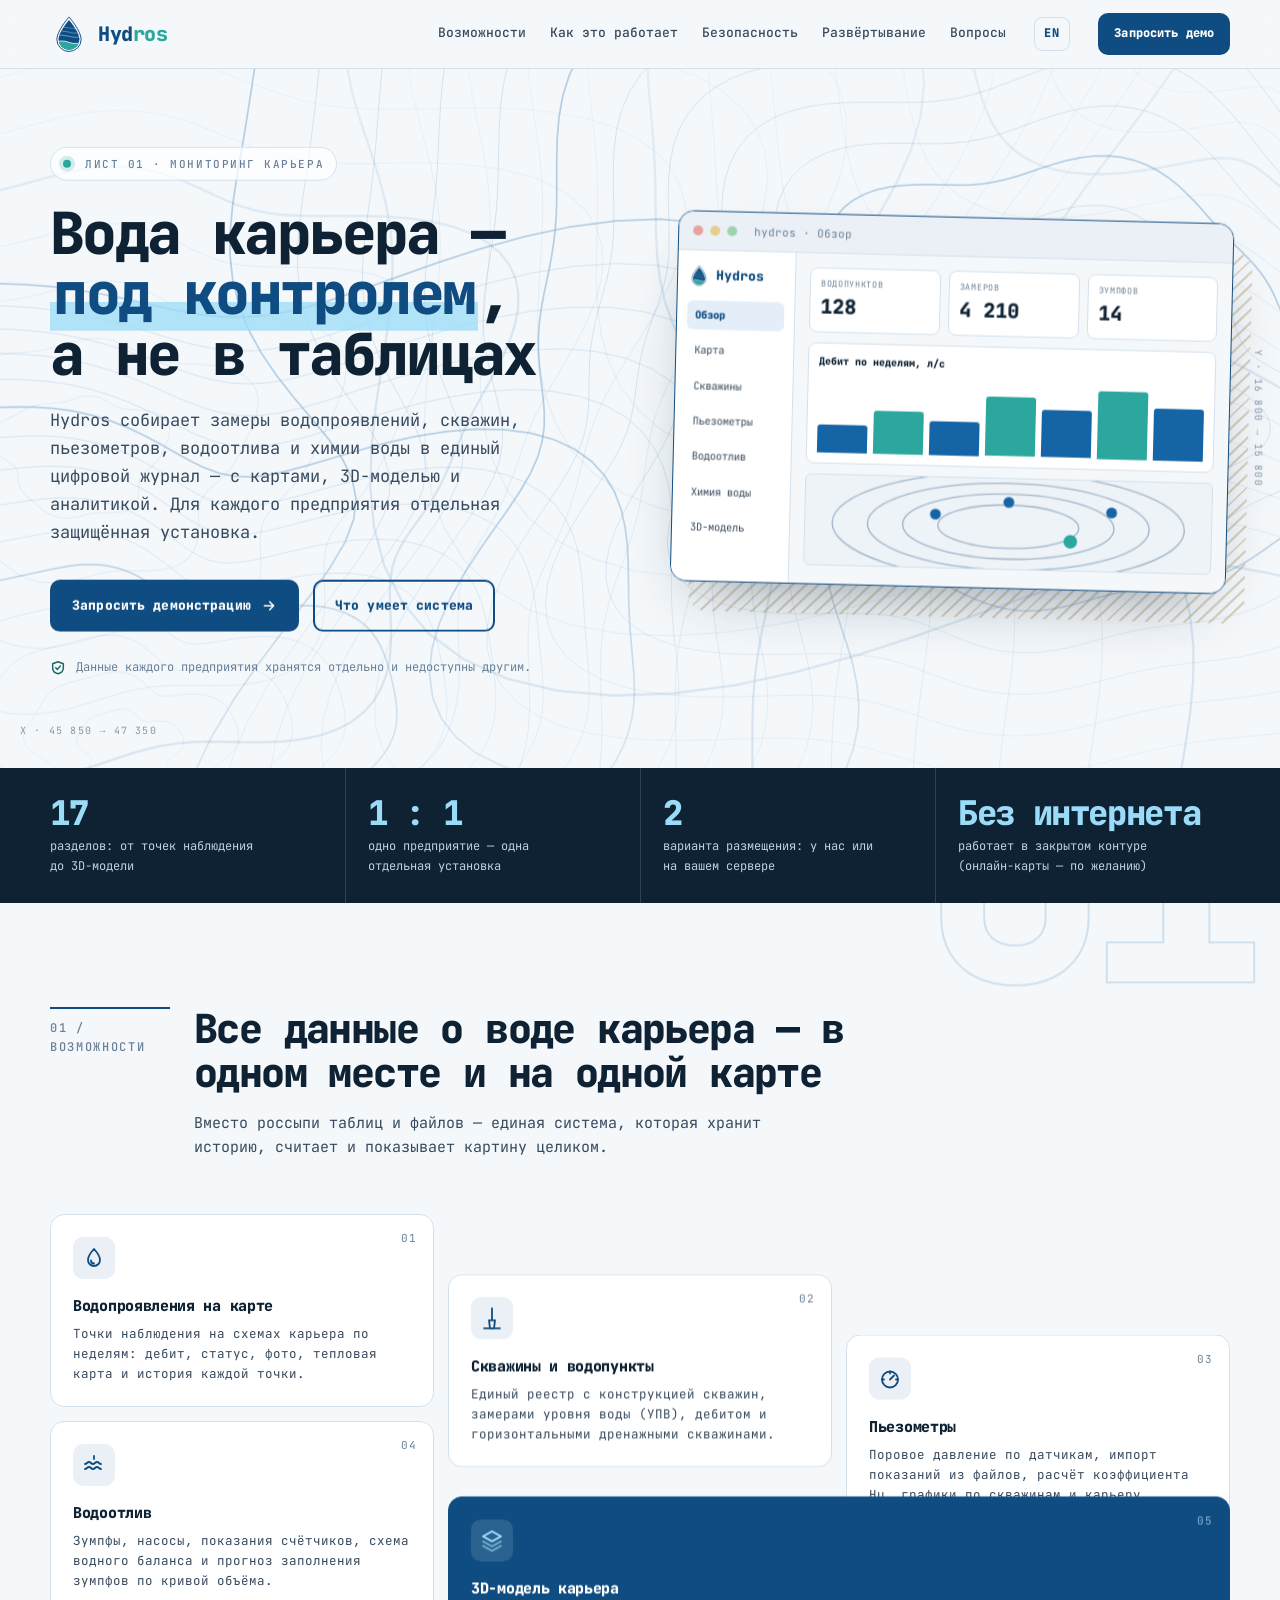
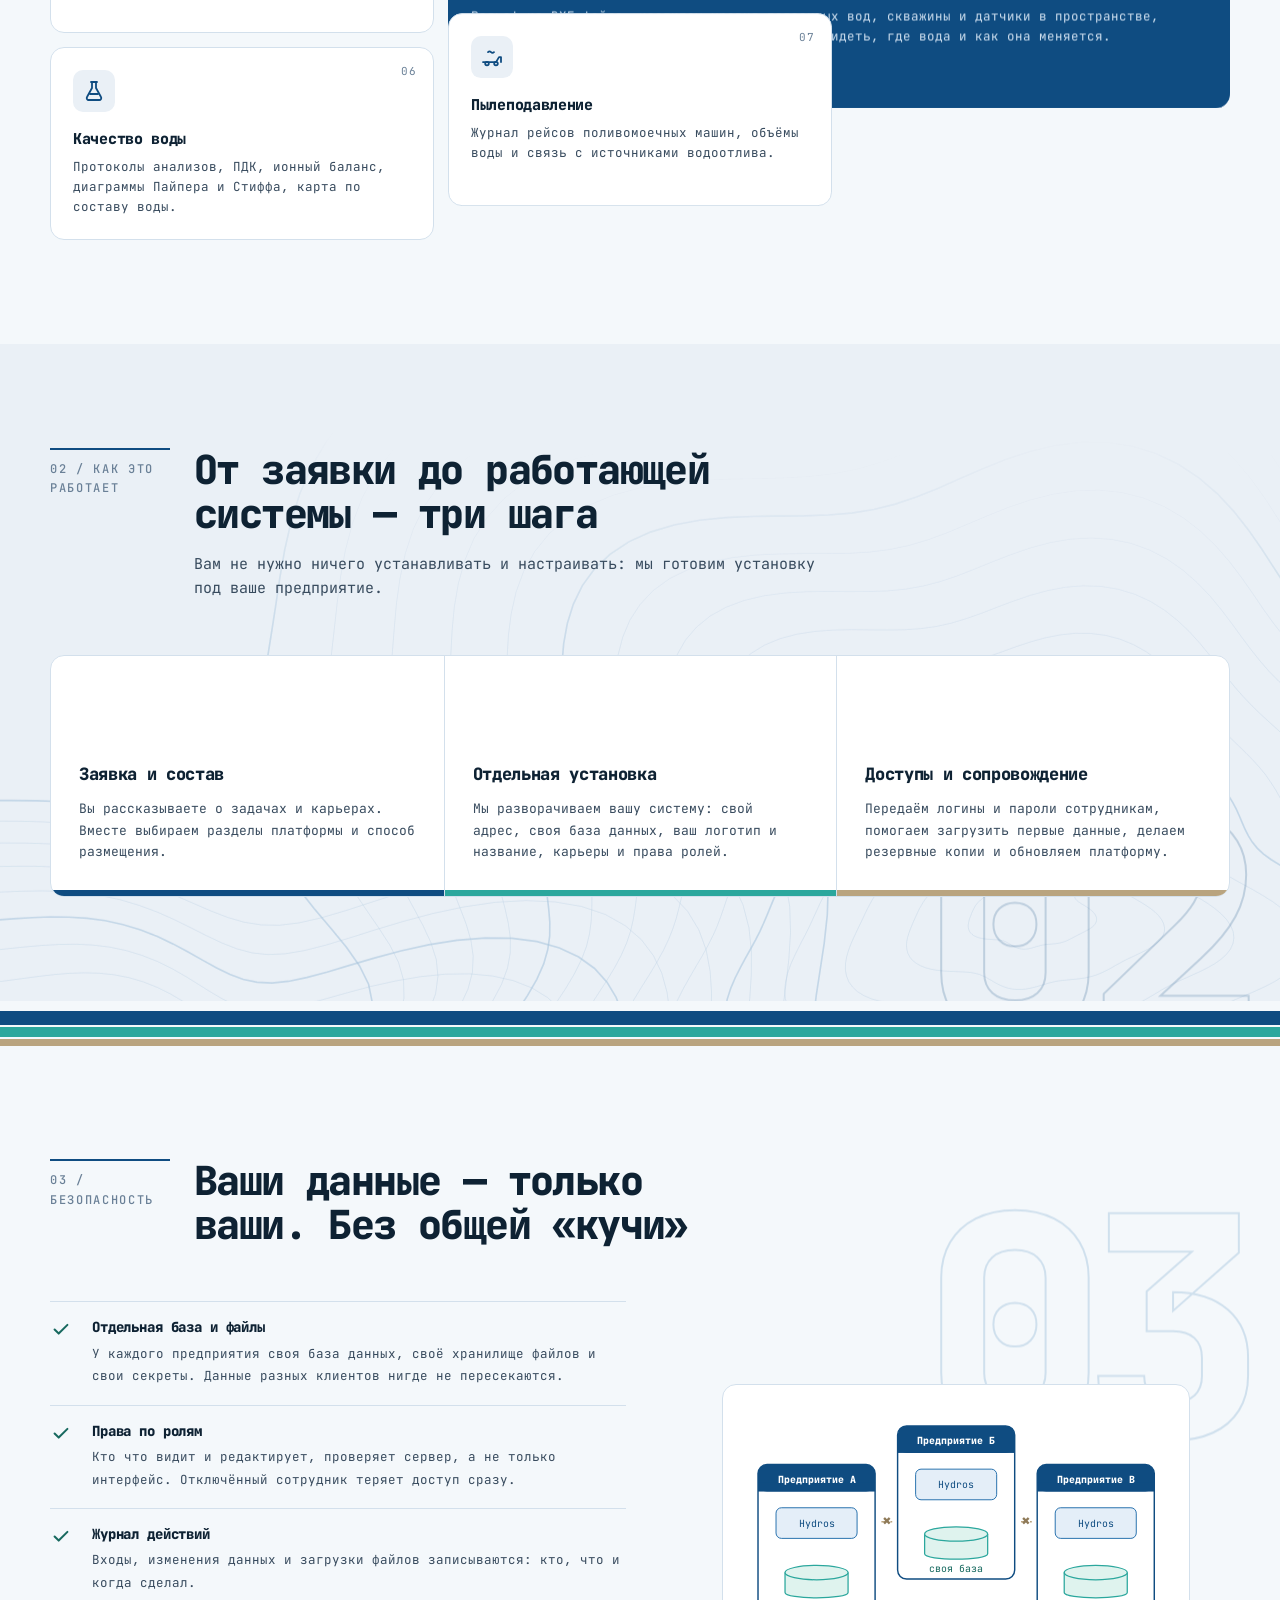
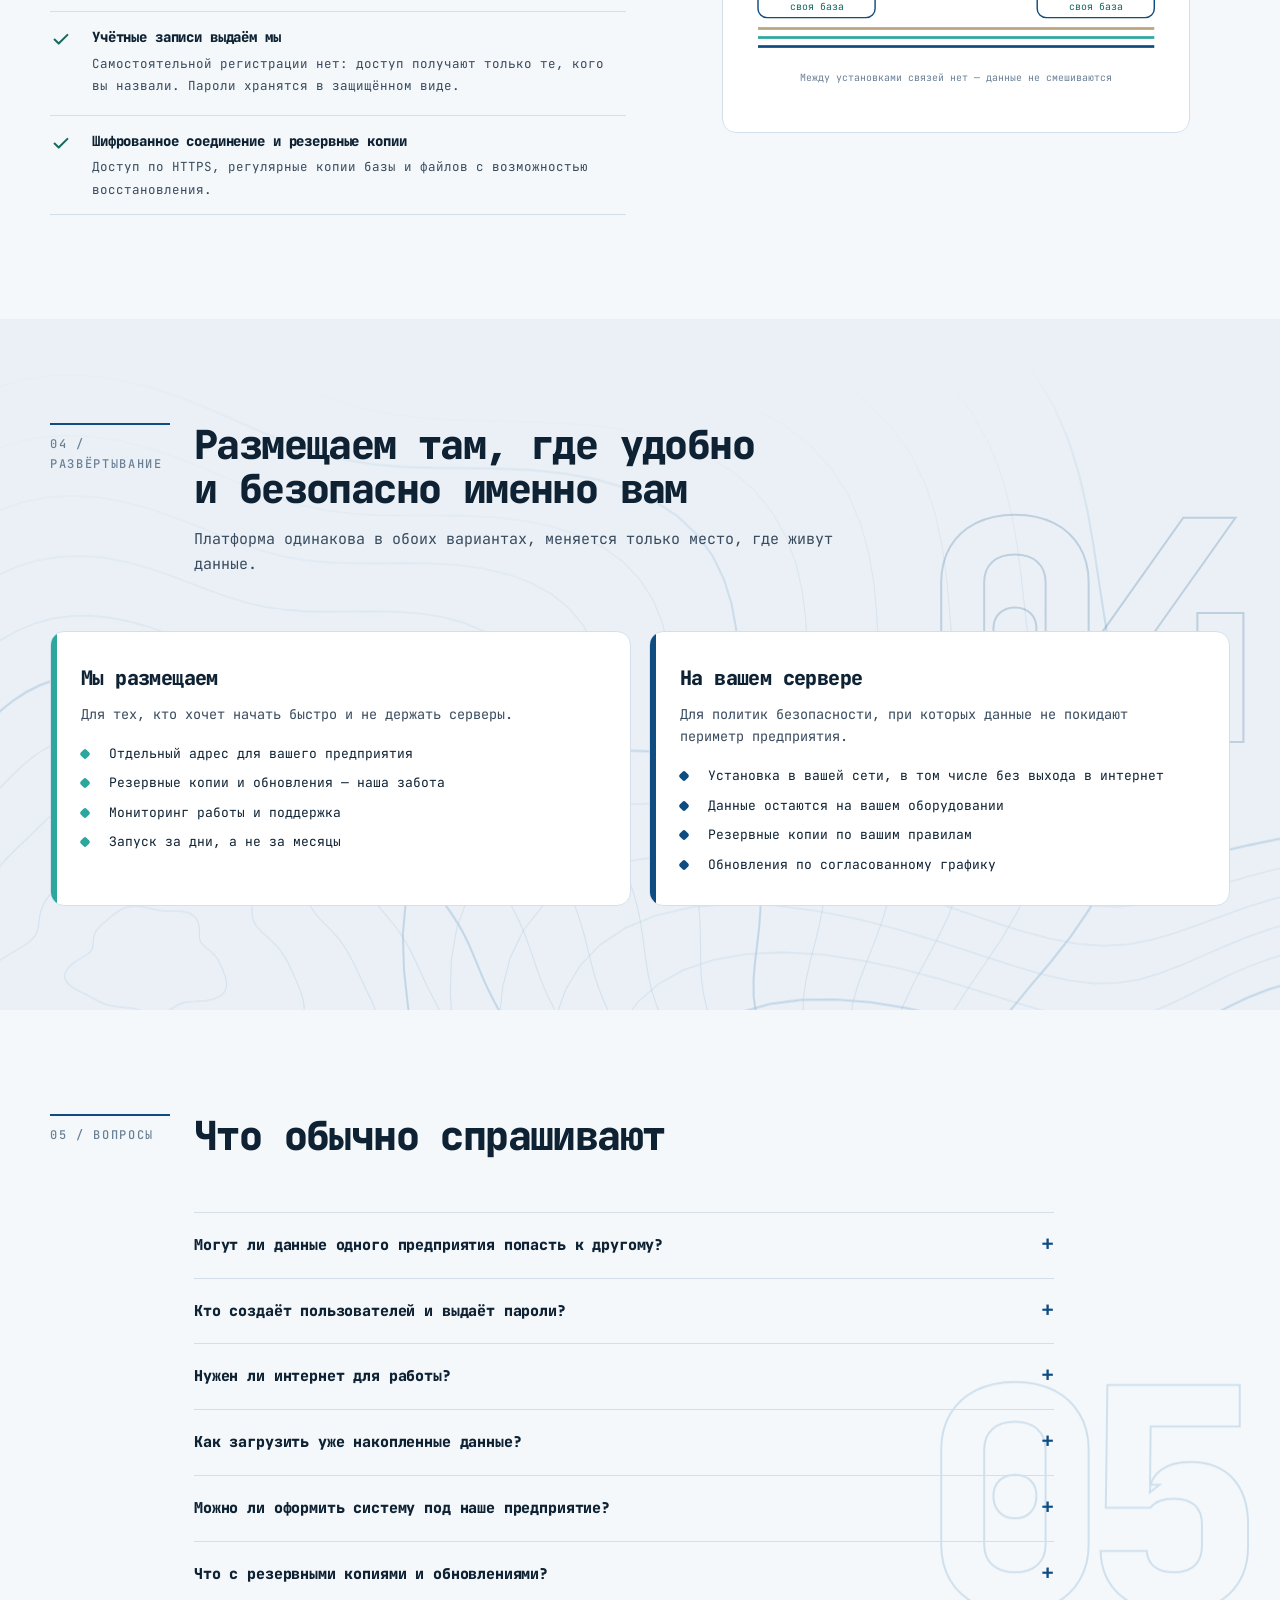
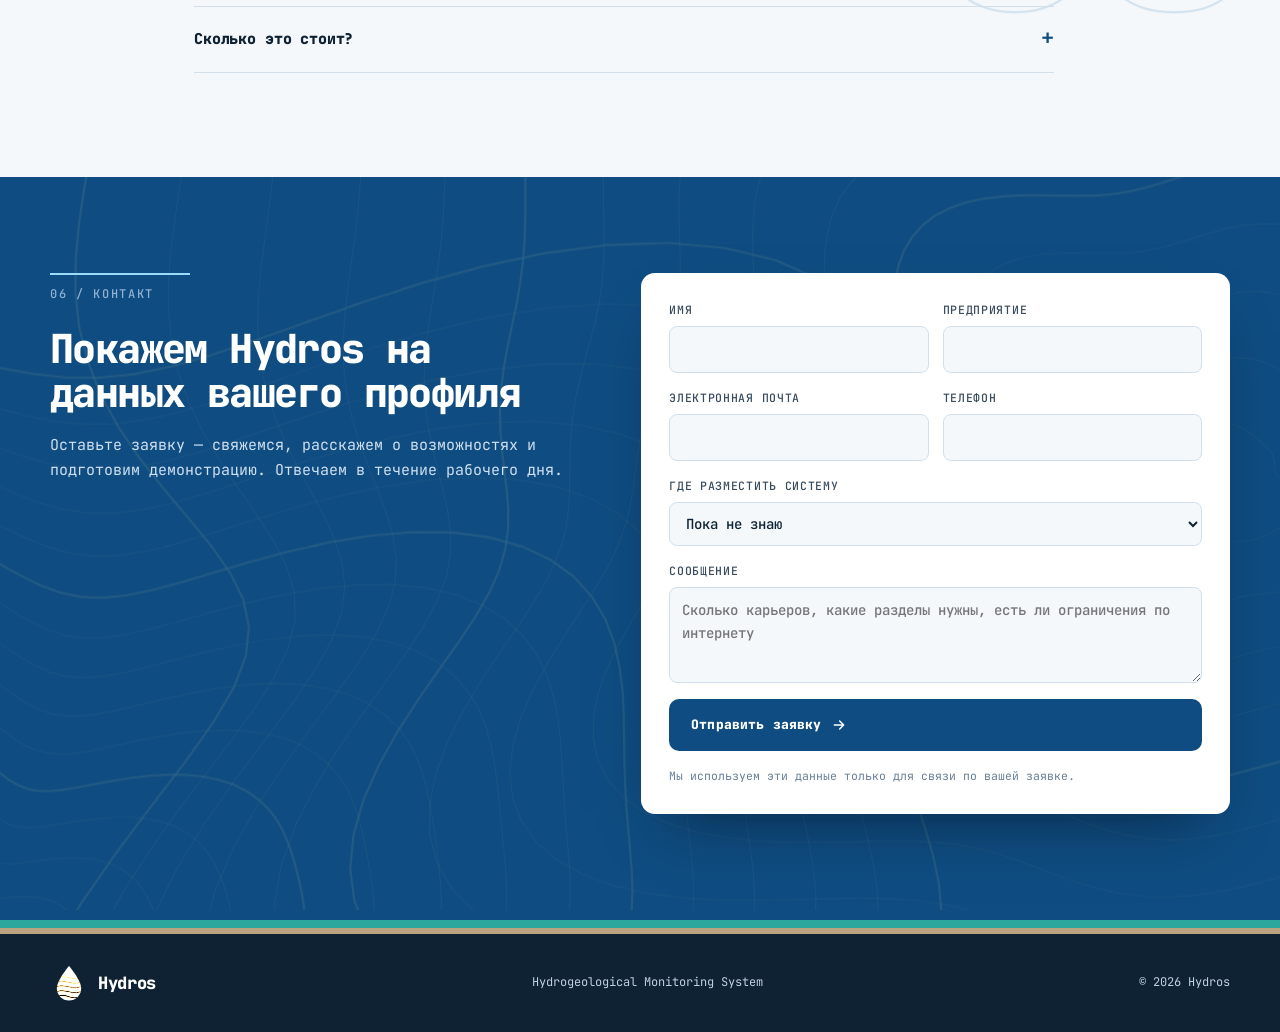
==== index.html @ 4183e9c8 "Hydros site preview Co-Authored-By: Claude Sonnet 5.5 <noreply@anthropic.com>" ====
<!doctype html>
<html lang="ru">
<head>
<meta charset="UTF-8">
<meta name="robots" content="noindex, nofollow">
<meta name="viewport" content="width=device-width, initial-scale=1">
<title>Hydros — гидрогеологический мониторинг карьеров</title>
<meta name="description" content="Hydros — платформа гидрогеологического мониторинга карьеров: водопроявления, скважины, пьезометры, водоотлив, химия воды, 3D-модель. Для каждого предприятия — отдельная защищённая установка.">
<meta property="og:title" content="Hydros — гидрогеологический мониторинг карьеров">
<meta property="og:description" content="Замеры, скважины, пьезометры, водоотлив и химия воды в одной системе. Отдельная установка для каждого предприятия.">
<meta property="og:type" content="website">
<meta name="theme-color" content="#F4F8FB">
<link rel="icon" type="image/svg+xml" href="assets/emblem.svg">
<link rel="alternate" hreflang="ru" href="./">
<link rel="alternate" hreflang="en" href="en/">
<script>document.documentElement.classList.add('js')</script>
<link rel="stylesheet" href="styles.css">
</head>
<body>
<a class="skip" href="#main">Перейти к содержимому</a>

<header class="top">
  <div class="wrap">
    <a class="brand" href="#top" aria-label="Hydros — на главную"><img src="assets/emblem.svg" alt=""><span><b>Hyd</b><i>ros</i></span></a>
    <nav class="nav" aria-label="Разделы сайта">
      <a href="#features">Возможности</a>
      <a href="#how">Как это работает</a>
      <a href="#security">Безопасность</a>
      <a href="#deploy">Развёртывание</a>
      <a href="#faq">Вопросы</a>
    </nav>
    <a class="lang" href="en/" hreflang="en" lang="en" title="English version" aria-label="English version">EN</a>
    <a class="btn small" href="#contact">Запросить демо</a>
  </div>
</header>

<main id="main">
<!-- ── Герой ── -->
<section class="hero" id="top">
  <div class="hero-bg far" data-speed="0.4" data-max="0.26" aria-hidden="true"></div>
  <div class="hero-bg near" data-speed="-0.24" data-max="0.26" aria-hidden="true"></div>
  <div class="ruler v" aria-hidden="true">Y · 16 800 → 15 800</div>
  <div class="ruler h" aria-hidden="true">X · 45 850 → 47 350</div>
  <div class="wrap">
    <div class="hero-copy" data-speed="0.13">
      <span class="sheet-label rise">Лист 01 · Мониторинг карьера</span>
      <h1 class="rise d1">Вода карьера — <em>под контролем</em>, а не в таблицах</h1>
      <p class="lead rise d2">Hydros собирает замеры водопроявлений, скважин, пьезометров, водоотлива и химии воды в единый цифровой журнал — с картами, 3D-моделью и аналитикой. Для каждого предприятия отдельная защищённая установка.</p>
      <div class="cta rise d3">
        <a class="btn" href="#contact">Запросить демонстрацию
          <svg viewBox="0 0 24 24" fill="none" stroke="currentColor" stroke-width="2.2" stroke-linecap="round" stroke-linejoin="round"><path d="M5 12h14M13 6l6 6-6 6"/></svg></a>
        <a class="btn ghost" href="#features">Что умеет система</a>
      </div>
      <p class="hero-note rise d4">
        <svg viewBox="0 0 24 24" fill="none" stroke="currentColor" stroke-width="2.2" stroke-linecap="round" stroke-linejoin="round"><path d="M12 3l8 3v6c0 5-3.5 8-8 9-4.5-1-8-4-8-9V6z"/><path d="M8.5 12l2.5 2.5 4.5-5"/></svg>
        Данные каждого предприятия хранятся отдельно и недоступны другим.
      </p>
    </div>

    <div class="product rise d2" aria-hidden="true">
      <div class="hatch" data-speed="0.13" data-speed-x="0.04"></div>
      <div class="win" data-speed="-0.1">
        <div class="win-bar"><i></i><i></i><i></i><span>hydros · Обзор</span></div>
        <div class="win-body">
          <div class="win-side">
            <div class="logo"><img src="assets/emblem.svg" alt="">Hydros</div>
            <div class="it on">Обзор</div><div class="it">Карта</div><div class="it">Скважины</div><div class="it">Пьезометры</div><div class="it">Водоотлив</div><div class="it">Химия воды</div><div class="it">3D-модель</div>
          </div>
          <div class="win-main">
            <div class="kpis">
              <div class="kpi"><span>Водопунктов</span><b>128</b></div>
              <div class="kpi"><span>Замеров</span><b>4 210</b></div>
              <div class="kpi"><span>Зумпфов</span><b>14</b></div>
            </div>
            <div class="panel"><h4>Дебит по неделям, л/с</h4>
              <div class="bars"><i></i><i></i><i></i><i></i><i></i><i></i><i></i></div></div>
            <div class="mini-map">
              <svg viewBox="0 0 300 92" preserveAspectRatio="xMidYMid slice">
                <g fill="none" stroke="#9FB4C7" stroke-width="1">
                  <ellipse cx="150" cy="48" rx="130" ry="40"/><ellipse cx="150" cy="48" rx="104" ry="32"/><ellipse cx="150" cy="48" rx="78" ry="24"/><ellipse cx="150" cy="48" rx="52" ry="16"/>
                </g>
                <circle cx="96" cy="40" r="4" fill="#1565A6"/><circle cx="196" cy="58" r="4" fill="#2BA79D"/><circle cx="150" cy="30" r="4" fill="#1565A6"/><circle cx="226" cy="36" r="4" fill="#1565A6"/>
                <circle class="pulse" cx="196" cy="58" r="5" fill="#2BA79D"/>
              </svg>
            </div>
          </div>
        </div>
      </div>
    </div>
  </div>
</section>

<div class="facts" aria-label="Коротко о платформе">
  <div class="wrap">
    <div class="fact"><b>17</b><span>разделов: от точек наблюдения до 3D-модели</span></div>
    <div class="fact"><b>1 : 1</b><span>одно предприятие — одна отдельная установка</span></div>
    <div class="fact"><b>2</b><span>варианта размещения: у нас или на вашем сервере</span></div>
    <div class="fact"><b>Без интернета</b><span>работает в закрытом контуре (онлайн-карты — по желанию)</span></div>
  </div>
</div>

<!-- ── 01 Возможности ── -->
<section class="sec" id="features">
  <div class="deco" data-speed="0.32" aria-hidden="true">01</div>
  <div class="wrap">
    <div class="sec-head reveal">
      <div class="sec-no">01 / Возможности</div>
      <h2>Все данные о воде карьера — в одном месте и на одной карте</h2>
      <p class="sec-sub">Вместо россыпи таблиц и файлов — единая система, которая хранит историю, считает и показывает картину целиком.</p>
    </div>
    <div class="grid">
      <article class="mod reveal">
        <span class="n">01</span><div class="ic"><svg viewBox="0 0 24 24" fill="none" stroke="currentColor" stroke-width="1.8" stroke-linecap="round" stroke-linejoin="round"><path d="M12 3s6 6.5 6 11a6 6 0 0 1-12 0c0-4.5 6-11 6-11z"/><path d="M9 14.5a3 3 0 0 0 3 3"/></svg></div>
        <h3>Водопроявления на карте</h3>
        <p>Точки наблюдения на схемах карьера по неделям: дебит, статус, фото, тепловая карта и история каждой точки.</p>
      </article>
      <article class="mod reveal" data-speed="-0.07">
        <span class="n">02</span><div class="ic"><svg viewBox="0 0 24 24" fill="none" stroke="currentColor" stroke-width="1.8" stroke-linecap="round" stroke-linejoin="round"><path d="M12 2v12M9 14h6l-1 8h-4z"/><path d="M4 22h16"/></svg></div>
        <h3>Скважины и водопункты</h3>
        <p>Единый реестр с конструкцией скважин, замерами уровня воды (УПВ), дебитом и горизонтальными дренажными скважинами.</p>
      </article>
      <article class="mod reveal" data-speed="-0.14">
        <span class="n">03</span><div class="ic"><svg viewBox="0 0 24 24" fill="none" stroke="currentColor" stroke-width="1.8" stroke-linecap="round" stroke-linejoin="round"><circle cx="12" cy="13" r="8"/><path d="M12 13l4-4M12 5v2M4 13h2M18 13h2"/></svg></div>
        <h3>Пьезометры</h3>
        <p>Поровое давление по датчикам, импорт показаний из файлов, расчёт коэффициента Hu, графики по скважинам и карьеру.</p>
      </article>
      <article class="mod reveal">
        <span class="n">04</span><div class="ic"><svg viewBox="0 0 24 24" fill="none" stroke="currentColor" stroke-width="1.8" stroke-linecap="round" stroke-linejoin="round"><path d="M3 16c2 0 2-2 4-2s2 2 4 2 2-2 4-2 2 2 4 2M3 11c2 0 2-2 4-2s2 2 4 2 2-2 4-2 2 2 4 2"/><path d="M12 3v3"/></svg></div>
        <h3>Водоотлив</h3>
        <p>Зумпфы, насосы, показания счётчиков, схема водного баланса и прогноз заполнения зумпфов по кривой объёма.</p>
      </article>
      <article class="mod wide reveal" data-speed="-0.07">
        <span class="n">05</span><div class="ic"><svg viewBox="0 0 24 24" fill="none" stroke="currentColor" stroke-width="1.8" stroke-linecap="round" stroke-linejoin="round"><path d="M12 3l9 5-9 5-9-5z"/><path d="M3 13l9 5 9-5M3 17.5l9 5 9-5" opacity=".6"/></svg></div>
        <h3>3D-модель карьера</h3>
        <p>Рельеф из DXF-файла, изогипсы уровня подземных вод, скважины и датчики в пространстве, вертикальные разрезы по любой линии — чтобы видеть, где вода и как она меняется.</p>
        <div class="tags"><span>Рельеф</span><span>Изогипсы УПВ</span><span>Разрезы</span><span>Скважины и датчики</span></div>
      </article>
      <article class="mod reveal">
        <span class="n">06</span><div class="ic"><svg viewBox="0 0 24 24" fill="none" stroke="currentColor" stroke-width="1.8" stroke-linecap="round" stroke-linejoin="round"><path d="M9 3h6M10 3v6l-5 9a2 2 0 0 0 2 3h10a2 2 0 0 0 2-3l-5-9V3"/><path d="M8 15h8"/></svg></div>
        <h3>Качество воды</h3>
        <p>Протоколы анализов, ПДК, ионный баланс, диаграммы Пайпера и Стиффа, карта по составу воды.</p>
      </article>
      <article class="mod reveal" data-speed="-0.07">
        <span class="n">07</span><div class="ic"><svg viewBox="0 0 24 24" fill="none" stroke="currentColor" stroke-width="1.8" stroke-linecap="round" stroke-linejoin="round"><path d="M3 17h13l3-5h2v5"/><circle cx="7" cy="18.5" r="1.8"/><circle cx="16" cy="18.5" r="1.8"/><path d="M8 7c1-1 2-1 3 0s2 1 3 0"/></svg></div>
        <h3>Пылеподавление</h3>
        <p>Журнал рейсов поливомоечных машин, объёмы воды и связь с источниками водоотлива.</p>
      </article>
      <article class="mod reveal" data-speed="-0.14">
        <span class="n">08</span><div class="ic"><svg viewBox="0 0 24 24" fill="none" stroke="currentColor" stroke-width="1.8" stroke-linecap="round" stroke-linejoin="round"><path d="M4 20V4M4 20h16"/><path d="M8 15l3-4 3 2 4-6"/></svg></div>
        <h3>Аналитика и отчёты</h3>
        <p>Тренды, сравнение периодов, выгрузка в Excel и CSV, шаблоны для массовой загрузки замеров.</p>
      </article>
    </div>
  </div>
</section>

<!-- ── 02 Как это работает ── -->
<section class="sec alt" id="how">
  <div class="deco" data-speed="0.4" aria-hidden="true">02</div>
  <div class="bgc" data-speed="0.34" data-max="0.26" aria-hidden="true"></div>
  <div class="wrap">
    <div class="sec-head reveal">
      <div class="sec-no">02 / Как это работает</div>
      <h2>От заявки до работающей системы — три шага</h2>
      <p class="sec-sub">Вам не нужно ничего устанавливать и настраивать: мы готовим установку под ваше предприятие.</p>
    </div>
    <div class="steps reveal">
      <div class="step"><div class="big" data-speed="-0.12">01</div><h3>Заявка и состав</h3><p>Вы рассказываете о задачах и карьерах. Вместе выбираем разделы платформы и способ размещения.</p></div>
      <div class="step"><div class="big" data-speed="-0.2">02</div><h3>Отдельная установка</h3><p>Мы разворачиваем вашу систему: свой адрес, своя база данных, ваш логотип и название, карьеры и права ролей.</p></div>
      <div class="step"><div class="big" data-speed="-0.28">03</div><h3>Доступы и сопровождение</h3><p>Передаём логины и пароли сотрудникам, помогаем загрузить первые данные, делаем резервные копии и обновляем платформу.</p></div>
    </div>
  </div>
</section>

<div class="strata-div" aria-hidden="true">
  <i data-speed-x="0.34"></i><i data-speed-x="-0.22"></i><i data-speed-x="0.15"></i>
</div>

<!-- ── 03 Безопасность ── -->
<section class="sec" id="security">
  <div class="deco" data-speed="0.32" aria-hidden="true">03</div>
  <div class="wrap">
    <div class="sec-head reveal">
      <div class="sec-no">03 / Безопасность</div>
      <h2>Ваши данные — только ваши. Без общей «кучи»</h2>
    </div>
    <div class="sec-split">
      <ul class="checks reveal">
        <li><svg viewBox="0 0 24 24" fill="none" stroke="currentColor" stroke-width="2.2" stroke-linecap="round" stroke-linejoin="round"><path d="M5 12.5l4.5 4.5L19 7.5"/></svg><div><b>Отдельная база и файлы</b><span>У каждого предприятия своя база данных, своё хранилище файлов и свои секреты. Данные разных клиентов нигде не пересекаются.</span></div></li>
        <li><svg viewBox="0 0 24 24" fill="none" stroke="currentColor" stroke-width="2.2" stroke-linecap="round" stroke-linejoin="round"><path d="M5 12.5l4.5 4.5L19 7.5"/></svg><div><b>Права по ролям</b><span>Кто что видит и редактирует, проверяет сервер, а не только интерфейс. Отключённый сотрудник теряет доступ сразу.</span></div></li>
        <li><svg viewBox="0 0 24 24" fill="none" stroke="currentColor" stroke-width="2.2" stroke-linecap="round" stroke-linejoin="round"><path d="M5 12.5l4.5 4.5L19 7.5"/></svg><div><b>Журнал действий</b><span>Входы, изменения данных и загрузки файлов записываются: кто, что и когда сделал.</span></div></li>
        <li><svg viewBox="0 0 24 24" fill="none" stroke="currentColor" stroke-width="2.2" stroke-linecap="round" stroke-linejoin="round"><path d="M5 12.5l4.5 4.5L19 7.5"/></svg><div><b>Учётные записи выдаём мы</b><span>Самостоятельной регистрации нет: доступ получают только те, кого вы назвали. Пароли хранятся в защищённом виде.</span></div></li>
        <li><svg viewBox="0 0 24 24" fill="none" stroke="currentColor" stroke-width="2.2" stroke-linecap="round" stroke-linejoin="round"><path d="M5 12.5l4.5 4.5L19 7.5"/></svg><div><b>Шифрованное соединение и резервные копии</b><span>Доступ по HTTPS, регулярные копии базы и файлов с возможностью восстановления.</span></div></li>
      </ul>
      <figure class="iso reveal">
        <svg viewBox="0 -28 460 328" role="img" aria-label="Три предприятия, у каждого собственная установка и база данных, связей между ними нет">
          <g font-family="JetBrains Mono, monospace" font-size="11" text-anchor="middle">
            <g class="ent" data-speed="0.07" data-max="0.14" transform="translate(10 10)"><rect width="130" height="170" rx="10" fill="#fff" stroke="#0F4C81" stroke-width="1.6"/><rect y="0" width="130" height="30" rx="10" fill="#0F4C81"/><rect y="20" width="130" height="10" fill="#0F4C81"/><text x="65" y="20" fill="#fff" font-weight="800">Предприятие А</text>
              <rect x="20" y="48" width="90" height="34" rx="6" fill="#E4EEF8" stroke="#1565A6"/><text x="65" y="69" fill="#0F4C81">Hydros</text>
              <path d="M30 120v22c0 8 70 8 70 0v-22" fill="#DFF3EE" stroke="#2BA79D" stroke-width="1.4"/><ellipse cx="65" cy="120" rx="35" ry="8" fill="#DFF3EE" stroke="#2BA79D" stroke-width="1.4"/><text x="65" y="162" fill="#17695F">своя база</text></g>
            <g class="ent" data-speed="-0.05" data-max="0.14" transform="translate(165 10)"><rect width="130" height="170" rx="10" fill="#fff" stroke="#0F4C81" stroke-width="1.6"/><rect y="0" width="130" height="30" rx="10" fill="#0F4C81"/><rect y="20" width="130" height="10" fill="#0F4C81"/><text x="65" y="20" fill="#fff" font-weight="800">Предприятие Б</text>
              <rect x="20" y="48" width="90" height="34" rx="6" fill="#E4EEF8" stroke="#1565A6"/><text x="65" y="69" fill="#0F4C81">Hydros</text>
              <path d="M30 120v22c0 8 70 8 70 0v-22" fill="#DFF3EE" stroke="#2BA79D" stroke-width="1.4"/><ellipse cx="65" cy="120" rx="35" ry="8" fill="#DFF3EE" stroke="#2BA79D" stroke-width="1.4"/><text x="65" y="162" fill="#17695F">своя база</text></g>
            <g class="ent" data-speed="0.1" data-max="0.14" transform="translate(320 10)"><rect width="130" height="170" rx="10" fill="#fff" stroke="#0F4C81" stroke-width="1.6"/><rect y="0" width="130" height="30" rx="10" fill="#0F4C81"/><rect y="20" width="130" height="10" fill="#0F4C81"/><text x="65" y="20" fill="#fff" font-weight="800">Предприятие В</text>
              <rect x="20" y="48" width="90" height="34" rx="6" fill="#E4EEF8" stroke="#1565A6"/><text x="65" y="69" fill="#0F4C81">Hydros</text>
              <path d="M30 120v22c0 8 70 8 70 0v-22" fill="#DFF3EE" stroke="#2BA79D" stroke-width="1.4"/><ellipse cx="65" cy="120" rx="35" ry="8" fill="#DFF3EE" stroke="#2BA79D" stroke-width="1.4"/><text x="65" y="162" fill="#17695F">своя база</text></g>
            <g stroke="#B9A47F" stroke-width="1.6" stroke-dasharray="5 5" fill="none"><path d="M147 95h12M302 95h12"/></g>
            <g fill="#8F7A58" font-size="18" font-weight="800"><text x="153" y="100">×</text><text x="308" y="100">×</text></g>
            <rect x="10" y="212" width="440" height="3" fill="#B9A47F"/><rect x="10" y="222" width="440" height="3" fill="#2BA79D"/><rect x="10" y="232" width="440" height="3" fill="#0F4C81"/>
            <text x="230" y="272" fill="#6A8097">Между установками связей нет — данные не смешиваются</text>
          </g>
        </svg>
      </figure>
    </div>
  </div>
</section>

<!-- ── 04 Развёртывание ── -->
<section class="sec alt" id="deploy">
  <div class="deco" data-speed="0.4" aria-hidden="true">04</div>
  <div class="bgc flip" data-speed="0.34" data-max="0.26" aria-hidden="true"></div>
  <div class="wrap">
    <div class="sec-head reveal">
      <div class="sec-no">04 / Развёртывание</div>
      <h2>Размещаем там, где удобно и безопасно именно вам</h2>
      <p class="sec-sub">Платформа одинакова в обоих вариантах, меняется только место, где живут данные.</p>
    </div>
    <div class="two">
      <div class="opt reveal">
        <h3>Мы размещаем</h3>
        <p>Для тех, кто хочет начать быстро и не держать серверы.</p>
        <ul>
          <li>Отдельный адрес для вашего предприятия</li>
          <li>Резервные копии и обновления — наша забота</li>
          <li>Мониторинг работы и поддержка</li>
          <li>Запуск за дни, а не за месяцы</li>
        </ul>
      </div>
      <div class="opt reveal">
        <h3>На вашем сервере</h3>
        <p>Для политик безопасности, при которых данные не покидают периметр предприятия.</p>
        <ul>
          <li>Установка в вашей сети, в том числе без выхода в интернет</li>
          <li>Данные остаются на вашем оборудовании</li>
          <li>Резервные копии по вашим правилам</li>
          <li>Обновления по согласованному графику</li>
        </ul>
      </div>
    </div>
  </div>
</section>

<!-- ── 05 Вопросы ── -->
<section class="sec" id="faq">
  <div class="deco" data-speed="0.32" aria-hidden="true">05</div>
  <div class="wrap">
    <div class="sec-head reveal">
      <div class="sec-no">05 / Вопросы</div>
      <h2>Что обычно спрашивают</h2>
    </div>
    <div class="faq reveal">
      <details><summary>Могут ли данные одного предприятия попасть к другому?</summary><p>Нет. У каждого предприятия отдельная установка со своей базой данных и своим хранилищем файлов. Общей базы нет, поэтому смешаться данным просто негде.</p></details>
      <details><summary>Кто создаёт пользователей и выдаёт пароли?</summary><p>Учётные записи создаём мы по списку сотрудников, который вы передаёте. Самостоятельной регистрации нет. Сотрудник может сменить свой пароль, а при увольнении доступ отключается сразу.</p></details>
      <details><summary>Нужен ли интернет для работы?</summary><p>Нет. Система работает в закрытой сети. Исключение — подложки карт (спутниковые снимки): их можно подключить онлайн или заменить вашим собственным сервером карт, либо работать на схемах карьера без подложки.</p></details>
      <details><summary>Как загрузить уже накопленные данные?</summary><p>Через шаблоны Excel: замеры уровня воды, показания датчиков, уровни в зумпфах, протоколы анализов. Первичную загрузку можем сделать вместе с вами.</p></details>
      <details><summary>Можно ли оформить систему под наше предприятие?</summary><p>Да: ваше название и логотип, список карьеров, система координат, набор разделов и права ролей настраиваются для вашей установки.</p></details>
      <details><summary>Что с резервными копиями и обновлениями?</summary><p>Копии базы и файлов делаются регулярно и проверяются на восстановление. Новые версии платформы обновляются без потери данных — структура базы обновляется автоматически.</p></details>
      <details><summary>Сколько это стоит?</summary><p>Стоимость зависит от состава разделов, числа пользователей и способа размещения. Оставьте заявку — подготовим расчёт под ваше предприятие.</p></details>
    </div>
  </div>
</section>

<!-- ── Контакт ── -->
<section class="contact" id="contact">
  <div class="contact-bg" data-speed="-0.24" data-max="0.3" aria-hidden="true"></div>
  <div class="wrap">
    <div class="reveal">
      <div class="sec-no" style="color:#8FB2D4;border-top-color:#9ADBF8;max-width:140px">06 / Контакт</div>
      <h2 style="margin-top:22px">Покажем Hydros на данных вашего профиля</h2>
      <p class="lead">Оставьте заявку — свяжемся, расскажем о возможностях и подготовим демонстрацию. Отвечаем в течение рабочего дня.</p>
    </div>
    <form id="lead" class="reveal" data-contact-email="hello@hydros.example" novalidate>
      <div class="row2">
        <label>Имя<input name="name" autocomplete="name" required></label>
        <label>Предприятие<input name="company" autocomplete="organization" required></label>
      </div>
      <div class="row2">
        <label>Электронная почта<input name="email" type="email" autocomplete="email" required></label>
        <label>Телефон<input name="phone" type="tel" autocomplete="tel"></label>
      </div>
      <label>Где разместить систему
        <select name="hosting"><option>Пока не знаю</option><option>В облаке Hydros</option><option>На сервере предприятия</option></select>
      </label>
      <label>Сообщение<textarea name="message" placeholder="Сколько карьеров, какие разделы нужны, есть ли ограничения по интернету"></textarea></label>
      <div class="form-ok" id="lead-ok" role="status">Открылось письмо с вашей заявкой — отправьте его. Если письмо не открылось, напишите нам на <span id="lead-mail"></span>.</div>
      <button class="btn" type="submit">Отправить заявку
        <svg viewBox="0 0 24 24" fill="none" stroke="currentColor" stroke-width="2.2" stroke-linecap="round" stroke-linejoin="round"><path d="M5 12h14M13 6l6 6-6 6"/></svg></button>
      <p class="form-note">Мы используем эти данные только для связи по вашей заявке. <a class="legal-link" href="privacy.html" hidden>Политика обработки данных</a></p>
    </form>
  </div>
</section>
</main>

<div class="strata" aria-hidden="true"><i data-speed-x="0.22"></i><i data-speed-x="-0.18"></i><i data-speed-x="0.1"></i></div>
<footer>
  <div class="wrap">
    <a class="brand" href="#top"><img src="assets/emblem-mono.svg" alt="" style="filter:invert(1) brightness(2)"><span><b>Hydros</b></span></a>
    <span>Hydrogeological Monitoring System</span>
    <span><a class="legal-link" href="privacy.html" hidden>Политика обработки данных</a> <span id="year-wrap">© <span id="year">2026</span> Hydros</span></span>
  </div>
</footer>

<script src="script.js"></script>
</body>
</html>
---- styles.css ----
/* ── Hydros · главный сайт ──────────────────────────────────────────────
   Концепция: «лист геологической карты» — светлая бумага, изолинии рельефа,
   координатные засечки, пласты породы вместо разделителей, моноширинный шрифт. */

@font-face { font-family: 'JetBrains Mono'; font-weight: 400; font-display: swap; src: url('assets/fonts/jetbrains-mono-cyrillic-400-normal.woff2') format('woff2'); unicode-range: U+0301, U+0400-045F, U+0490-0491, U+04B0-04B1, U+2116; }
@font-face { font-family: 'JetBrains Mono'; font-weight: 500; font-display: swap; src: url('assets/fonts/jetbrains-mono-cyrillic-500-normal.woff2') format('woff2'); unicode-range: U+0301, U+0400-045F, U+0490-0491, U+04B0-04B1, U+2116; }
@font-face { font-family: 'JetBrains Mono'; font-weight: 800; font-display: swap; src: url('assets/fonts/jetbrains-mono-cyrillic-800-normal.woff2') format('woff2'); unicode-range: U+0301, U+0400-045F, U+0490-0491, U+04B0-04B1, U+2116; }
@font-face { font-family: 'JetBrains Mono'; font-weight: 400; font-display: swap; src: url('assets/fonts/jetbrains-mono-latin-400-normal.woff2') format('woff2'); unicode-range: U+0000-00FF, U+0131, U+0152-0153, U+02BB-02BC, U+02C6, U+02DA, U+02DC, U+2000-206F, U+2074, U+20AC, U+2122, U+2191, U+2193, U+2212, U+2215, U+FEFF, U+FFFD; }
@font-face { font-family: 'JetBrains Mono'; font-weight: 500; font-display: swap; src: url('assets/fonts/jetbrains-mono-latin-500-normal.woff2') format('woff2'); unicode-range: U+0000-00FF, U+0131, U+0152-0153, U+02BB-02BC, U+02C6, U+02DA, U+02DC, U+2000-206F, U+2074, U+20AC, U+2122, U+2191, U+2193, U+2212, U+2215, U+FEFF, U+FFFD; }
@font-face { font-family: 'JetBrains Mono'; font-weight: 800; font-display: swap; src: url('assets/fonts/jetbrains-mono-latin-800-normal.woff2') format('woff2'); unicode-range: U+0000-00FF, U+0131, U+0152-0153, U+02BB-02BC, U+02C6, U+02DA, U+02DC, U+2000-206F, U+2074, U+20AC, U+2122, U+2191, U+2193, U+2212, U+2215, U+FEFF, U+FFFD; }

:root {
  --ink: #0E2233;
  --ink-2: #384B5E;
  --ink-3: #6A8097;
  --navy: #0F4C81;
  --blue: #1565A6;
  --sky: #9ADBF8;
  --teal: #2BA79D;
  --teal-ink: #17695F;
  --sand: #B9A47F;
  --sand-deep: #8F7A58;
  --paper: #F4F8FB;
  --paper-2: #EAF0F6;
  --card: #FFFFFF;
  --line: #D3E0EC;
  --font: 'JetBrains Mono', ui-monospace, 'Cascadia Mono', Consolas, monospace;
  --maxw: 1180px;
  --radius: 14px;
}

* { box-sizing: border-box; }
html { scroll-behavior: smooth; scroll-padding-top: 84px; }
body {
  margin: 0; font-family: var(--font); font-size: 15px; line-height: 1.65; color: var(--ink); background: var(--paper);
  -webkit-font-smoothing: antialiased; text-rendering: optimizeLegibility;
}
img, svg { display: block; max-width: 100%; }
a { color: inherit; }
h1, h2, h3, p { margin: 0; }
::selection { background: var(--sky); color: var(--ink); }
:focus-visible { outline: 3px solid var(--teal); outline-offset: 3px; border-radius: 4px; }

.skip { position: absolute; left: -999px; top: 8px; background: var(--navy); color: #fff; padding: 10px 14px; border-radius: 8px; z-index: 100; }
.skip:focus { left: 8px; }
.wrap { width: min(var(--maxw), calc(100% - 40px)); margin-inline: auto; }

/* ── Шапка ── */
.top {
  position: sticky; top: 0; z-index: 50; background: rgba(244, 248, 251, 0.86); backdrop-filter: blur(10px);
  border-bottom: 1px solid var(--line);
}
.top .wrap { display: flex; align-items: center; gap: 28px; height: 68px; }
.brand { display: flex; align-items: center; gap: 10px; text-decoration: none; font-weight: 800; font-size: 20px; letter-spacing: -0.02em; }
.brand img { height: 38px; width: auto; }
.brand b { color: var(--navy); }
.brand i { font-style: normal; color: var(--teal); }
.nav { display: flex; gap: 24px; margin-left: auto; font-size: 13px; font-weight: 500; }
.nav a { text-decoration: none; color: var(--ink-2); padding: 6px 0; border-bottom: 2px solid transparent; }
.nav a:hover { color: var(--navy); border-bottom-color: var(--teal); }
.btn {
  display: inline-flex; align-items: center; gap: 10px; font: inherit; font-weight: 800; font-size: 13px; letter-spacing: 0.01em;
  padding: 13px 20px; border-radius: 10px; border: 2px solid var(--navy); background: var(--navy); color: #fff; text-decoration: none; cursor: pointer;
  transition: transform .15s ease, box-shadow .15s ease, background .15s ease;
}
.btn:hover { background: var(--blue); border-color: var(--blue); transform: translateY(-2px); box-shadow: 0 8px 0 -2px rgba(15, 76, 129, .18); }
.btn.ghost { background: transparent; color: var(--navy); }
.btn.ghost:hover { background: var(--paper-2); color: var(--navy); border-color: var(--navy); }
.btn.small { padding: 9px 14px; font-size: 12px; }
.btn svg { width: 16px; height: 16px; }

/* ── Герой ── */
.hero { position: relative; overflow: hidden; padding: 72px 0 96px; }
.hero-bg { position: absolute; left: 0; right: 0; top: -28%; bottom: -28%; background: url('assets/contours.svg') center / cover no-repeat; pointer-events: none; will-change: translate;
  mask-image: linear-gradient(180deg, #000 55%, transparent 100%); }
.hero-bg.far { opacity: .5; }
.hero-bg.near { opacity: .22; transform: scale(1.35) rotate(180deg); }
.hero .wrap { position: relative; display: grid; grid-template-columns: 1.02fr 1fr; gap: 56px; align-items: center; }
.sheet-label {
  display: inline-flex; gap: 14px; align-items: center; font-size: 11px; font-weight: 500; letter-spacing: .14em; text-transform: uppercase;
  color: var(--ink-3); border: 1px solid var(--line); background: rgba(255,255,255,.7); padding: 7px 12px; border-radius: 999px;
}
.sheet-label::before { content: ''; width: 8px; height: 8px; border-radius: 50%; background: var(--teal); box-shadow: 0 0 0 4px rgba(43,167,157,.2); }
h1 { font-size: clamp(34px, 4.6vw, 58px); line-height: 1.04; letter-spacing: -0.045em; font-weight: 800; margin: 22px 0 22px; color: var(--ink); text-wrap: balance; }
h1 em { font-style: normal; color: var(--navy); background: linear-gradient(transparent 62%, rgba(154,219,248,.75) 62%); padding: 0 .06em; }
.lead { font-size: 17px; color: var(--ink-2); max-width: 520px; }
.cta { display: flex; flex-wrap: wrap; gap: 14px; margin-top: 34px; }
.hero-note { margin-top: 26px; font-size: 12px; color: var(--ink-3); display: flex; gap: 10px; align-items: center; }
.hero-note svg { width: 16px; height: 16px; color: var(--teal-ink); flex: none; }

/* окно продукта */
.product { position: relative; transform: rotate(1.4deg); }
.hatch { position: absolute; inset: 22px -18px -22px 18px; border-radius: 18px; background: repeating-linear-gradient(135deg, var(--sand) 0 2px, transparent 2px 9px); opacity: .5; z-index: 0; will-change: translate; }
.win, .hero-copy, .ent, .strata i, .strata-div i { will-change: translate; }
.win { position: relative; z-index: 1; background: var(--card); border: 1.5px solid var(--navy); border-radius: 16px; overflow: hidden; box-shadow: 0 30px 60px -28px rgba(14,34,51,.45); }
.win-bar { display: flex; align-items: center; gap: 7px; padding: 10px 14px; background: var(--paper-2); border-bottom: 1px solid var(--line); }
.win-bar i { width: 10px; height: 10px; border-radius: 50%; background: var(--line); }
.win-bar i:nth-child(1) { background: #E7A39B; } .win-bar i:nth-child(2) { background: #E8CD8F; } .win-bar i:nth-child(3) { background: #9FD3AE; }
.win-bar span { margin-left: 10px; font-size: 11px; color: var(--ink-3); }
.win-body { display: grid; grid-template-columns: 118px 1fr; min-height: 330px; }
.win-side { background: #fff; border-right: 1px solid var(--line); padding: 14px 10px; display: flex; flex-direction: column; gap: 6px; font-size: 10.5px; color: var(--ink-2); }
.win-side .logo { display: flex; align-items: center; gap: 6px; font-weight: 800; font-size: 13px; margin-bottom: 8px; color: var(--navy); }
.win-side .logo img { height: 22px; }
.win-side div.it { padding: 6px 8px; border-radius: 6px; }
.win-side div.on { background: #E4EEF8; color: var(--navy); font-weight: 800; }
.win-main { padding: 14px; background: var(--paper); display: flex; flex-direction: column; gap: 10px; }
.kpis { display: grid; grid-template-columns: repeat(3, 1fr); gap: 8px; }
.kpi { background: #fff; border: 1px solid var(--line); border-radius: 8px; padding: 8px 10px; }
.kpi span { display: block; font-size: 8.5px; text-transform: uppercase; letter-spacing: .08em; color: var(--ink-3); }
.kpi b { font-size: 20px; font-weight: 800; }
.panel { background: #fff; border: 1px solid var(--line); border-radius: 8px; padding: 10px; }
.panel h4 { margin: 0 0 8px; font-size: 10px; font-weight: 800; }
.bars { display: flex; align-items: flex-end; gap: 6px; height: 74px; }
.bars i { flex: 1; background: var(--blue); border-radius: 3px 3px 0 0; transform-origin: bottom; animation: grow 1.1s cubic-bezier(.2,.8,.2,1) both; }
.bars i:nth-child(even) { background: var(--teal); }
.bars i:nth-child(1) { height: 38%; animation-delay: .5s; } .bars i:nth-child(2) { height: 58%; animation-delay: .6s; } .bars i:nth-child(3) { height: 46%; animation-delay: .7s; }
.bars i:nth-child(4) { height: 80%; animation-delay: .8s; } .bars i:nth-child(5) { height: 64%; animation-delay: .9s; } .bars i:nth-child(6) { height: 92%; animation-delay: 1s; } .bars i:nth-child(7) { height: 70%; animation-delay: 1.1s; }
@keyframes grow { from { transform: scaleY(0); } }
.mini-map { height: 92px; border-radius: 6px; background: #EEF3F8; position: relative; overflow: hidden; border: 1px solid var(--line); }
.mini-map svg { position: absolute; inset: 0; width: 100%; height: 100%; }
.pulse { animation: pulse 2.6s ease-out infinite; transform-box: fill-box; transform-origin: center; }
@keyframes pulse { 0% { transform: scale(.6); opacity: .9; } 100% { transform: scale(2.6); opacity: 0; } }

.ruler { position: absolute; font-size: 10px; letter-spacing: .12em; color: var(--ink-3); opacity: .8; pointer-events: none; }
.ruler.v { right: 14px; top: 50%; transform: rotate(90deg) translateX(50%); transform-origin: right top; }
.ruler.h { left: 20px; bottom: 28px; }

/* ── Цифры ── */
.facts { background: var(--ink); color: #fff; }
.facts .wrap { display: grid; grid-template-columns: repeat(4, 1fr); }
.fact { padding: 26px 22px; border-left: 1px solid rgba(255,255,255,.14); }
.fact:first-child { border-left: 0; padding-left: 0; }
.fact b { display: block; font-size: 34px; font-weight: 800; letter-spacing: -0.04em; color: var(--sky); line-height: 1.1; }
.fact span { font-size: 12px; color: #BFD0E0; display: block; margin-top: 6px; max-width: 220px; }

/* ── Секции ── */
section { position: relative; }
.sec { padding: 104px 0; }
.sec.alt { background: var(--paper-2); }
.sec-head { display: grid; grid-template-columns: 120px 1fr; gap: 24px; margin-bottom: 54px; align-items: start; }
.sec-no { font-size: 12px; font-weight: 500; letter-spacing: .14em; color: var(--ink-3); border-top: 2px solid var(--navy); padding-top: 10px; text-transform: uppercase; }
h2 { font-size: clamp(26px, 3.2vw, 40px); line-height: 1.1; letter-spacing: -0.04em; font-weight: 800; text-wrap: balance; max-width: 760px; }
.sec-sub { grid-column: 2; color: var(--ink-2); max-width: 640px; margin-top: -8px; }

/* модули */
.grid { display: grid; grid-template-columns: repeat(3, 1fr); gap: 14px; }
.mod { background: var(--card); border: 1px solid var(--line); border-radius: var(--radius); padding: 22px; position: relative; overflow: hidden; transition: transform .2s ease, border-color .2s ease, box-shadow .2s ease; }
.mod:hover { transform: translateY(-4px); border-color: var(--navy); box-shadow: 0 18px 30px -22px rgba(15,76,129,.5); }
.mod .ic { width: 42px; height: 42px; border-radius: 10px; background: var(--paper-2); display: grid; place-items: center; color: var(--navy); margin-bottom: 18px; }
.mod .ic svg { width: 24px; height: 24px; }
.mod h3 { font-size: 15px; font-weight: 800; letter-spacing: -0.02em; margin-bottom: 8px; line-height: 1.25; }
.mod p { font-size: 12.5px; color: var(--ink-2); line-height: 1.6; }
.mod .n { position: absolute; right: 16px; top: 14px; font-size: 11px; color: var(--ink-3); letter-spacing: .1em; }
.mod.wide { grid-column: span 2; background: var(--navy); border-color: var(--navy); color: #fff; }
.mod.wide .ic { background: rgba(255,255,255,.12); color: var(--sky); }
.mod.wide p { color: #CFE0F0; }
.mod.wide .n { color: #8FB2D4; }
.tags { display: flex; flex-wrap: wrap; gap: 6px; margin-top: 14px; }
.tags span { font-size: 10.5px; padding: 3px 8px; border-radius: 999px; border: 1px solid rgba(255,255,255,.25); color: #CFE0F0; }

/* как это работает */
.steps { display: grid; grid-template-columns: repeat(3, 1fr); gap: 0; border: 1px solid var(--line); border-radius: var(--radius); overflow: hidden; background: var(--card); }
.step { padding: 30px 28px 34px; border-left: 1px solid var(--line); position: relative; }
.step:first-child { border-left: 0; }
.step .big { font-size: 56px; font-weight: 800; letter-spacing: -0.06em; line-height: 1; color: transparent; -webkit-text-stroke: 1.5px var(--navy); }
.step h3 { font-size: 17px; font-weight: 800; margin: 18px 0 10px; letter-spacing: -0.02em; }
.step p { font-size: 13px; color: var(--ink-2); }
.step::after { content: ''; position: absolute; left: 0; right: 0; bottom: 0; height: 6px; background: var(--c, var(--navy)); }
.step:nth-child(1) { --c: var(--navy); } .step:nth-child(2) { --c: var(--teal); } .step:nth-child(3) { --c: var(--sand); }

/* безопасность */
.sec-split { display: grid; grid-template-columns: 1.05fr 1fr; gap: 56px; align-items: center; }
.checks { list-style: none; padding: 0; margin: 0; display: grid; gap: 4px; }
.checks li { display: grid; grid-template-columns: 30px 1fr; gap: 12px; padding: 14px 0; border-top: 1px solid var(--line); font-size: 13.5px; }
.checks li:last-child { border-bottom: 1px solid var(--line); }
.checks b { display: block; font-size: 14px; margin-bottom: 2px; letter-spacing: -0.01em; }
.checks span { color: var(--ink-2); font-size: 12.5px; }
.checks svg { width: 22px; height: 22px; color: var(--teal-ink); margin-top: 2px; }
.iso { background: var(--card); border: 1px solid var(--line); border-radius: var(--radius); padding: 26px; }
.iso svg { width: 100%; height: auto; }
.iso figcaption { margin-top: 12px; font-size: 11.5px; color: var(--ink-3); text-align: center; }

/* развёртывание */
.two { display: grid; grid-template-columns: 1fr 1fr; gap: 18px; }
.opt { background: var(--card); border: 1px solid var(--line); border-radius: var(--radius); padding: 30px; position: relative; overflow: hidden; }
.opt::before { content: ''; position: absolute; left: 0; top: 0; bottom: 0; width: 6px; background: var(--c); }
.opt:nth-child(1) { --c: var(--teal); } .opt:nth-child(2) { --c: var(--navy); }
.opt h3 { font-size: 20px; font-weight: 800; letter-spacing: -0.03em; margin-bottom: 8px; }
.opt > p { color: var(--ink-2); font-size: 13.5px; margin-bottom: 18px; }
.opt ul { margin: 0; padding: 0; list-style: none; display: grid; gap: 8px; font-size: 13px; }
.opt li { display: grid; grid-template-columns: 18px 1fr; gap: 10px; }
.opt li::before { content: ''; width: 8px; height: 8px; margin-top: 7px; background: var(--c); border-radius: 2px; transform: rotate(45deg); }

/* вопросы */
.faq { max-width: 860px; margin-left: 144px; display: grid; gap: 0; }
details { border-top: 1px solid var(--line); padding: 0; }
details:last-child { border-bottom: 1px solid var(--line); }
summary { cursor: pointer; list-style: none; padding: 20px 0; font-weight: 800; font-size: 15px; letter-spacing: -0.01em; display: flex; justify-content: space-between; gap: 20px; }
summary::-webkit-details-marker { display: none; }
summary::after { content: '+'; font-weight: 500; font-size: 22px; line-height: 1; color: var(--navy); transition: transform .2s ease; }
details[open] summary::after { transform: rotate(45deg); }
details p { padding: 0 40px 22px 0; color: var(--ink-2); font-size: 13.5px; max-width: 720px; }

/* контакт */
.contact { background: var(--navy); color: #fff; overflow: hidden; }
.contact::before { content: ''; position: absolute; inset: 0; background: url('assets/contours.svg') center / cover; opacity: .14; filter: invert(1) brightness(2); pointer-events: none; }
.contact .wrap { position: relative; display: grid; grid-template-columns: 1fr 1.1fr; gap: 56px; padding: 96px 0; align-items: start; }
.contact h2 { color: #fff; }
.contact .lead { color: #CFE0F0; margin-top: 18px; font-size: 15px; }
form { background: var(--card); color: var(--ink); border-radius: var(--radius); padding: 28px; display: grid; gap: 16px; box-shadow: 0 30px 60px -30px rgba(0,0,0,.5); }
.row2 { display: grid; grid-template-columns: 1fr 1fr; gap: 14px; }
label { display: grid; gap: 6px; font-size: 11.5px; font-weight: 500; letter-spacing: .06em; text-transform: uppercase; color: var(--ink-2); }
input, textarea, select { font: inherit; font-size: 14px; letter-spacing: 0; text-transform: none; color: var(--ink); background: var(--paper); border: 1.5px solid var(--line); border-radius: 8px; padding: 11px 12px; width: 100%; }
textarea { min-height: 96px; resize: vertical; }
input:focus, textarea:focus, select:focus { outline: none; border-color: var(--navy); background: #fff; box-shadow: 0 0 0 4px rgba(21,101,166,.14); }
.form-note { font-size: 11.5px; color: var(--ink-3); }
.form-ok { display: none; padding: 12px 14px; border-radius: 8px; background: #DFF3EE; color: var(--teal-ink); font-size: 13px; }
.form-ok.show { display: block; }

/* подвал и пласты */
.strata { display: grid; grid-template-rows: 10px 8px 6px; }
.strata i:nth-child(1) { background: var(--navy); } .strata i:nth-child(2) { background: var(--teal); } .strata i:nth-child(3) { background: var(--sand); }
footer { background: var(--ink); color: #BFD0E0; font-size: 12px; }
footer .wrap { display: flex; flex-wrap: wrap; gap: 20px; justify-content: space-between; align-items: center; padding: 30px 0; }
footer .brand { color: #fff; font-size: 17px; } footer .brand b { color: #fff; }
footer a { text-decoration: none; color: #BFD0E0; } footer a:hover { color: #fff; }

/* появление */
.js .reveal { opacity: 0; transform: translateY(22px); transition: opacity .7s ease, transform .7s cubic-bezier(.2,.8,.2,1); }
.js .reveal.in { opacity: 1; transform: none; }
.rise { animation: rise .9s cubic-bezier(.2,.8,.2,1) both; }
.rise.d1 { animation-delay: .08s; } .rise.d2 { animation-delay: .18s; } .rise.d3 { animation-delay: .3s; } .rise.d4 { animation-delay: .42s; }
@keyframes rise { from { opacity: 0; transform: translateY(26px); } }

@media (max-width: 1040px) {
  .hero .wrap, .sec-split, .contact .wrap { grid-template-columns: 1fr; }
  .product { max-width: 560px; transform: none; }
  .grid { grid-template-columns: repeat(2, 1fr); }
  .grid .mod:last-child { grid-column: span 2; }
  .facts .wrap { grid-template-columns: repeat(2, 1fr); }
  .fact:nth-child(3) { border-left: 0; padding-left: 0; }
  .sec-head { grid-template-columns: 1fr; gap: 14px; }
  .sec-sub { grid-column: 1; }
  .faq { margin-left: 0; }
}
@media (max-width: 720px) {
  .nav { display: none; }
  .top .wrap { gap: 12px; }
  .top .btn { margin-left: auto; }
  .hero { padding: 40px 0 64px; }
  .grid, .steps, .two, .row2 { grid-template-columns: 1fr; }
  .mod.wide { grid-column: auto; }
  .step { border-left: 0; border-top: 1px solid var(--line); } .step:first-child { border-top: 0; }
  .win-body { grid-template-columns: 1fr; } .win-side { display: none; }
  .sec { padding: 72px 0; }
  .ruler { display: none; }
}
@media (prefers-reduced-motion: reduce) {
  *, *::before, *::after { animation: none !important; transition: none !important; scroll-behavior: auto !important; }
  .js .reveal { opacity: 1; transform: none; }
}

/* ── Параллакс-слои ── */
html, body { overflow-x: clip; }
.bgc { position: absolute; left: 0; right: 0; top: -28%; bottom: -28%; background: url('assets/contours.svg') center / cover no-repeat; opacity: .32; pointer-events: none; will-change: translate;
  mask-image: linear-gradient(180deg, transparent, #000 25%, #000 75%, transparent); }
.bgc.flip { transform: scaleX(-1) scale(1.2); }
.sec.alt { overflow: hidden; }
.sec.alt > .wrap { position: relative; }
.contact-bg { position: absolute; left: 0; right: 0; top: -32%; bottom: -32%; background: url('assets/contours.svg') center / cover no-repeat; opacity: .14; filter: invert(1) brightness(2); pointer-events: none; transform: scale(1.25); will-change: translate; }
.contact::before { display: none; }
.strata-div { position: relative; height: 54px; overflow: hidden; background: var(--paper); }
.strata-div i { position: absolute; left: -18%; width: 136%; display: block; }
.strata-div i:nth-child(1) { top: 10px; height: 14px; background: var(--navy); }
.strata-div i:nth-child(2) { top: 26px; height: 10px; background: var(--teal); }
.strata-div i:nth-child(3) { top: 38px; height: 7px; background: var(--sand); }
.strata { overflow: hidden; }
.strata i { position: relative; width: 136%; left: -18%; }
.ent { transform-box: fill-box; }
@media (max-width: 720px) { .hero-bg.near { display: none; } }

/* Крупные контурные цифры разделов — дальний слой параллакса */
.sec { overflow: clip; }
.sec > .wrap { position: relative; z-index: 1; }
.deco { position: absolute; right: 3%; top: 30px; z-index: 0; font-size: clamp(160px, 24vw, 340px); font-weight: 800; line-height: .9; letter-spacing: -0.08em;
  color: transparent; -webkit-text-stroke: 2px rgba(21, 101, 166, .16); pointer-events: none; user-select: none; will-change: translate; }
.sec.alt .deco { -webkit-text-stroke-color: rgba(15, 76, 129, .2); }
.mod[data-speed], .step .big { will-change: translate; }
@media (max-width: 720px) { .deco { font-size: 150px; top: 10px; opacity: .8; } }

/* Переключатель языка и ссылка на политику */
.lang { font-size: 12px; font-weight: 800; letter-spacing: .08em; text-decoration: none; color: var(--navy); border: 1.5px solid var(--line); border-radius: 8px; padding: 6px 9px; }
.lang:hover { border-color: var(--navy); background: var(--paper-2); }
.legal-link { color: inherit; text-decoration: underline; text-underline-offset: 3px; margin-right: 14px; }
.legal-link[hidden] { display: none; }
footer .legal-link { color: #BFD0E0; }
@media (max-width: 720px) { .top .lang { margin-left: auto; } .top .lang + .btn { margin-left: 0; } }
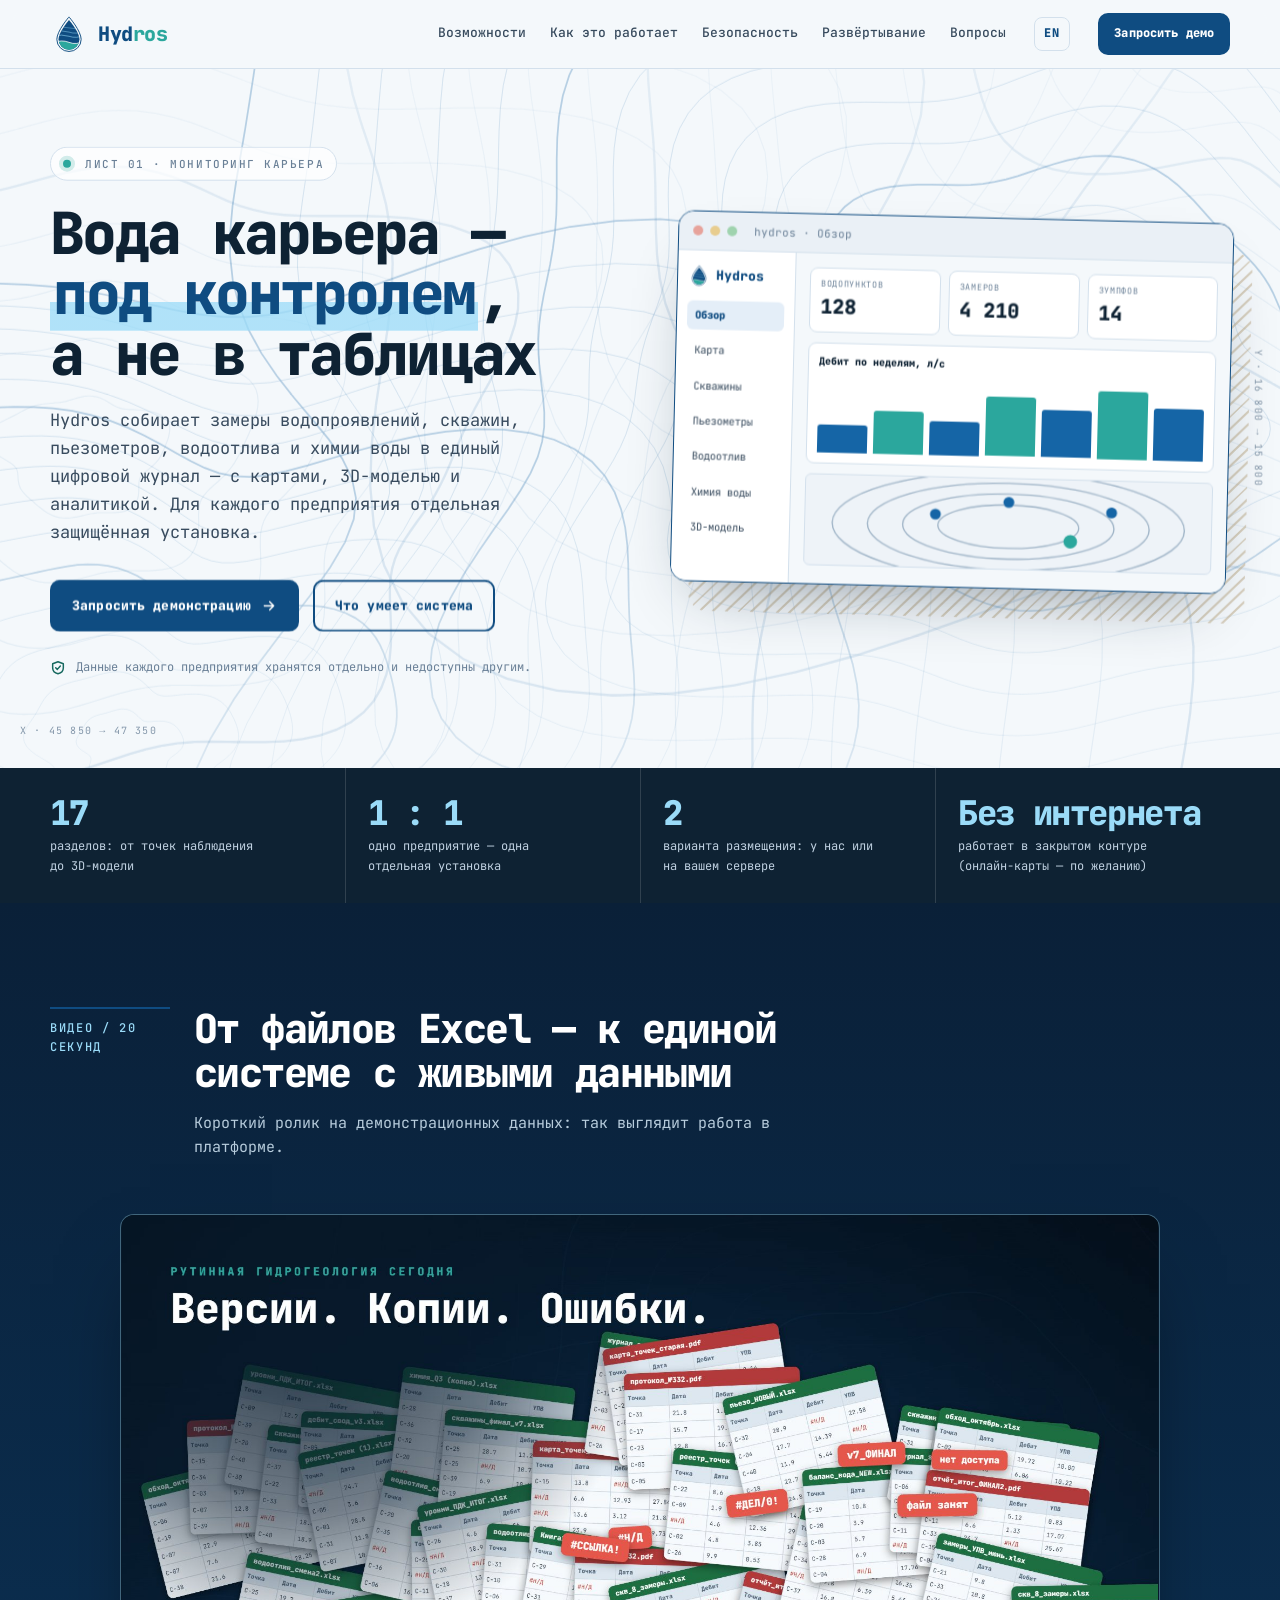
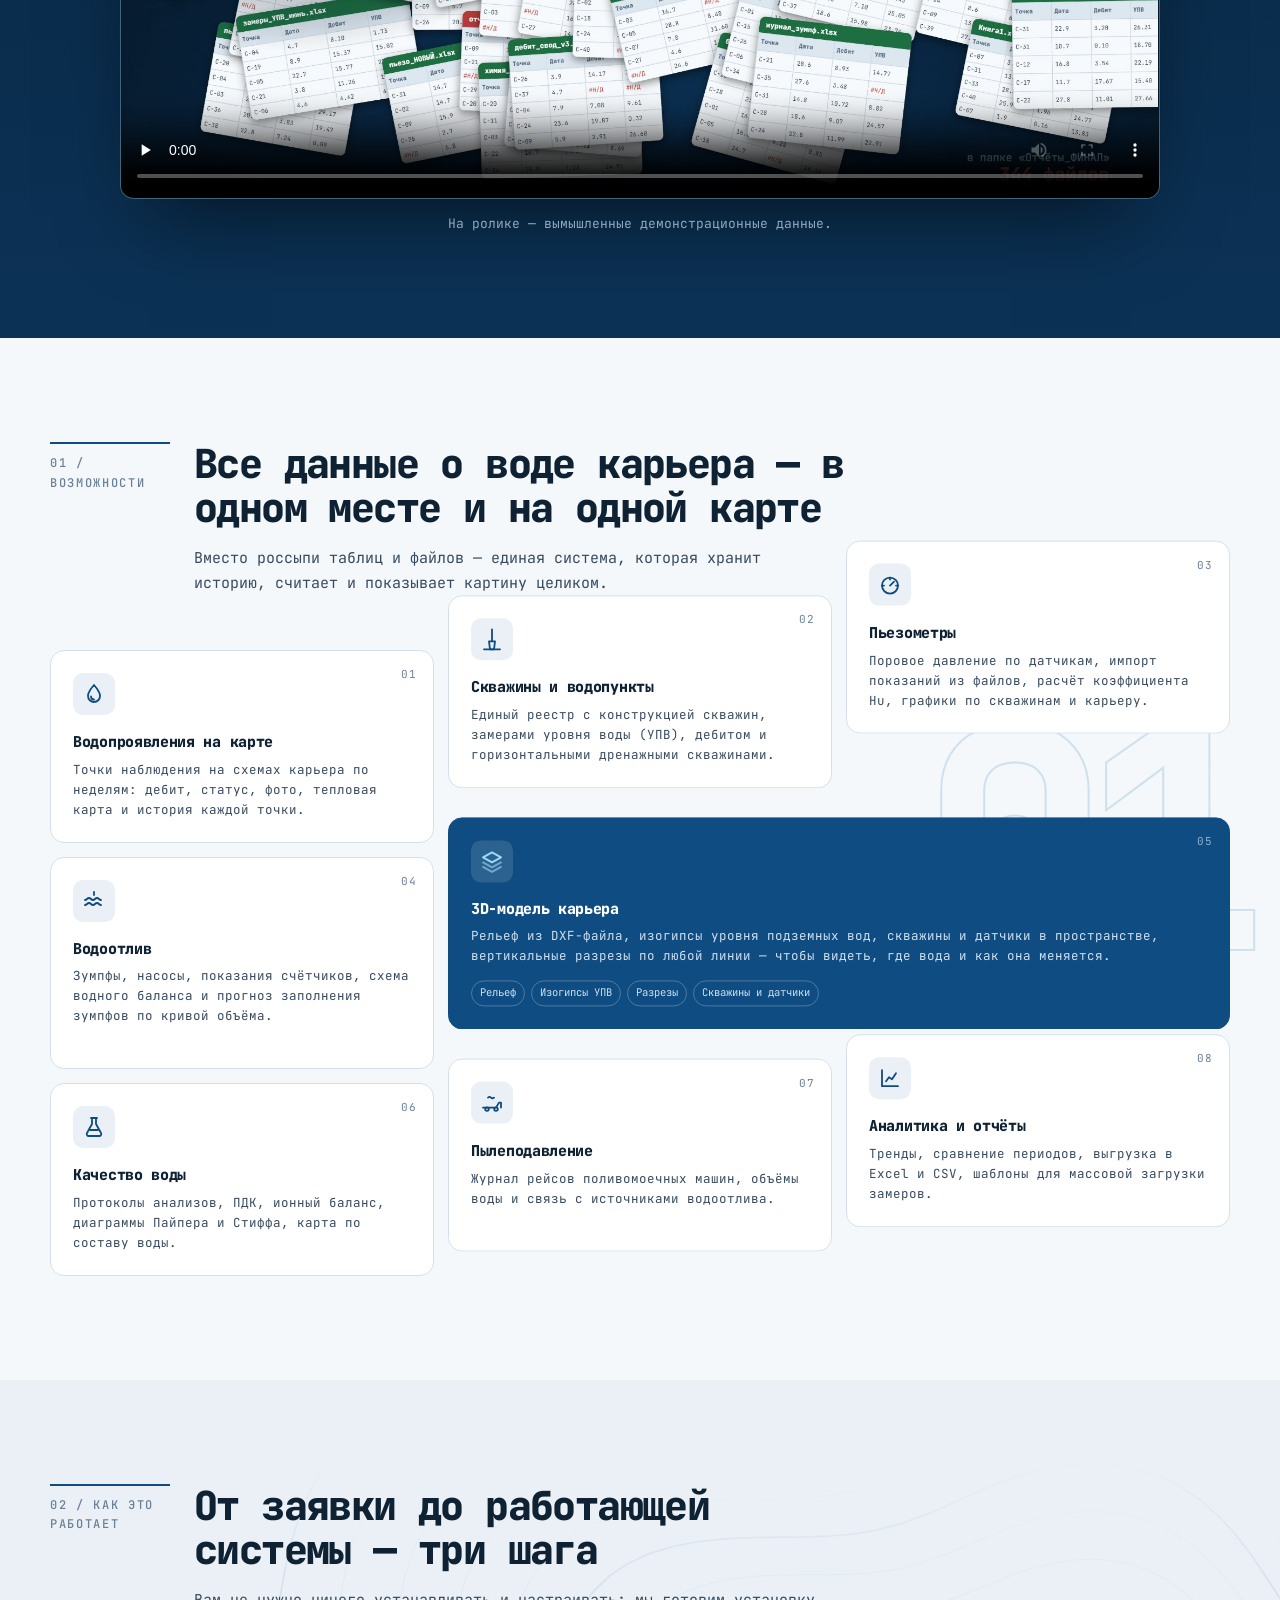
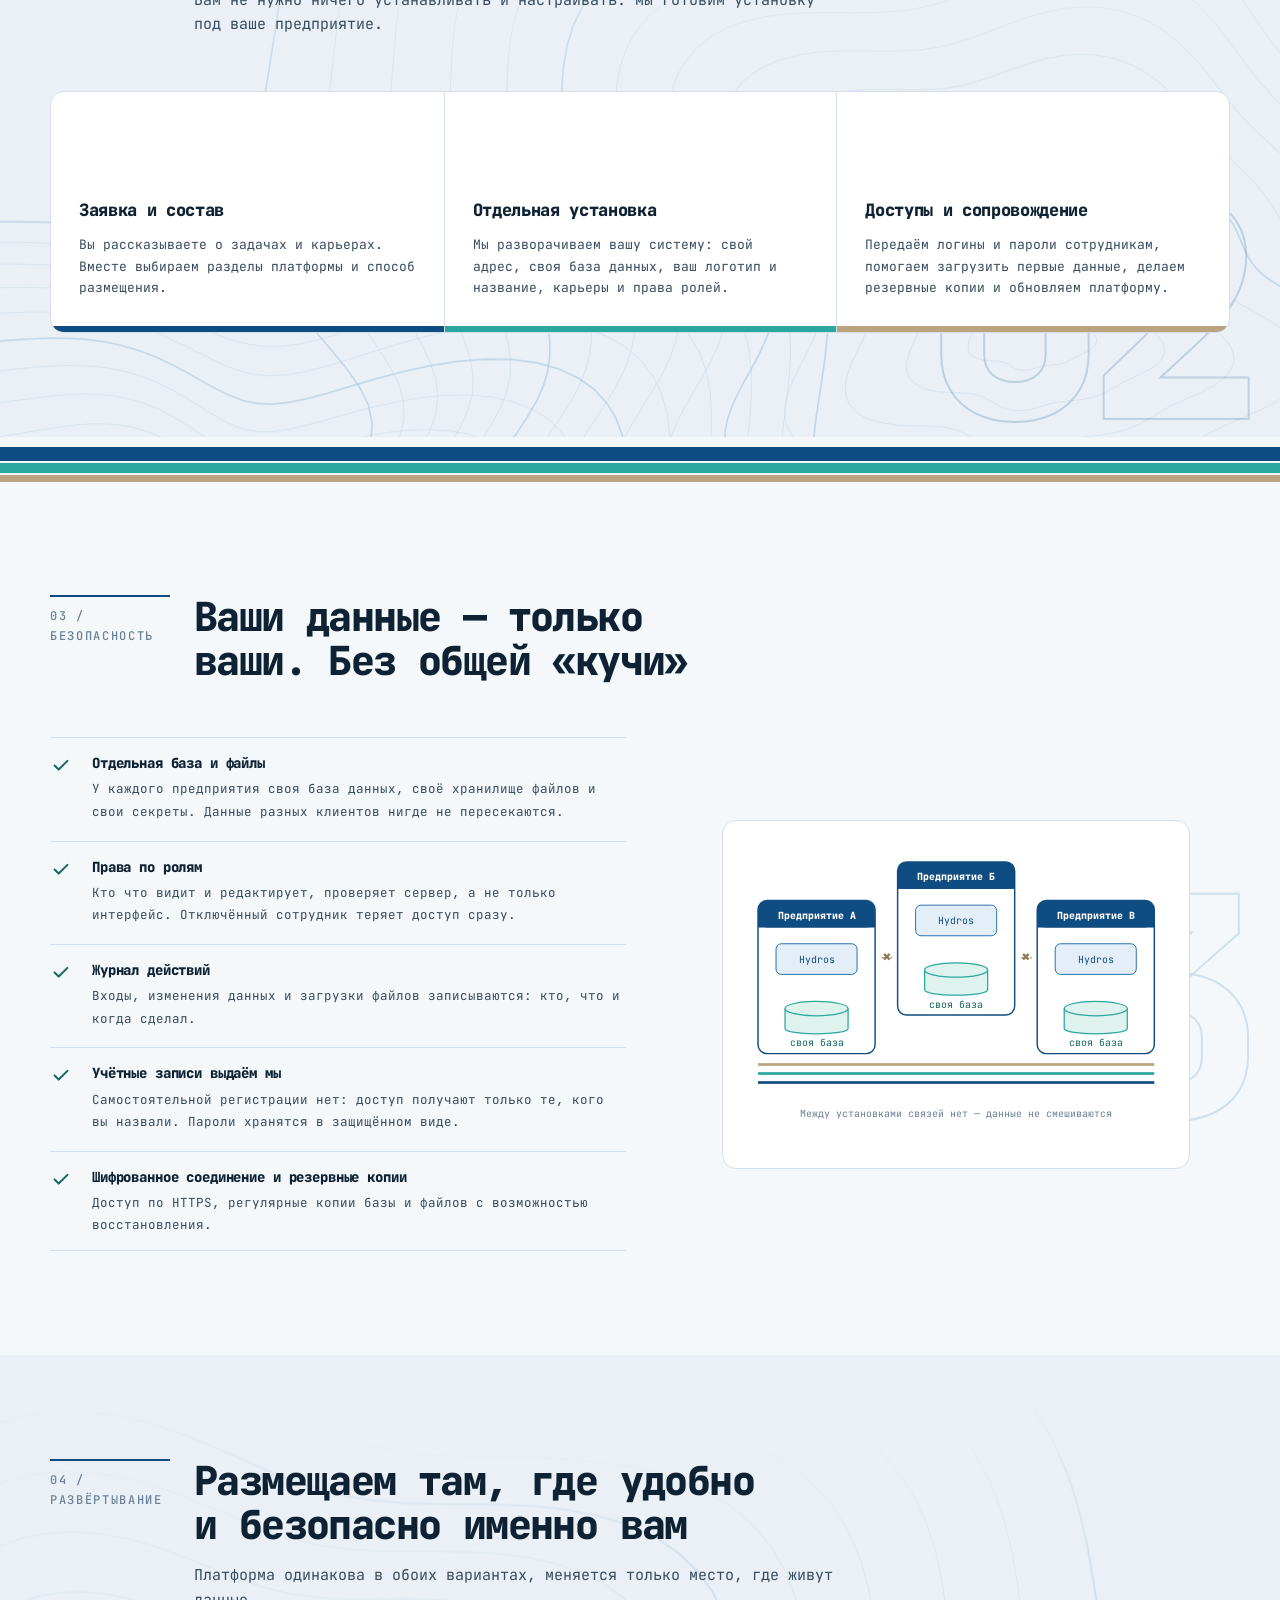
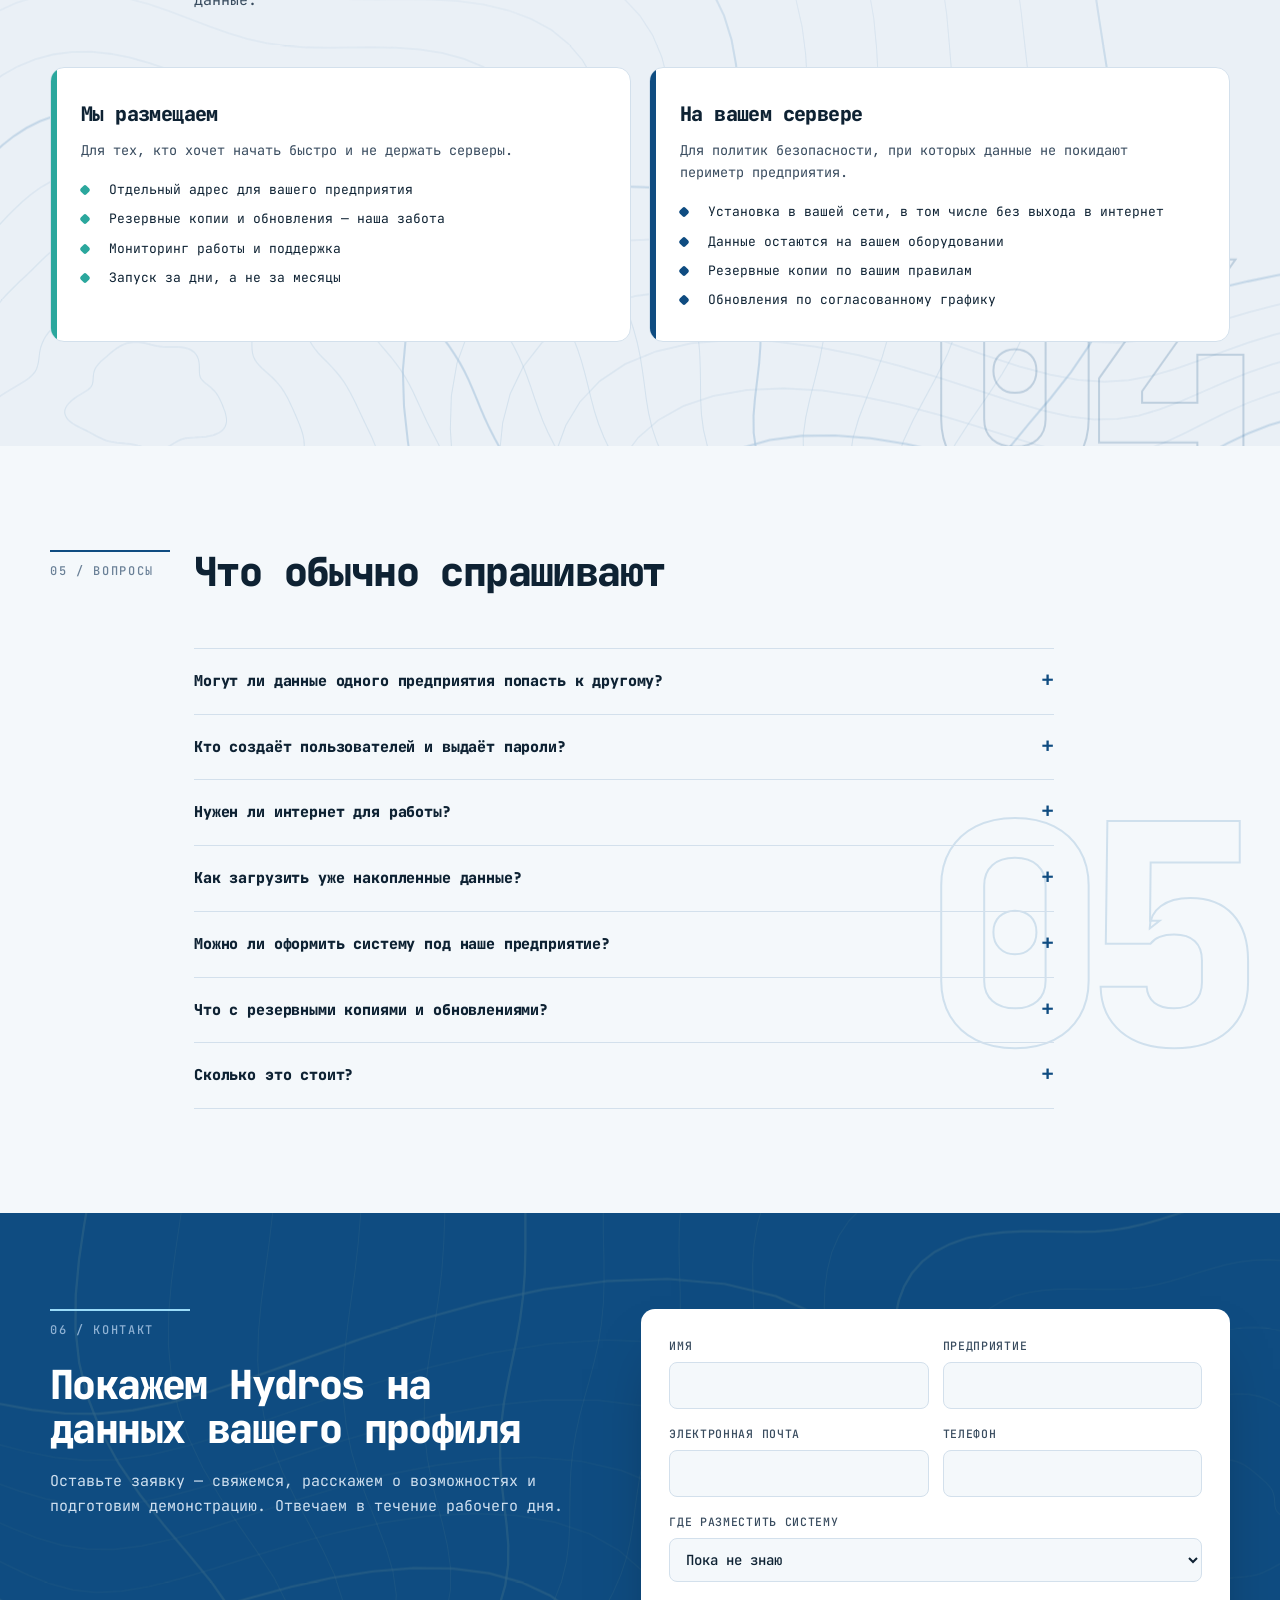
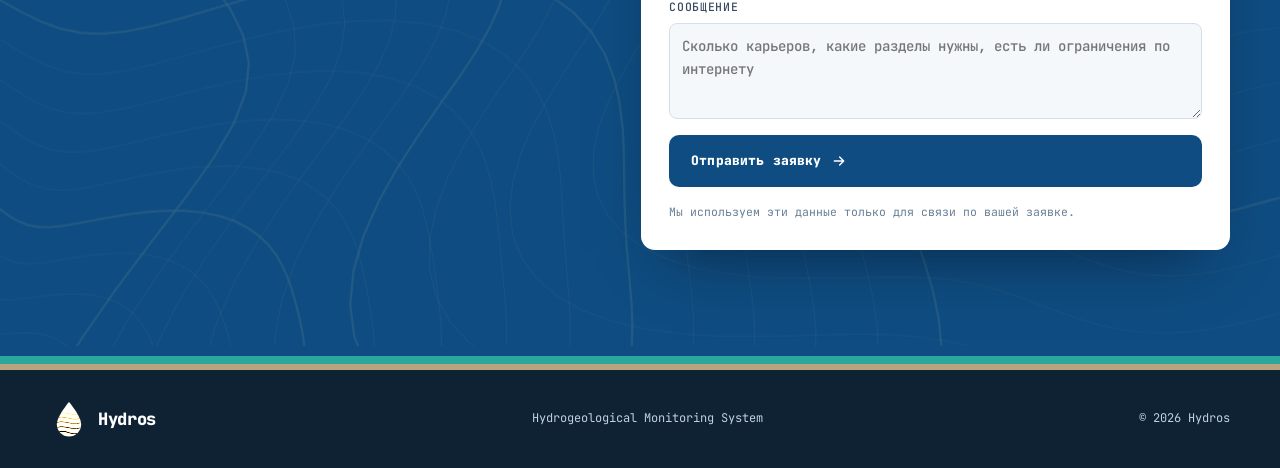
==== commit 46930ae8: "Hydros site preview Co-Authored-By: Claude Sonnet 5.5 <noreply@anthropic.com>" ====
--- a/index.html
+++ b/index.html
@@ -99,6 +99,24 @@
   </div>
 </div>
 
+<!-- ── Ролик ── -->
+<section class="sec reel" id="video">
+  <div class="wrap">
+    <div class="sec-head reveal">
+      <div class="sec-no">Видео / 20 секунд</div>
+      <h2>От файлов Excel — к единой системе с живыми данными</h2>
+      <p class="sec-sub">Короткий ролик на демонстрационных данных: так выглядит работа в платформе.</p>
+    </div>
+    <figure class="player reveal">
+      <video controls preload="none" playsinline poster="assets/hydros-promo-poster.jpg" aria-label="Ролик о возможностях Hydros">
+        <source src="assets/hydros-promo.mp4" type="video/mp4">
+        Ваш браузер не поддерживает видео. <a href="assets/hydros-promo.mp4">Скачать ролик</a>
+      </video>
+      <figcaption>На ролике — вымышленные демонстрационные данные.</figcaption>
+    </figure>
+  </div>
+</section>
+
 <!-- ── 01 Возможности ── -->
 <section class="sec" id="features">
   <div class="deco" data-speed="0.32" aria-hidden="true">01</div>
--- a/styles.css
+++ b/styles.css
@@ -295,3 +295,13 @@
 .legal-link[hidden] { display: none; }
 footer .legal-link { color: #BFD0E0; }
 @media (max-width: 720px) { .top .lang { margin-left: auto; } .top .lang + .btn { margin-left: 0; } }
+
+/* ── Ролик ── */
+.sec.reel { background: linear-gradient(180deg, #0A2038 0%, #0B3256 100%); color: #fff; }
+.reel .sec-no { color: var(--sky); }
+.reel h2 { color: #fff; }
+.reel .sec-sub { color: #B7CCDC; }
+.player { margin: 0 auto; max-width: 1040px; }
+.player video { display: block; width: 100%; aspect-ratio: 16 / 9; background: #06182A; border-radius: var(--radius); border: 1.5px solid rgba(154, 219, 248, .4); box-shadow: 0 40px 80px -30px rgba(0, 0, 0, .6); }
+.player figcaption { margin-top: 14px; font-size: 13px; color: #8FA9BF; text-align: center; }
+.player a { color: var(--sky); }
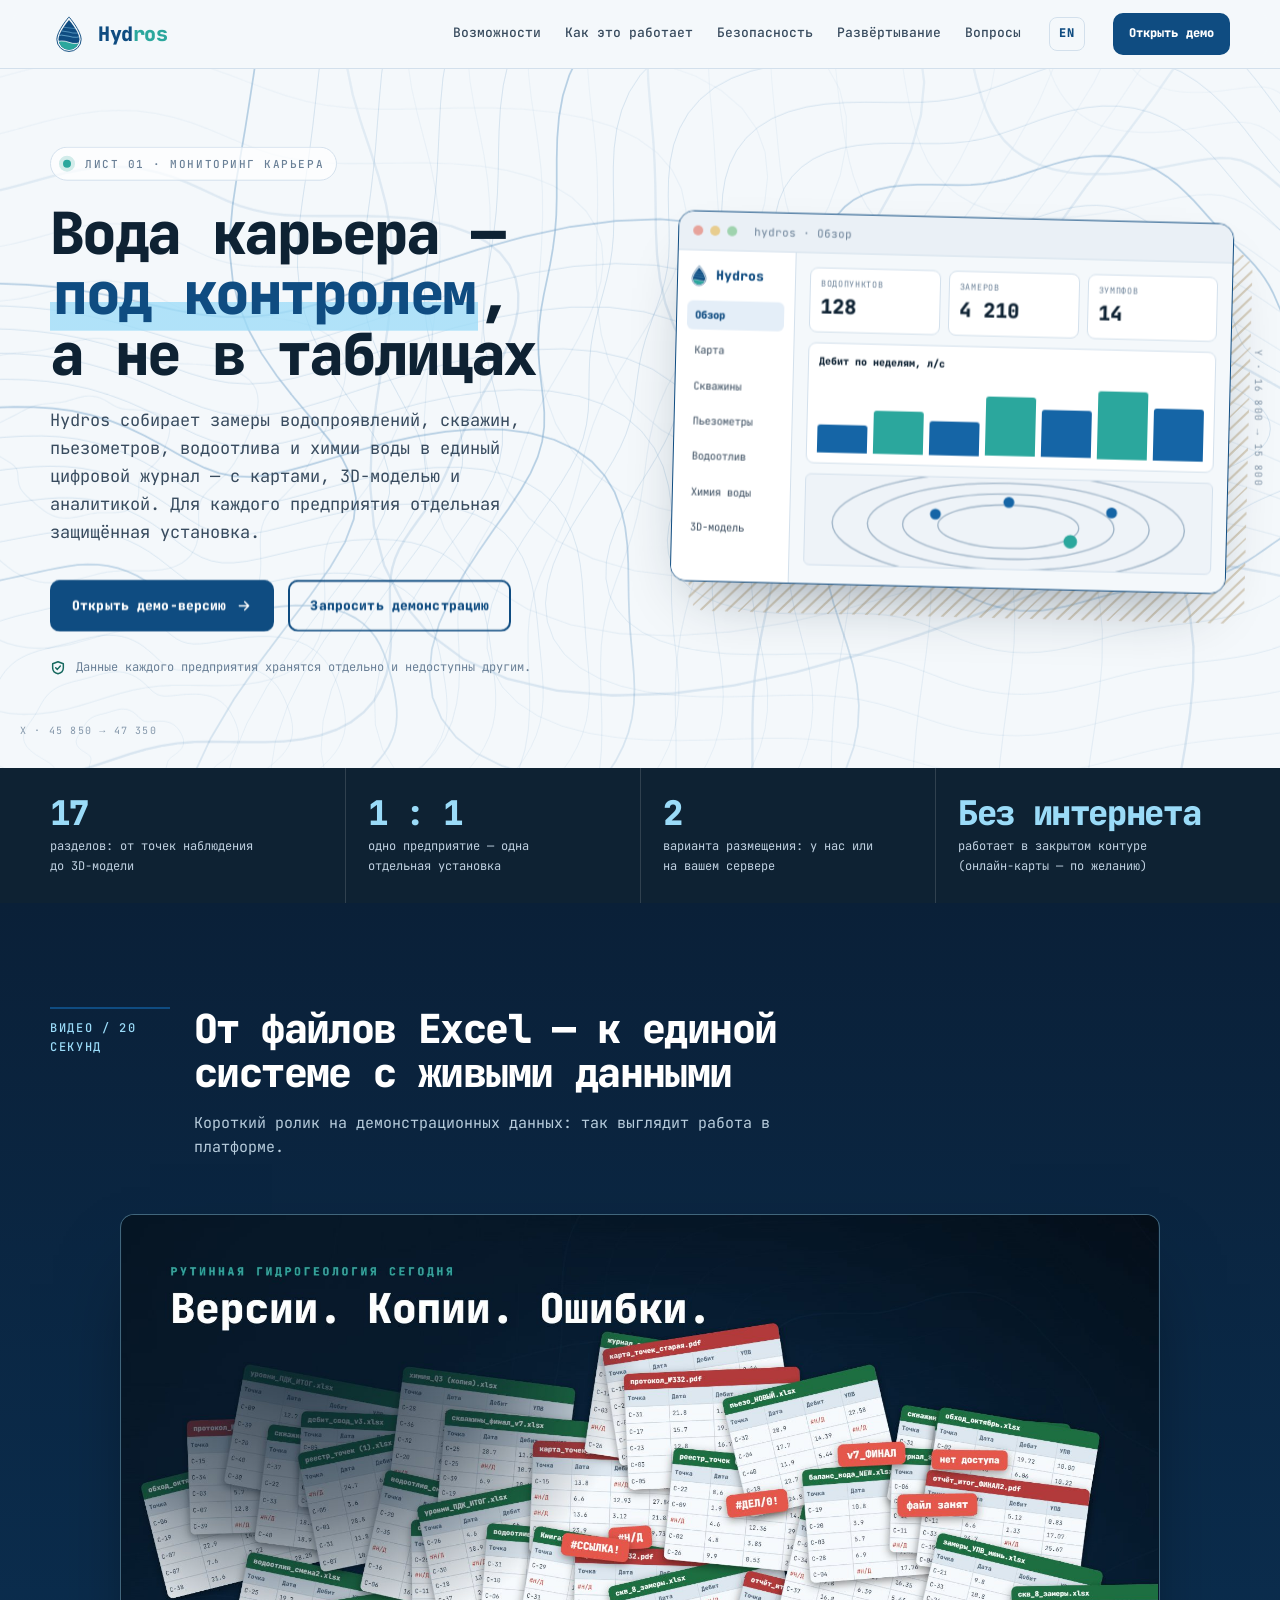
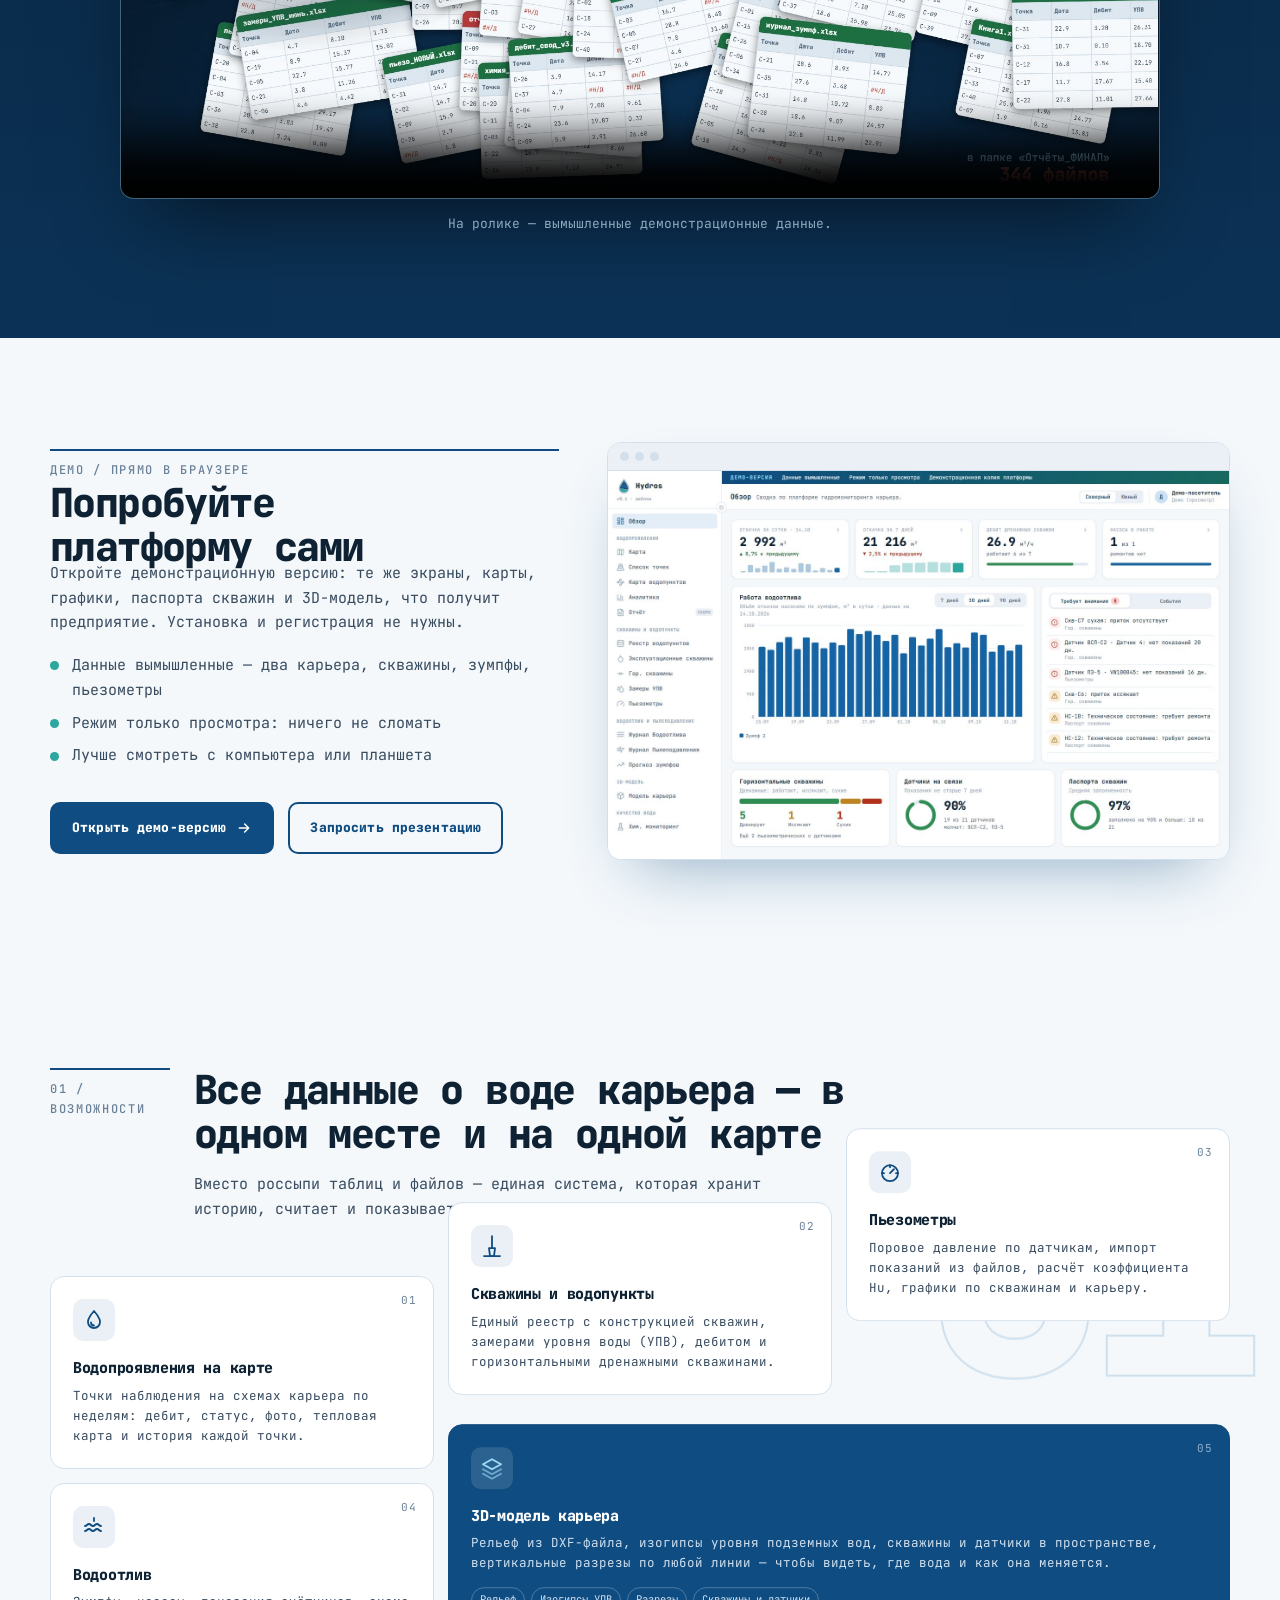
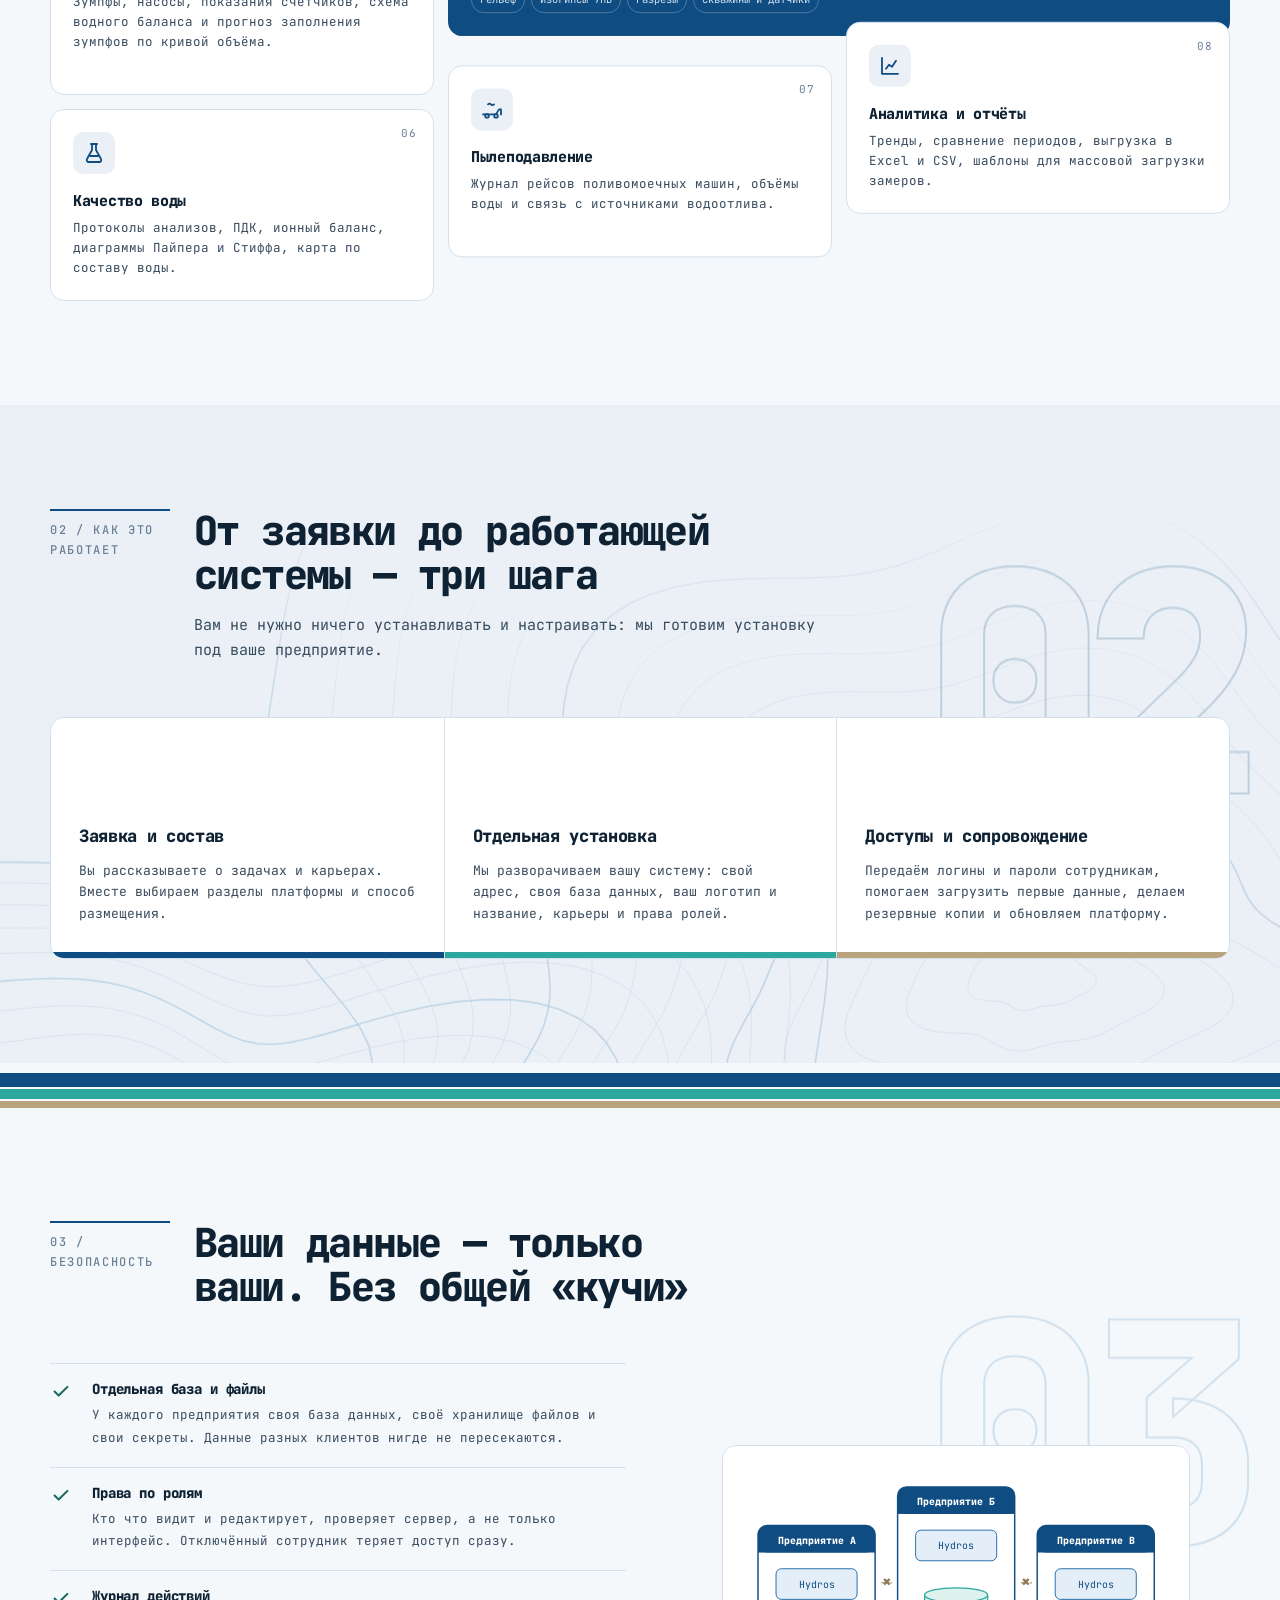
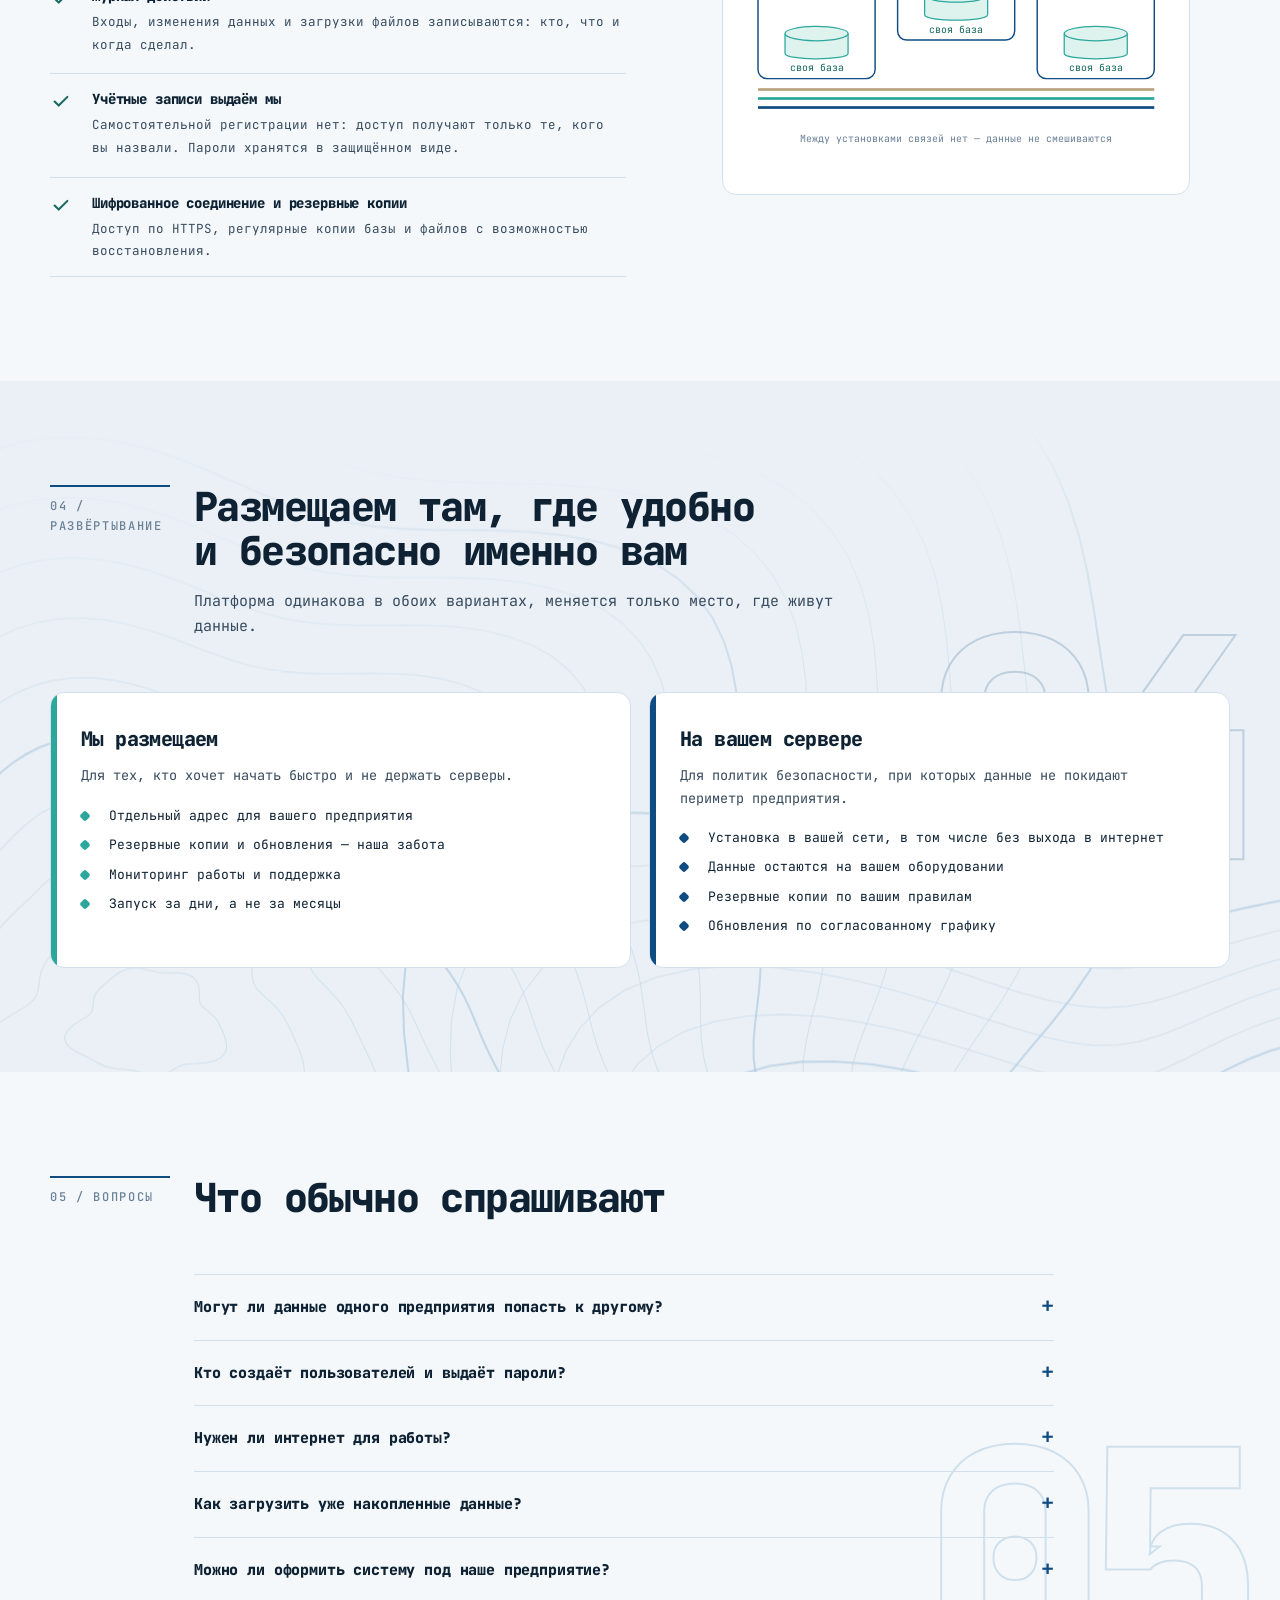
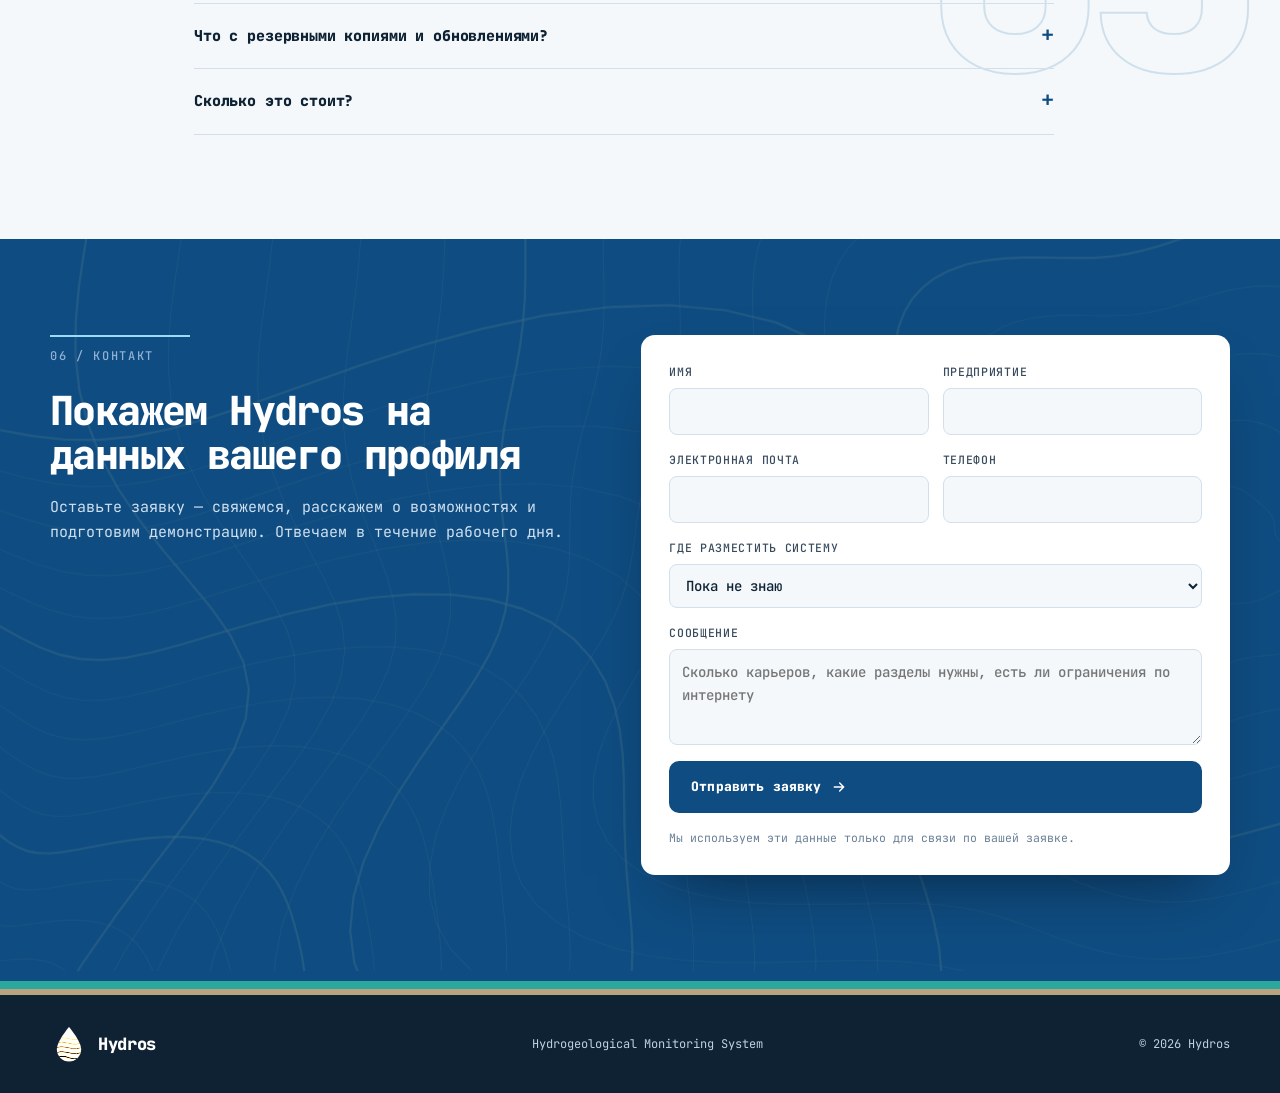
==== commit 8d6e74fa: "Hydros site preview Co-Authored-By: Claude Sonnet 5.5 <noreply@anthropic.com>" ====
--- a/index.html
+++ b/index.html
@@ -30,7 +30,7 @@
       <a href="#faq">Вопросы</a>
     </nav>
     <a class="lang" href="en/" hreflang="en" lang="en" title="English version" aria-label="English version">EN</a>
-    <a class="btn small" href="#contact">Запросить демо</a>
+    <a class="btn small" href="demo/">Открыть демо</a>
   </div>
 </header>
 
@@ -47,9 +47,9 @@
       <h1 class="rise d1">Вода карьера — <em>под контролем</em>, а не в таблицах</h1>
       <p class="lead rise d2">Hydros собирает замеры водопроявлений, скважин, пьезометров, водоотлива и химии воды в единый цифровой журнал — с картами, 3D-моделью и аналитикой. Для каждого предприятия отдельная защищённая установка.</p>
       <div class="cta rise d3">
-        <a class="btn" href="#contact">Запросить демонстрацию
+        <a class="btn" href="demo/">Открыть демо-версию
           <svg viewBox="0 0 24 24" fill="none" stroke="currentColor" stroke-width="2.2" stroke-linecap="round" stroke-linejoin="round"><path d="M5 12h14M13 6l6 6-6 6"/></svg></a>
-        <a class="btn ghost" href="#features">Что умеет система</a>
+        <a class="btn ghost" href="#contact">Запросить демонстрацию</a>
       </div>
       <p class="hero-note rise d4">
         <svg viewBox="0 0 24 24" fill="none" stroke="currentColor" stroke-width="2.2" stroke-linecap="round" stroke-linejoin="round"><path d="M12 3l8 3v6c0 5-3.5 8-8 9-4.5-1-8-4-8-9V6z"/><path d="M8.5 12l2.5 2.5 4.5-5"/></svg>
@@ -117,6 +117,33 @@
   </div>
 </section>
 
+<!-- ── Демо ── -->
+<section class="sec demo" id="demo">
+  <div class="wrap">
+    <div class="demo-grid">
+      <div class="demo-copy reveal">
+        <div class="sec-no">Демо / прямо в браузере</div>
+        <h2>Попробуйте платформу сами</h2>
+        <p class="sec-sub">Откройте демонстрационную версию: те же экраны, карты, графики, паспорта скважин и 3D-модель, что получит предприятие. Установка и регистрация не нужны.</p>
+        <ul class="demo-points">
+          <li>Данные вымышленные — два карьера, скважины, зумпфы, пьезометры</li>
+          <li>Режим только просмотра: ничего не сломать</li>
+          <li>Лучше смотреть с компьютера или планшета</li>
+        </ul>
+        <div class="cta">
+          <a class="btn" href="demo/">Открыть демо-версию
+            <svg viewBox="0 0 24 24" fill="none" stroke="currentColor" stroke-width="2.2" stroke-linecap="round" stroke-linejoin="round"><path d="M5 12h14M13 6l6 6-6 6"/></svg></a>
+          <a class="btn ghost" href="#contact">Запросить презентацию</a>
+        </div>
+      </div>
+      <a class="demo-shot reveal" href="demo/" aria-label="Открыть демо-версию Hydros">
+        <span class="demo-bar" aria-hidden="true"><i></i><i></i><i></i></span>
+        <img src="assets/demo-preview.jpg" alt="Окно «Обзор» демонстрационной версии Hydros: откачка, состояние скважин, датчики и паспорта" loading="lazy" width="1440" height="900">
+      </a>
+    </div>
+  </div>
+</section>
+
 <!-- ── 01 Возможности ── -->
 <section class="sec" id="features">
   <div class="deco" data-speed="0.32" aria-hidden="true">01</div>
--- a/styles.css
+++ b/styles.css
@@ -305,3 +305,15 @@
 .player video { display: block; width: 100%; aspect-ratio: 16 / 9; background: #06182A; border-radius: var(--radius); border: 1.5px solid rgba(154, 219, 248, .4); box-shadow: 0 40px 80px -30px rgba(0, 0, 0, .6); }
 .player figcaption { margin-top: 14px; font-size: 13px; color: #8FA9BF; text-align: center; }
 .player a { color: var(--sky); }
+
+/* ── Демо на сайте ── */
+.demo-grid { display: grid; grid-template-columns: minmax(0, 0.9fr) minmax(0, 1.1fr); gap: 48px; align-items: center; }
+.demo-points { list-style: none; padding: 0; margin: 18px 0 26px; display: grid; gap: 8px; color: var(--ink-2); font-size: 15px; }
+.demo-points li { position: relative; padding-left: 22px; }
+.demo-points li::before { content: ''; position: absolute; left: 0; top: .55em; width: 9px; height: 9px; border-radius: 50%; background: var(--teal); }
+.demo-shot { display: block; border: 1.5px solid var(--line); border-radius: var(--radius); overflow: hidden; background: var(--card); box-shadow: 0 30px 60px -28px rgba(15, 76, 129, .45); transition: transform .35s ease, box-shadow .35s ease; }
+.demo-shot:hover { transform: translateY(-4px); box-shadow: 0 40px 70px -28px rgba(15, 76, 129, .55); }
+.demo-shot img { display: block; width: 100%; height: auto; }
+.demo-bar { display: flex; gap: 6px; padding: 9px 12px; background: var(--paper-2); border-bottom: 1px solid var(--line); }
+.demo-bar i { width: 9px; height: 9px; border-radius: 50%; background: var(--line); }
+@media (max-width: 900px) { .demo-grid { grid-template-columns: 1fr; gap: 28px; } }
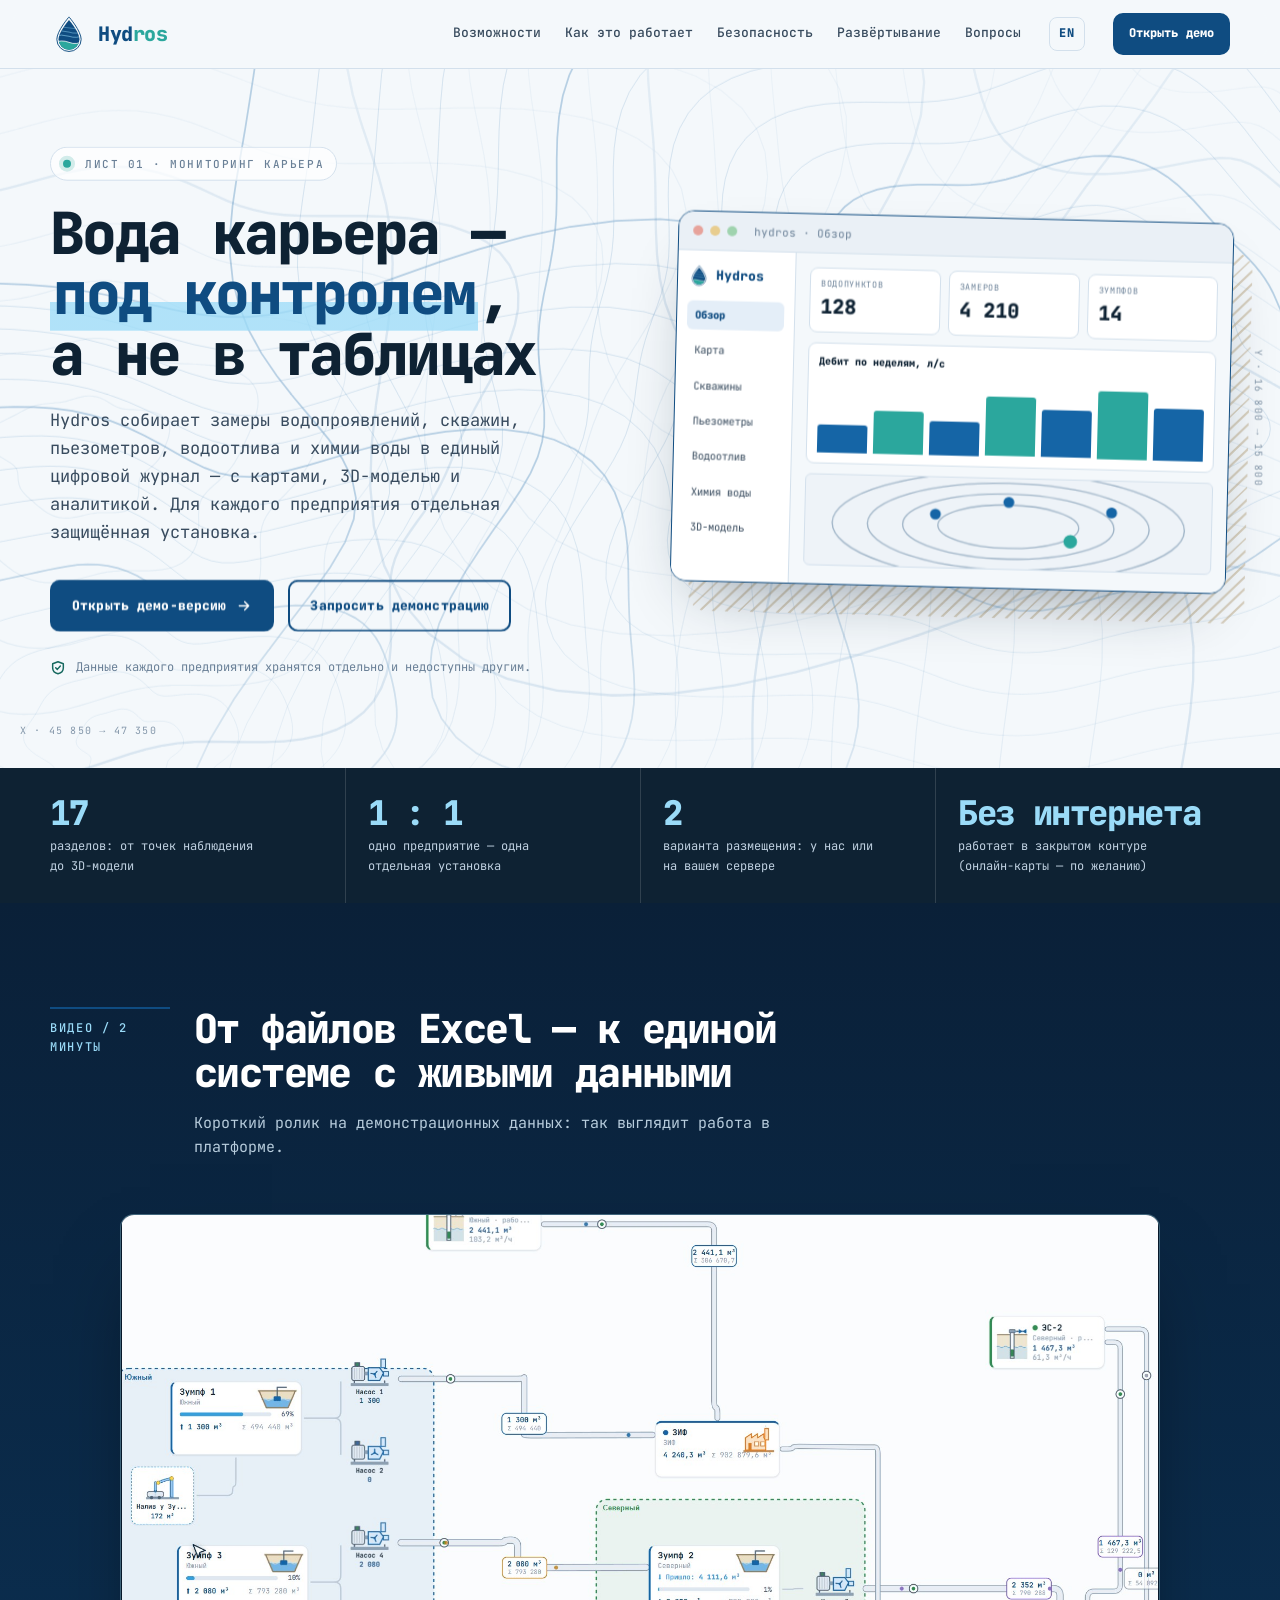
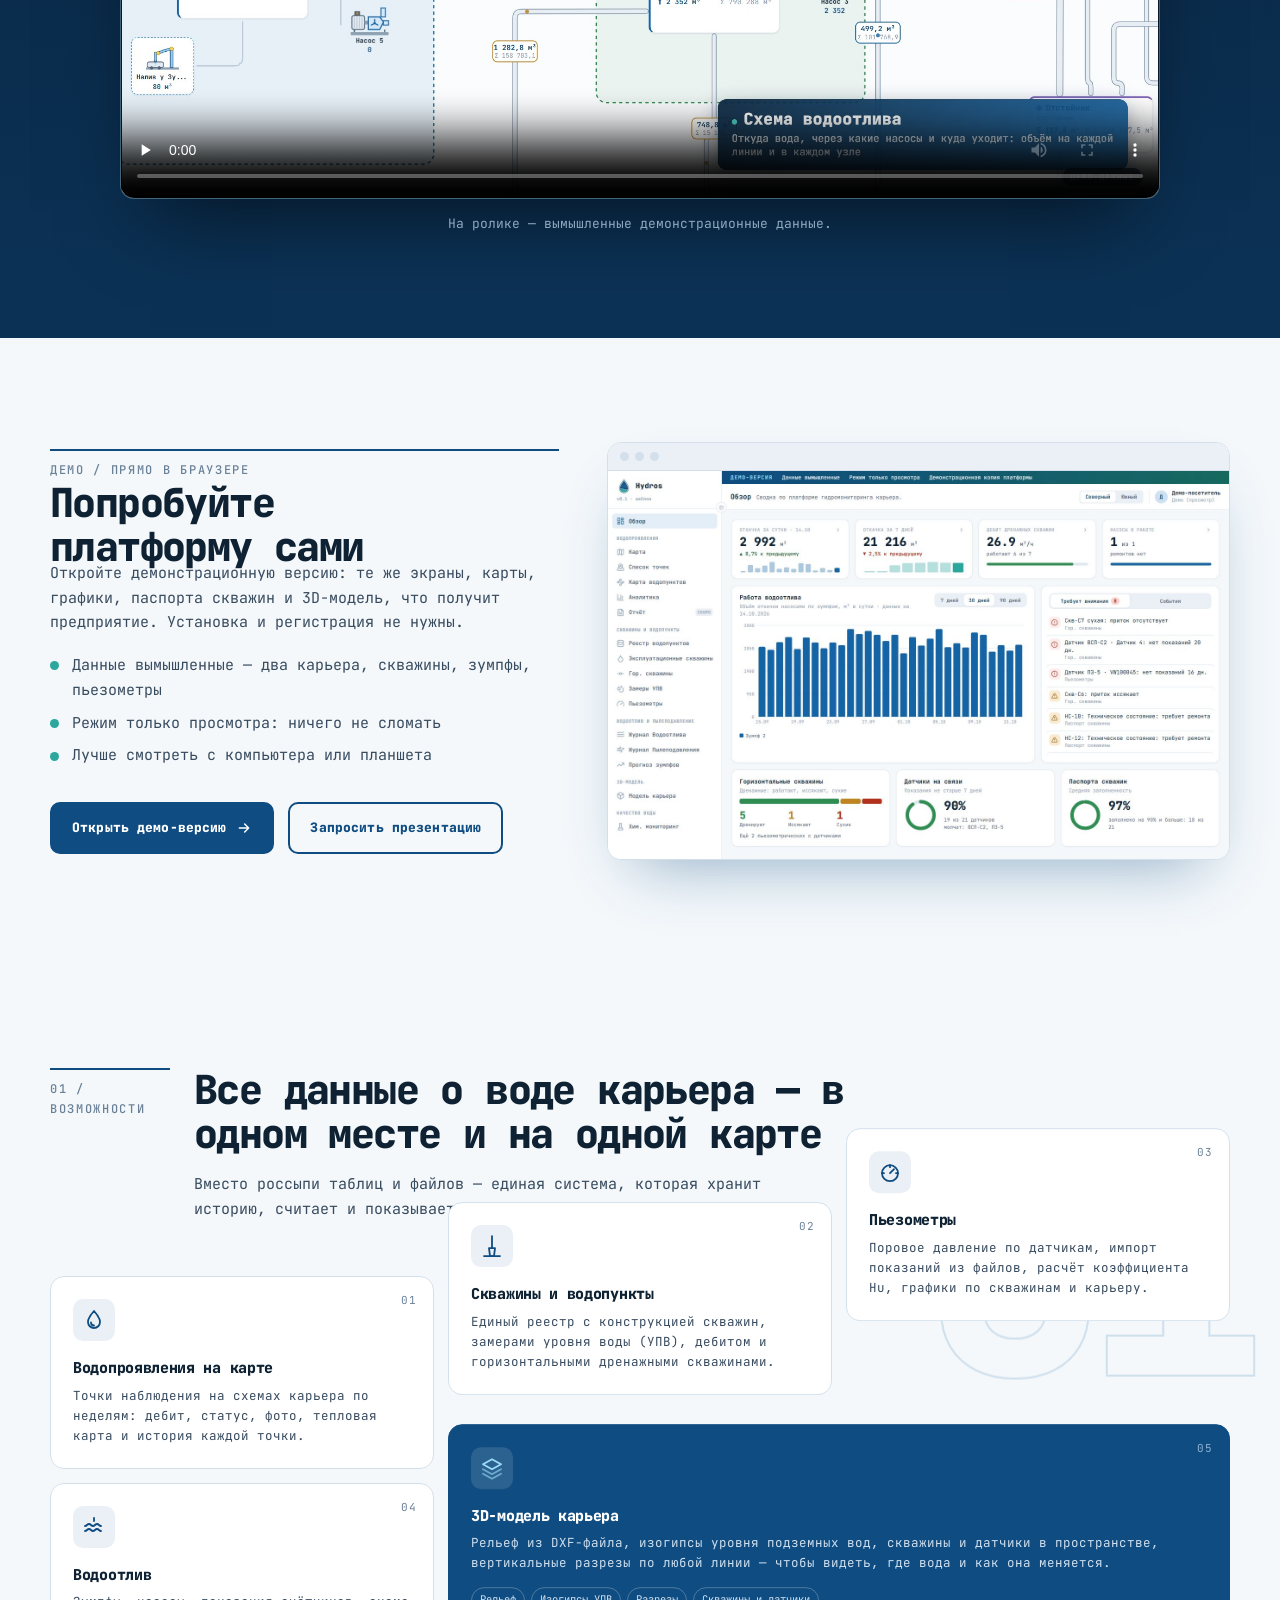
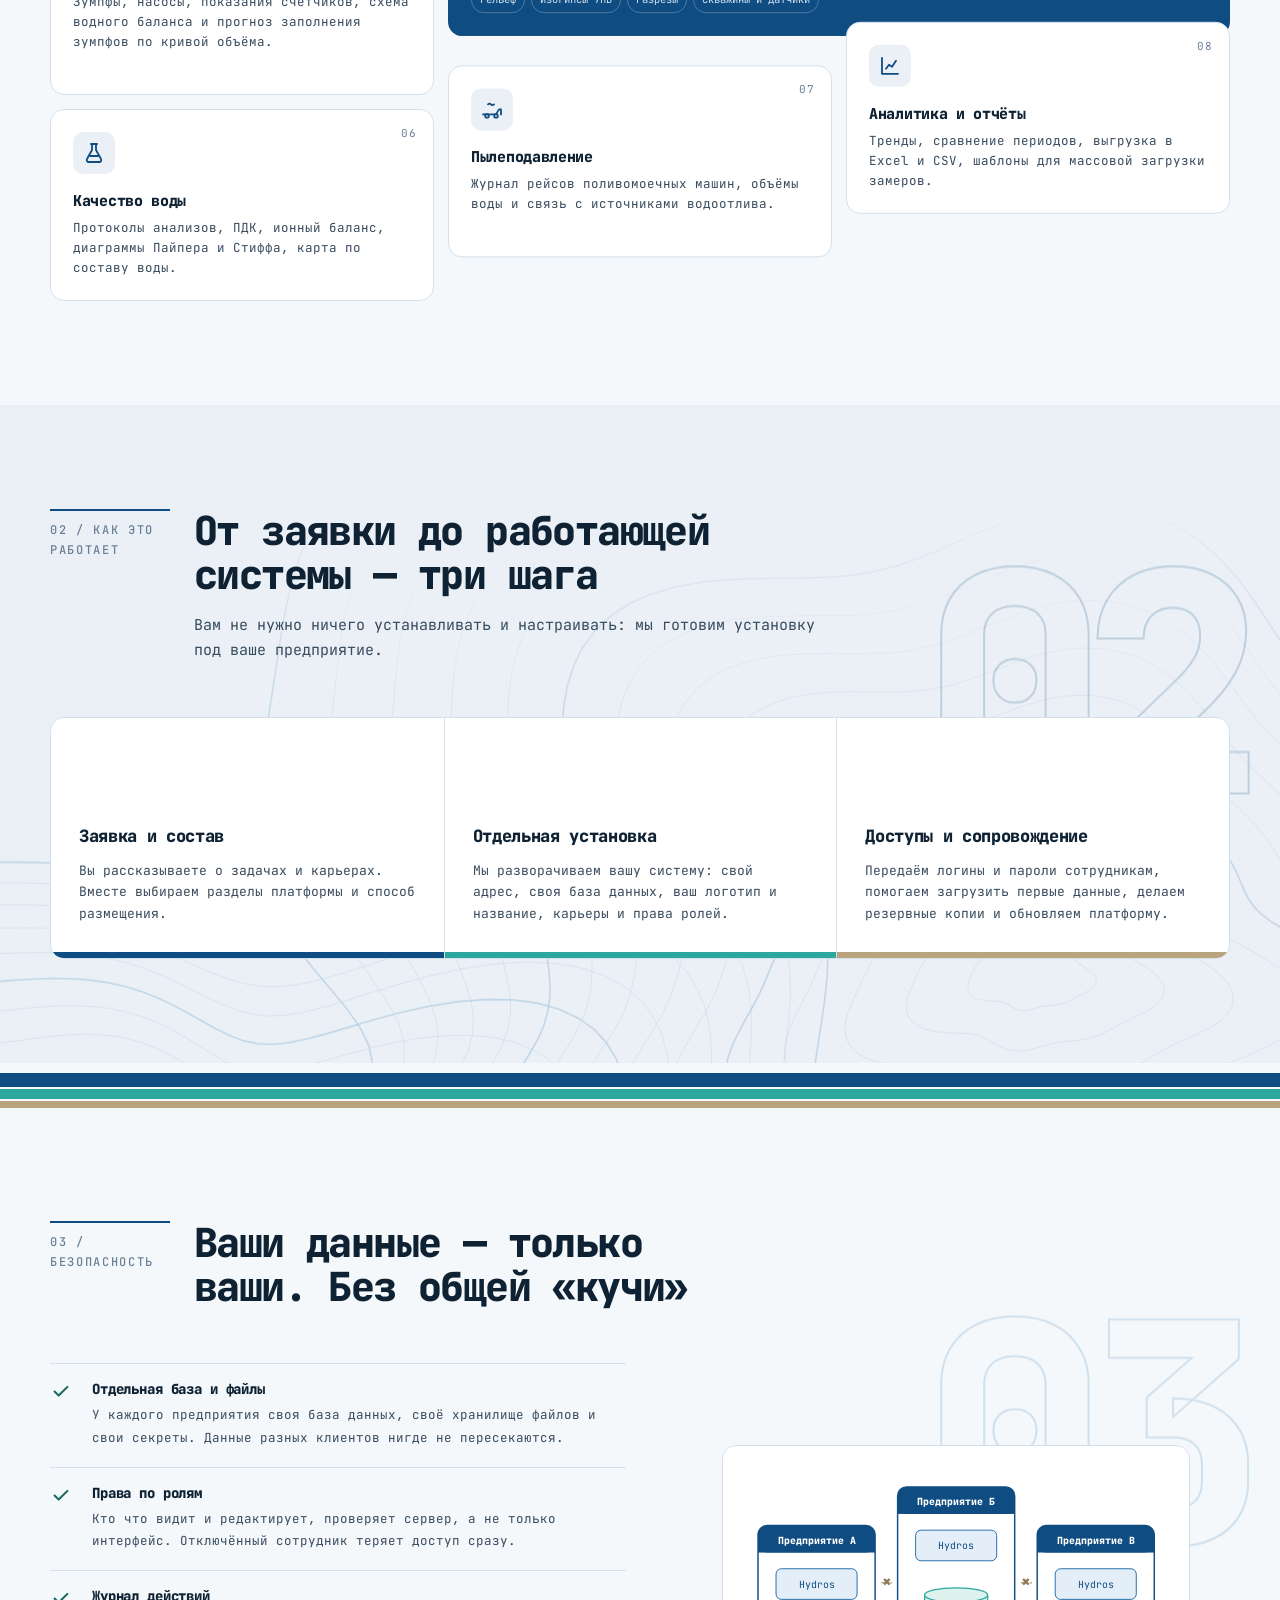
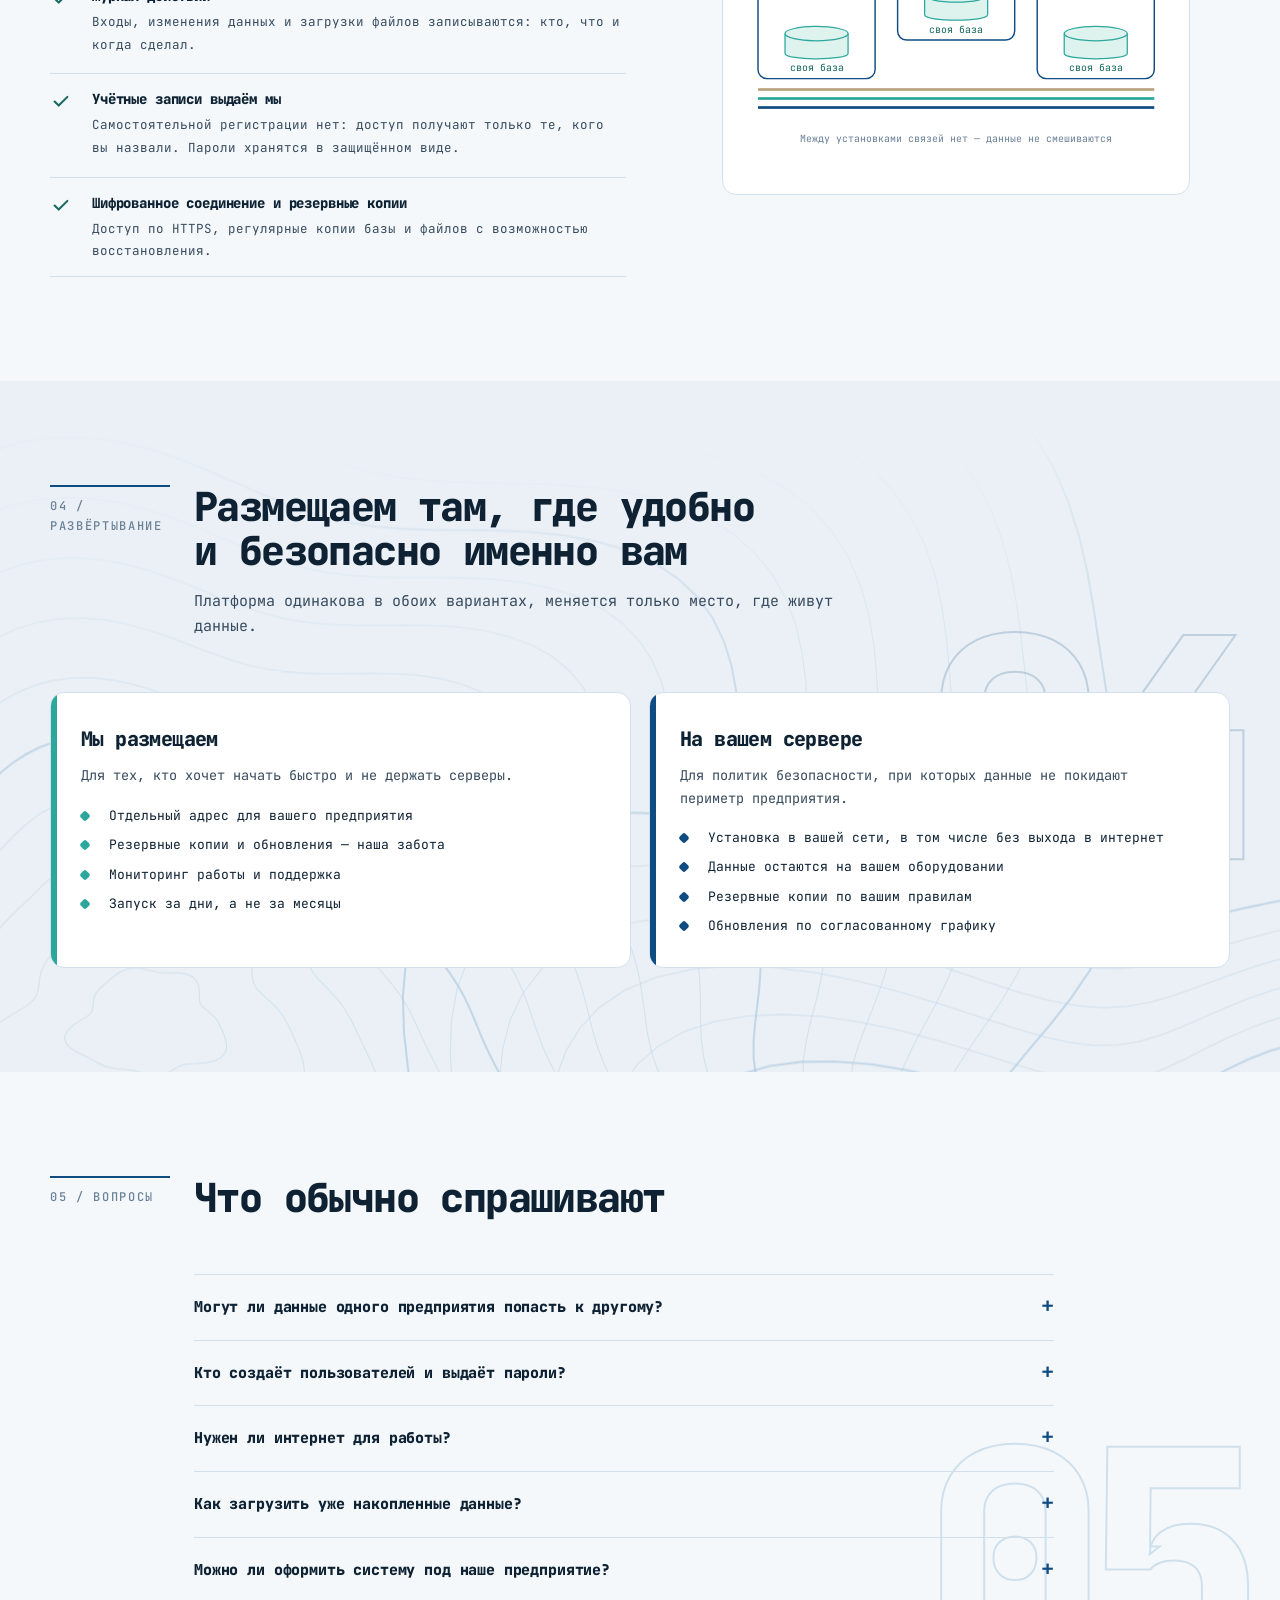
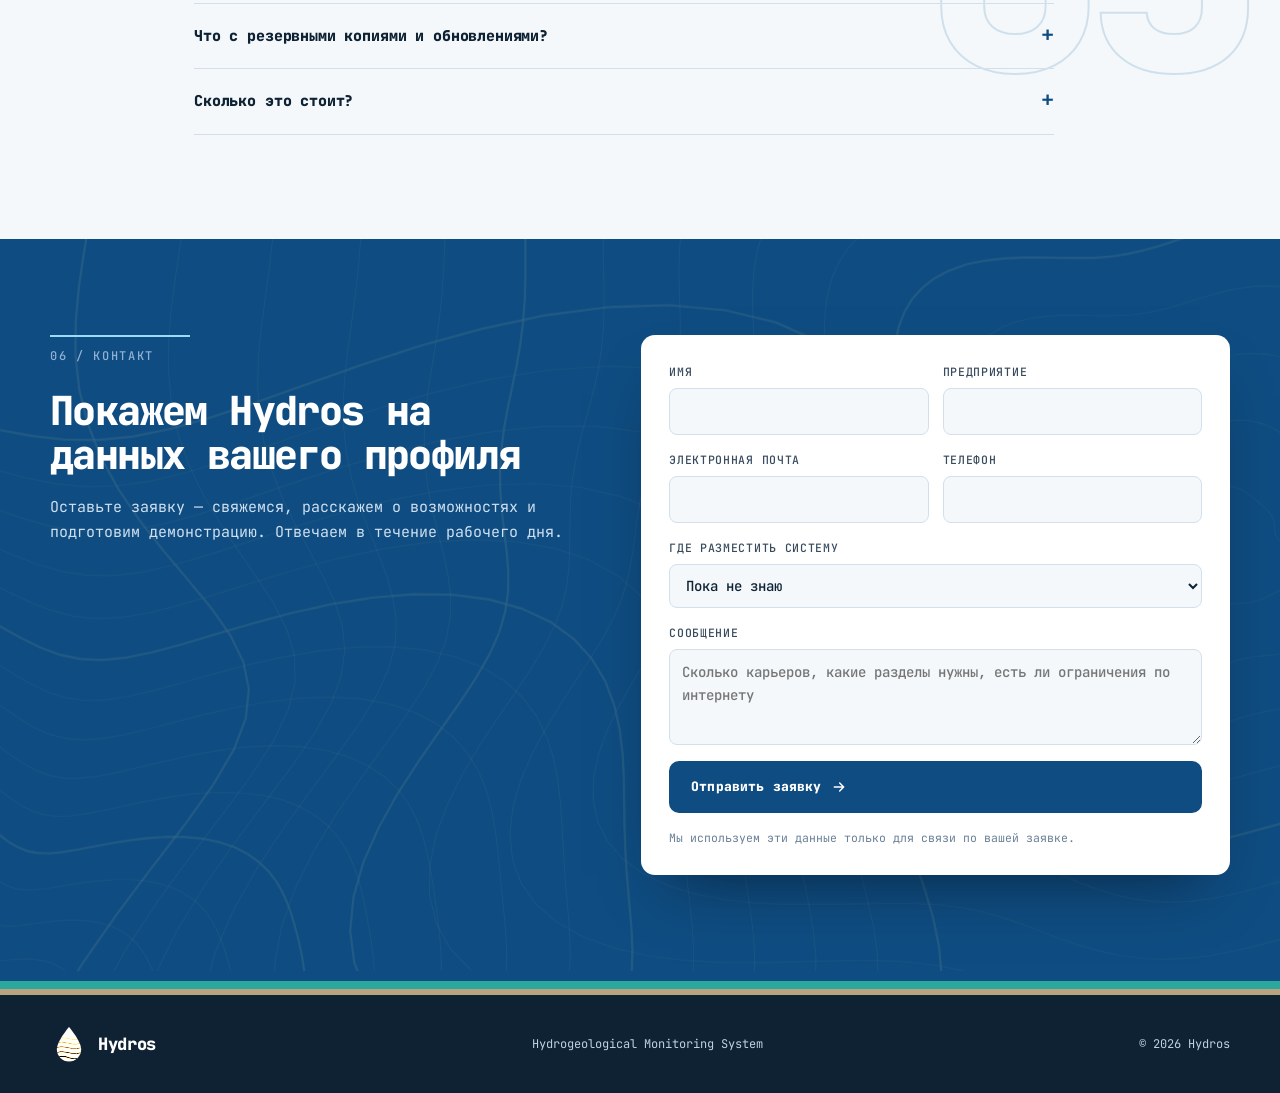
==== commit f2420bb4: "Hydros site preview Co-Authored-By: Claude Sonnet 5.5 <noreply@anthropic.com>" ====
--- a/index.html
+++ b/index.html
@@ -103,7 +103,7 @@
 <section class="sec reel" id="video">
   <div class="wrap">
     <div class="sec-head reveal">
-      <div class="sec-no">Видео / 20 секунд</div>
+      <div class="sec-no">Видео / 2 минуты</div>
       <h2>От файлов Excel — к единой системе с живыми данными</h2>
       <p class="sec-sub">Короткий ролик на демонстрационных данных: так выглядит работа в платформе.</p>
     </div>
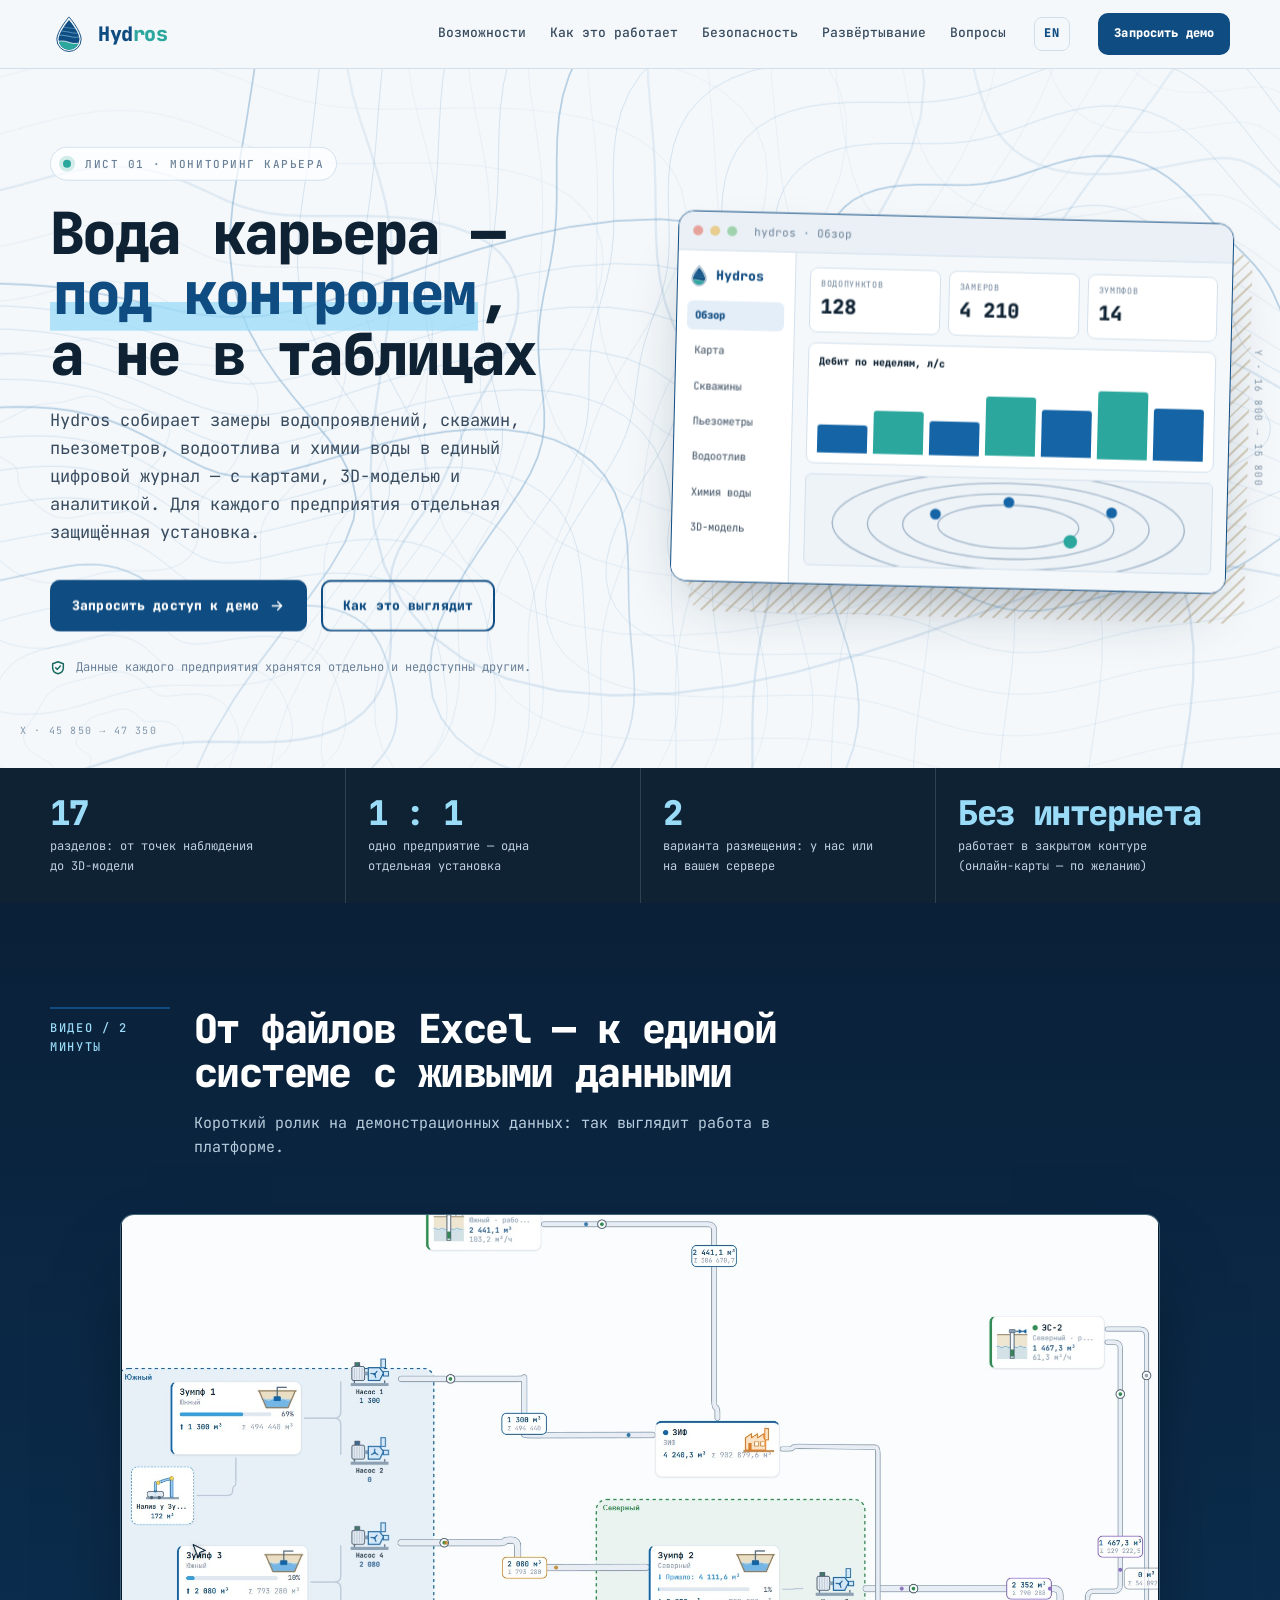
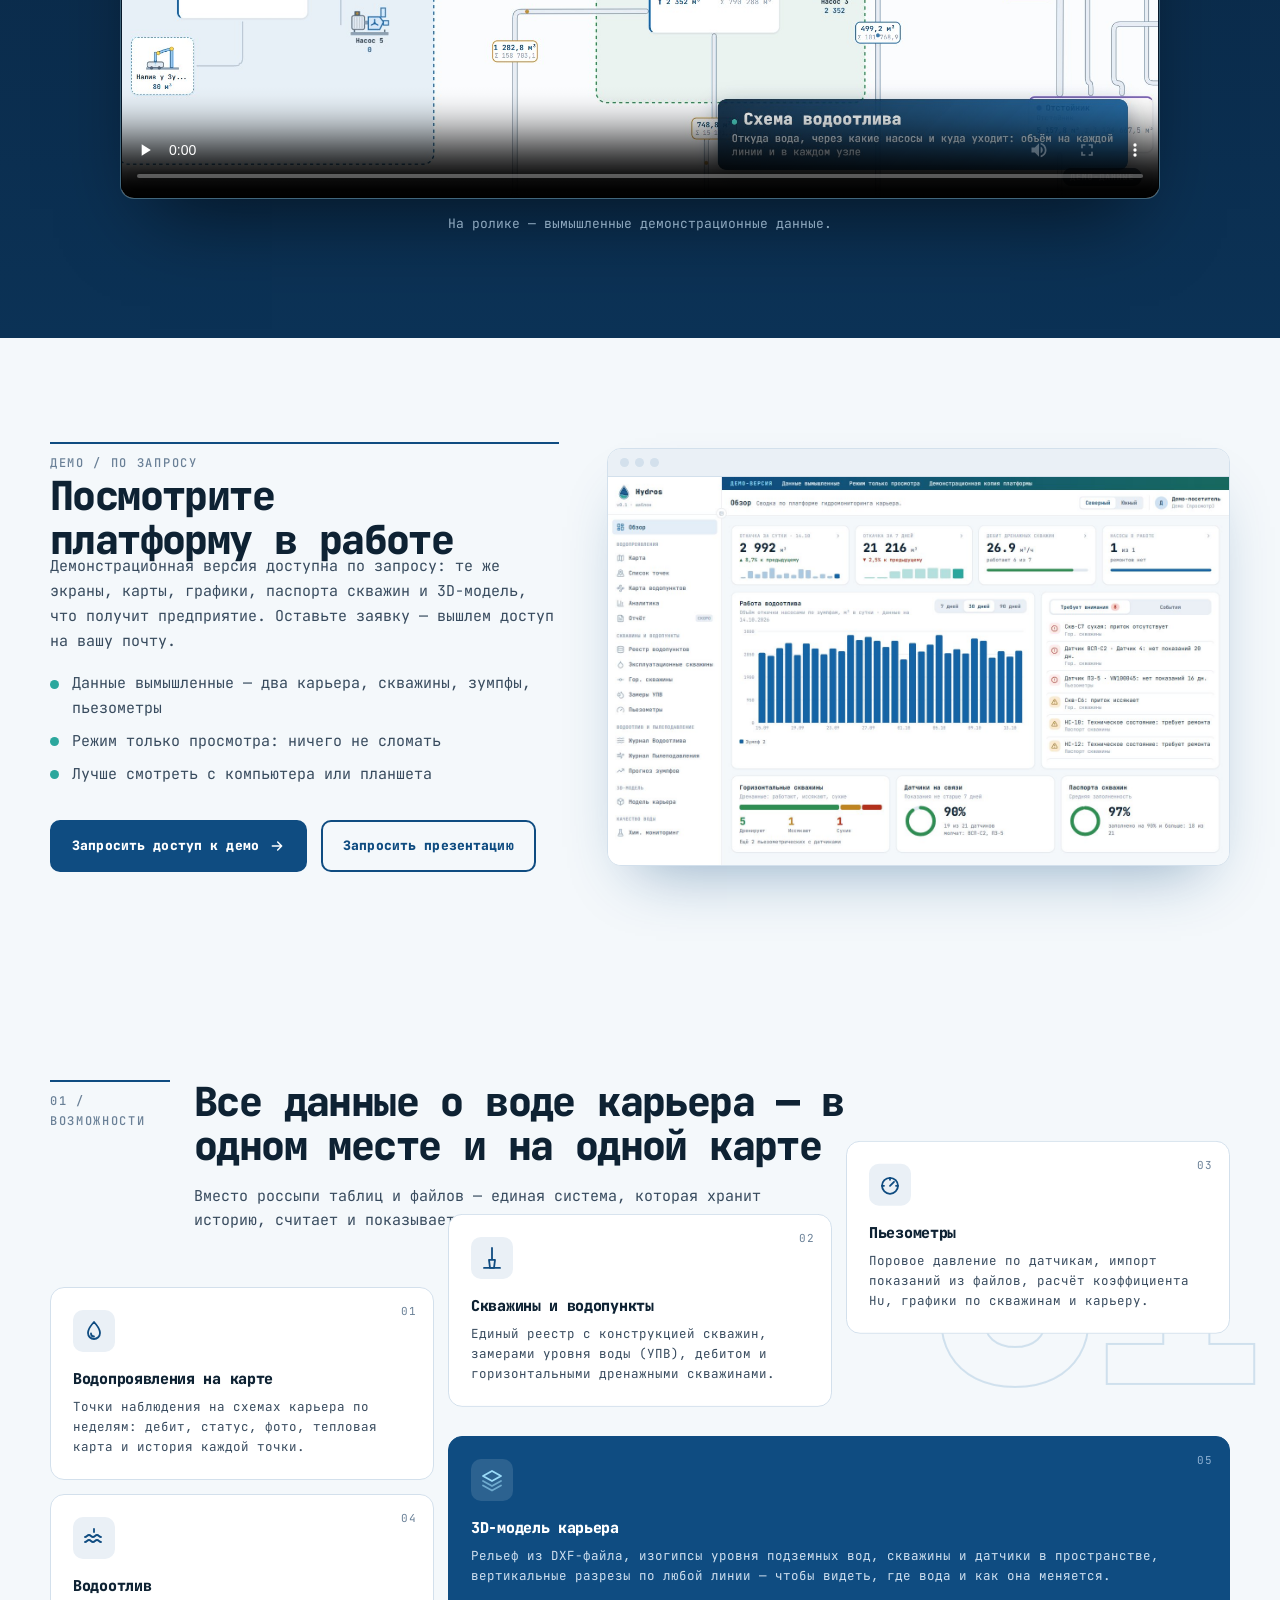
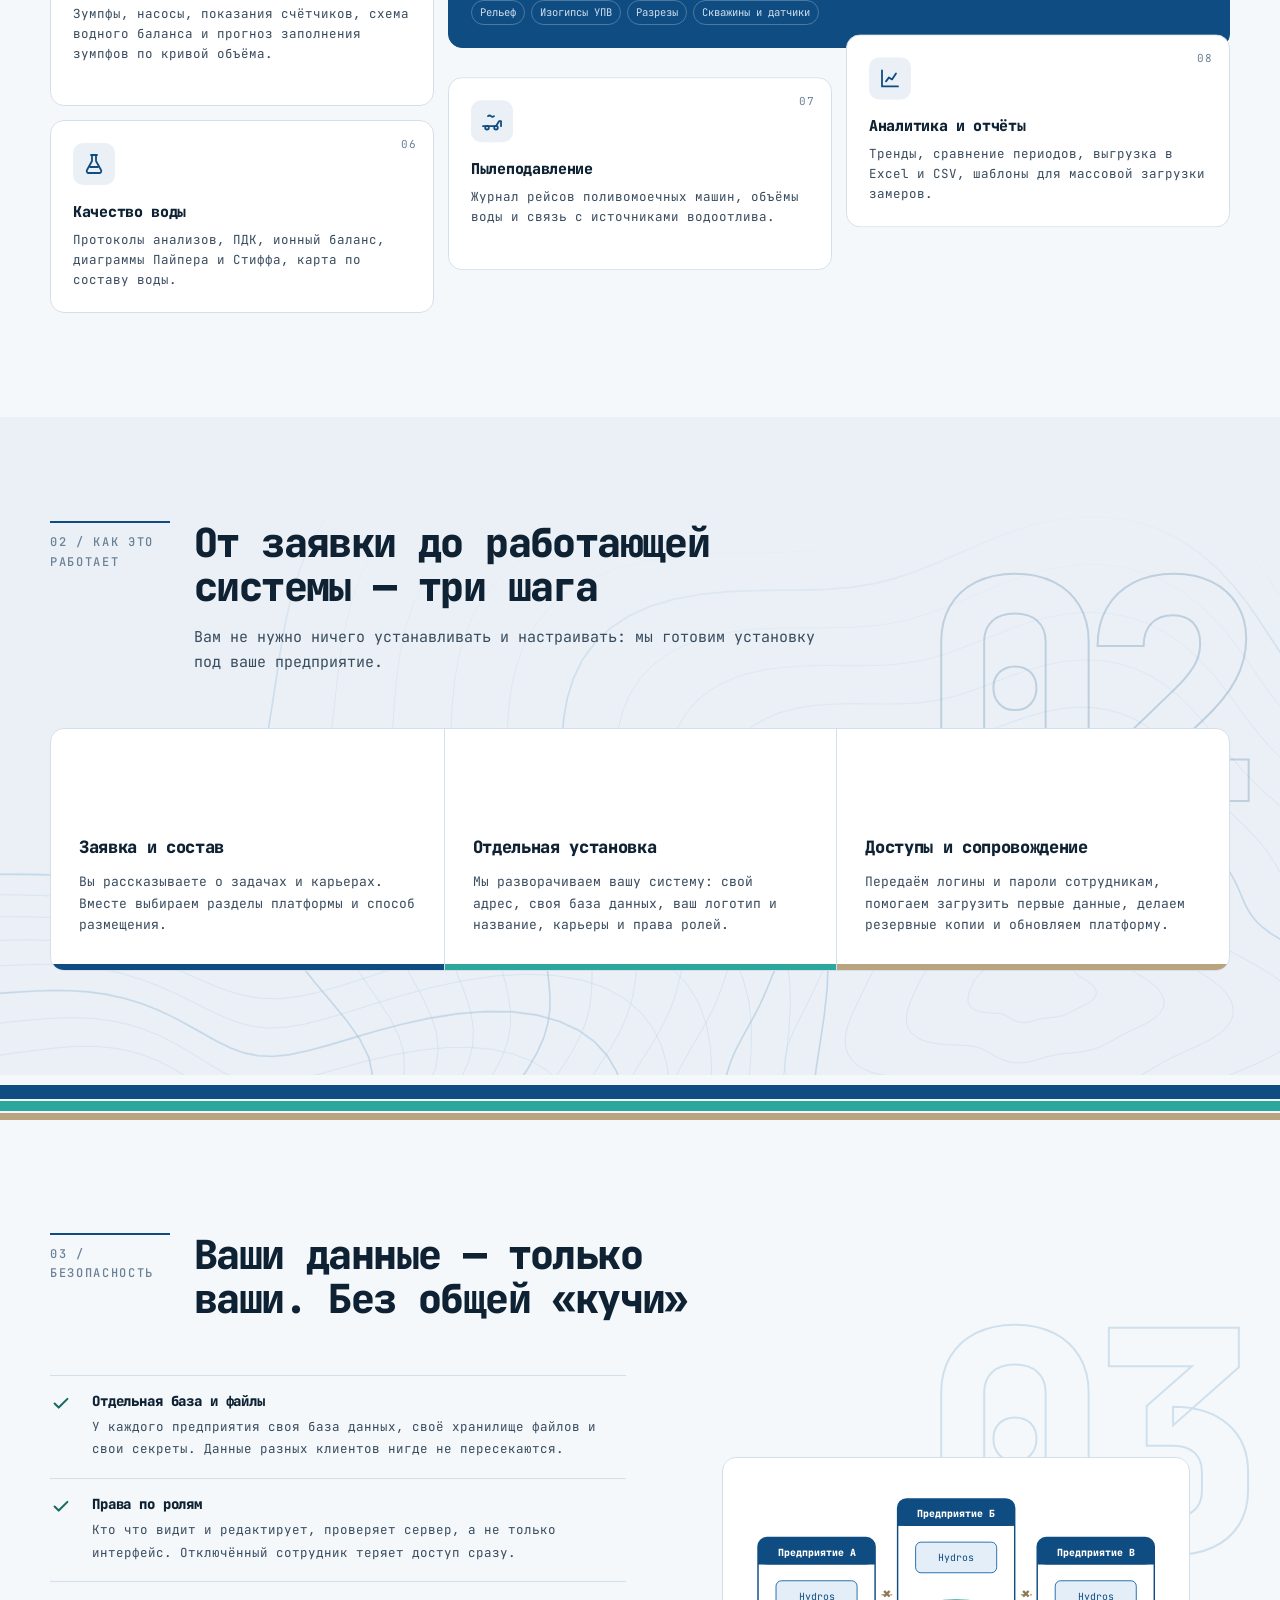
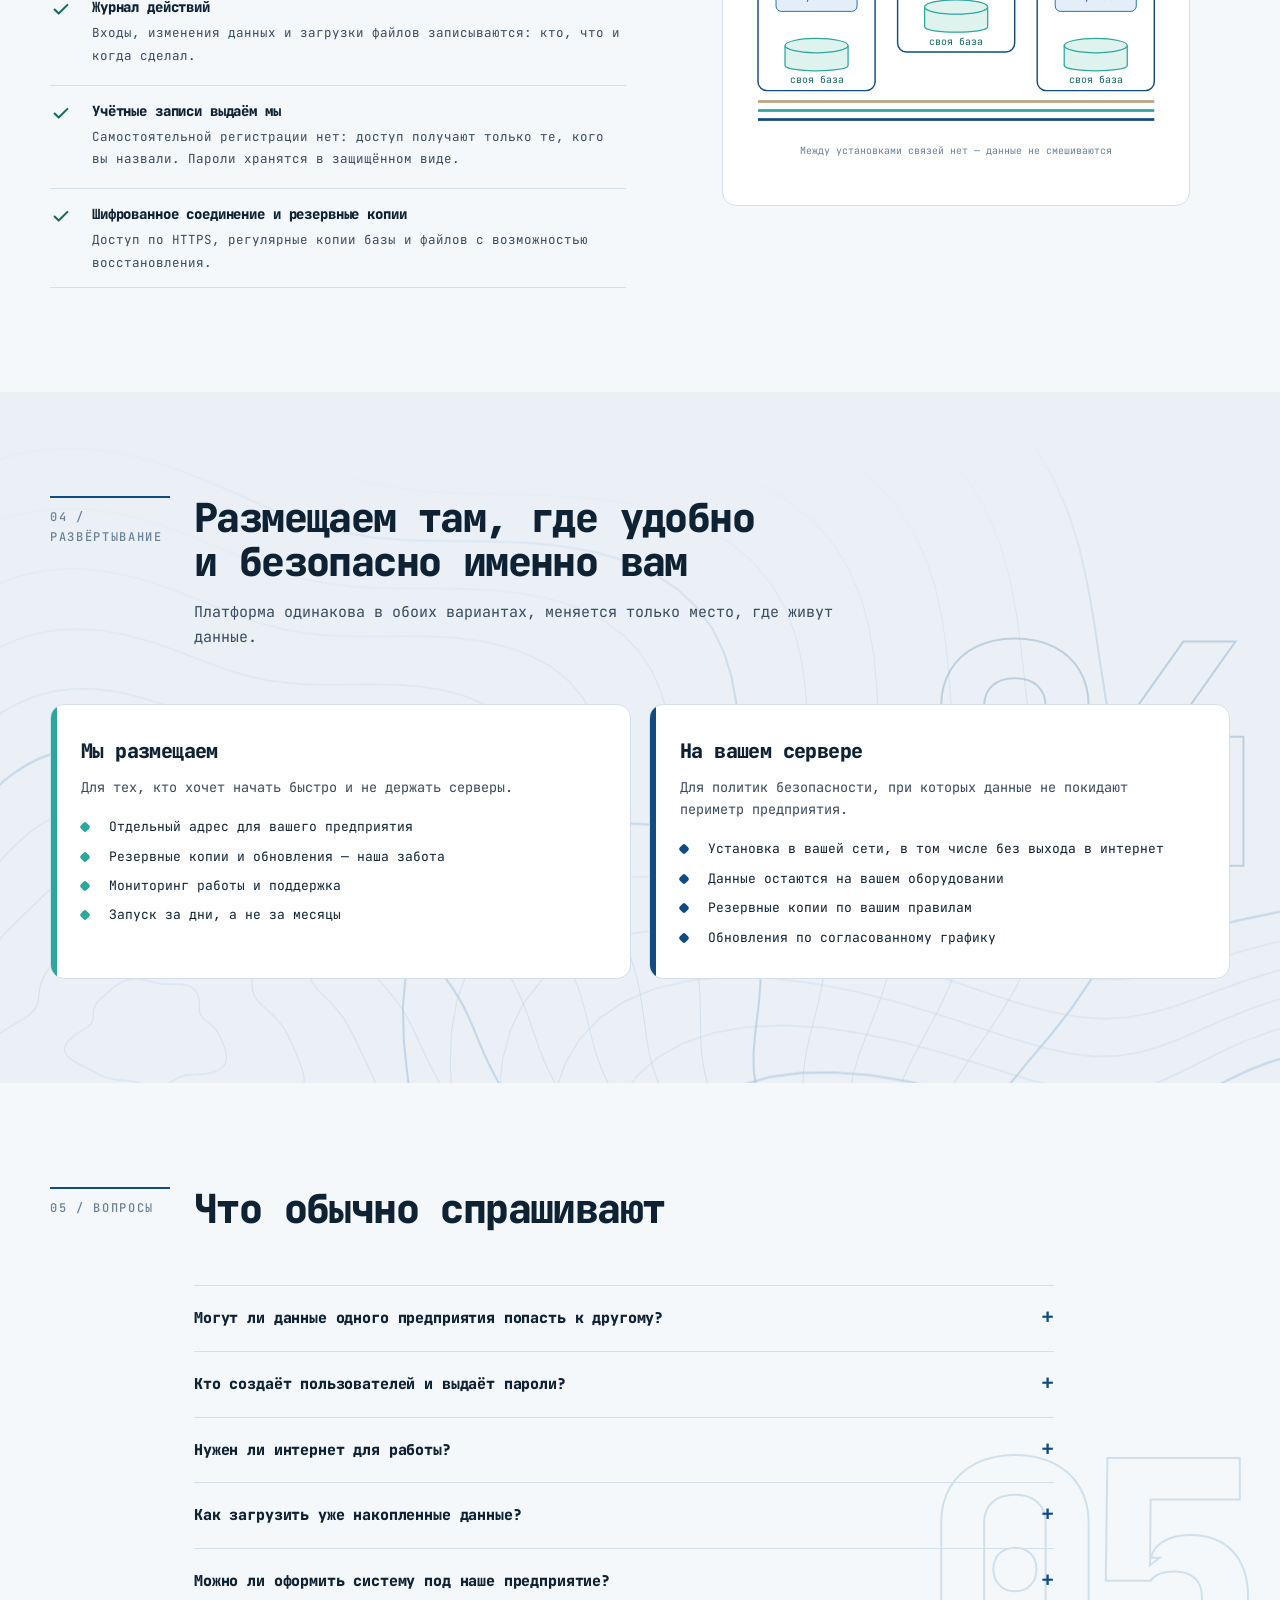
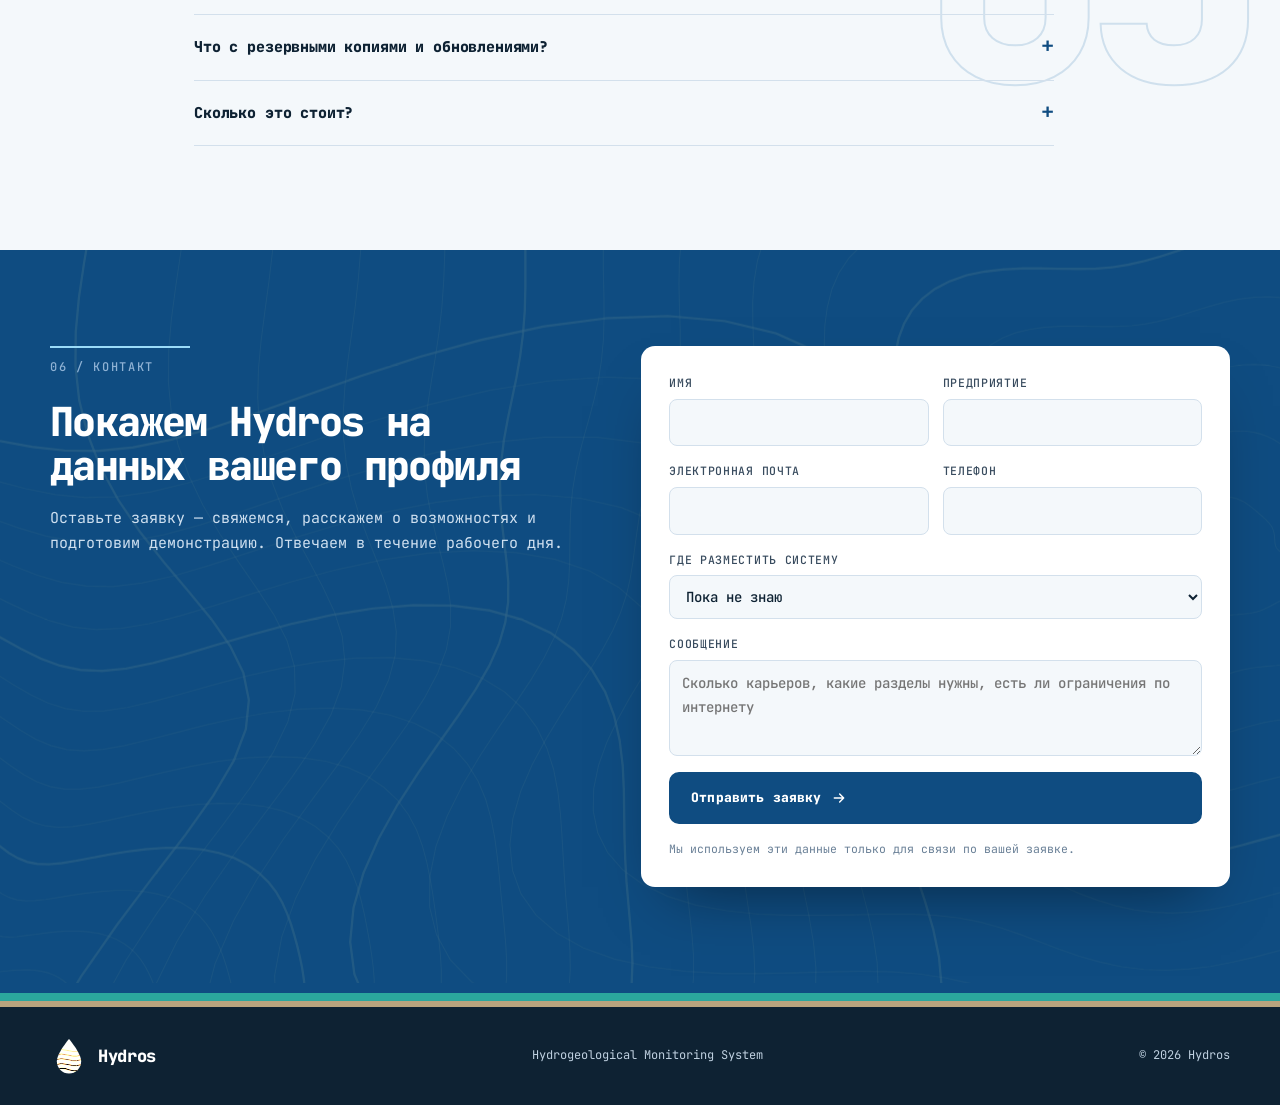
==== commit e2fbda59: "Hydros site preview Co-Authored-By: Claude Sonnet 5.5 <noreply@anthropic.com>" ====
--- a/index.html
+++ b/index.html
@@ -30,7 +30,7 @@
       <a href="#faq">Вопросы</a>
     </nav>
     <a class="lang" href="en/" hreflang="en" lang="en" title="English version" aria-label="English version">EN</a>
-    <a class="btn small" href="demo/">Открыть демо</a>
+    <a class="btn small" href="#contact">Запросить демо</a>
   </div>
 </header>
 
@@ -47,9 +47,9 @@
       <h1 class="rise d1">Вода карьера — <em>под контролем</em>, а не в таблицах</h1>
       <p class="lead rise d2">Hydros собирает замеры водопроявлений, скважин, пьезометров, водоотлива и химии воды в единый цифровой журнал — с картами, 3D-моделью и аналитикой. Для каждого предприятия отдельная защищённая установка.</p>
       <div class="cta rise d3">
-        <a class="btn" href="demo/">Открыть демо-версию
+        <a class="btn" href="#contact">Запросить доступ к демо
           <svg viewBox="0 0 24 24" fill="none" stroke="currentColor" stroke-width="2.2" stroke-linecap="round" stroke-linejoin="round"><path d="M5 12h14M13 6l6 6-6 6"/></svg></a>
-        <a class="btn ghost" href="#contact">Запросить демонстрацию</a>
+        <a class="btn ghost" href="#demo">Как это выглядит</a>
       </div>
       <p class="hero-note rise d4">
         <svg viewBox="0 0 24 24" fill="none" stroke="currentColor" stroke-width="2.2" stroke-linecap="round" stroke-linejoin="round"><path d="M12 3l8 3v6c0 5-3.5 8-8 9-4.5-1-8-4-8-9V6z"/><path d="M8.5 12l2.5 2.5 4.5-5"/></svg>
@@ -122,21 +122,21 @@
   <div class="wrap">
     <div class="demo-grid">
       <div class="demo-copy reveal">
-        <div class="sec-no">Демо / прямо в браузере</div>
-        <h2>Попробуйте платформу сами</h2>
-        <p class="sec-sub">Откройте демонстрационную версию: те же экраны, карты, графики, паспорта скважин и 3D-модель, что получит предприятие. Установка и регистрация не нужны.</p>
+        <div class="sec-no">Демо / по запросу</div>
+        <h2>Посмотрите платформу в работе</h2>
+        <p class="sec-sub">Демонстрационная версия доступна по запросу: те же экраны, карты, графики, паспорта скважин и 3D-модель, что получит предприятие. Оставьте заявку — вышлем доступ на вашу почту.</p>
         <ul class="demo-points">
           <li>Данные вымышленные — два карьера, скважины, зумпфы, пьезометры</li>
           <li>Режим только просмотра: ничего не сломать</li>
           <li>Лучше смотреть с компьютера или планшета</li>
         </ul>
         <div class="cta">
-          <a class="btn" href="demo/">Открыть демо-версию
+          <a class="btn" href="#contact">Запросить доступ к демо
             <svg viewBox="0 0 24 24" fill="none" stroke="currentColor" stroke-width="2.2" stroke-linecap="round" stroke-linejoin="round"><path d="M5 12h14M13 6l6 6-6 6"/></svg></a>
           <a class="btn ghost" href="#contact">Запросить презентацию</a>
         </div>
       </div>
-      <a class="demo-shot reveal" href="demo/" aria-label="Открыть демо-версию Hydros">
+      <a class="demo-shot reveal" href="#contact" aria-label="Запросить доступ к демо-версии Hydros">
         <span class="demo-bar" aria-hidden="true"><i></i><i></i><i></i></span>
         <img src="assets/demo-preview.jpg" alt="Окно «Обзор» демонстрационной версии Hydros: откачка, состояние скважин, датчики и паспорта" loading="lazy" width="1440" height="900">
       </a>
@@ -324,7 +324,7 @@
       <h2 style="margin-top:22px">Покажем Hydros на данных вашего профиля</h2>
       <p class="lead">Оставьте заявку — свяжемся, расскажем о возможностях и подготовим демонстрацию. Отвечаем в течение рабочего дня.</p>
     </div>
-    <form id="lead" class="reveal" data-contact-email="hello@hydros.example" novalidate>
+    <form id="lead" class="reveal" data-contact-email="hello@hydros-platform.com" novalidate>
       <div class="row2">
         <label>Имя<input name="name" autocomplete="name" required></label>
         <label>Предприятие<input name="company" autocomplete="organization" required></label>
--- a/styles.css
+++ b/styles.css
@@ -249,7 +249,7 @@
   .top .btn { margin-left: auto; }
   .hero { padding: 40px 0 64px; }
   .grid, .steps, .two, .row2 { grid-template-columns: 1fr; }
-  .mod.wide { grid-column: auto; }
+  .mod.wide, .grid .mod:last-child { grid-column: auto; }
   .step { border-left: 0; border-top: 1px solid var(--line); } .step:first-child { border-top: 0; }
   .win-body { grid-template-columns: 1fr; } .win-side { display: none; }
   .sec { padding: 72px 0; }
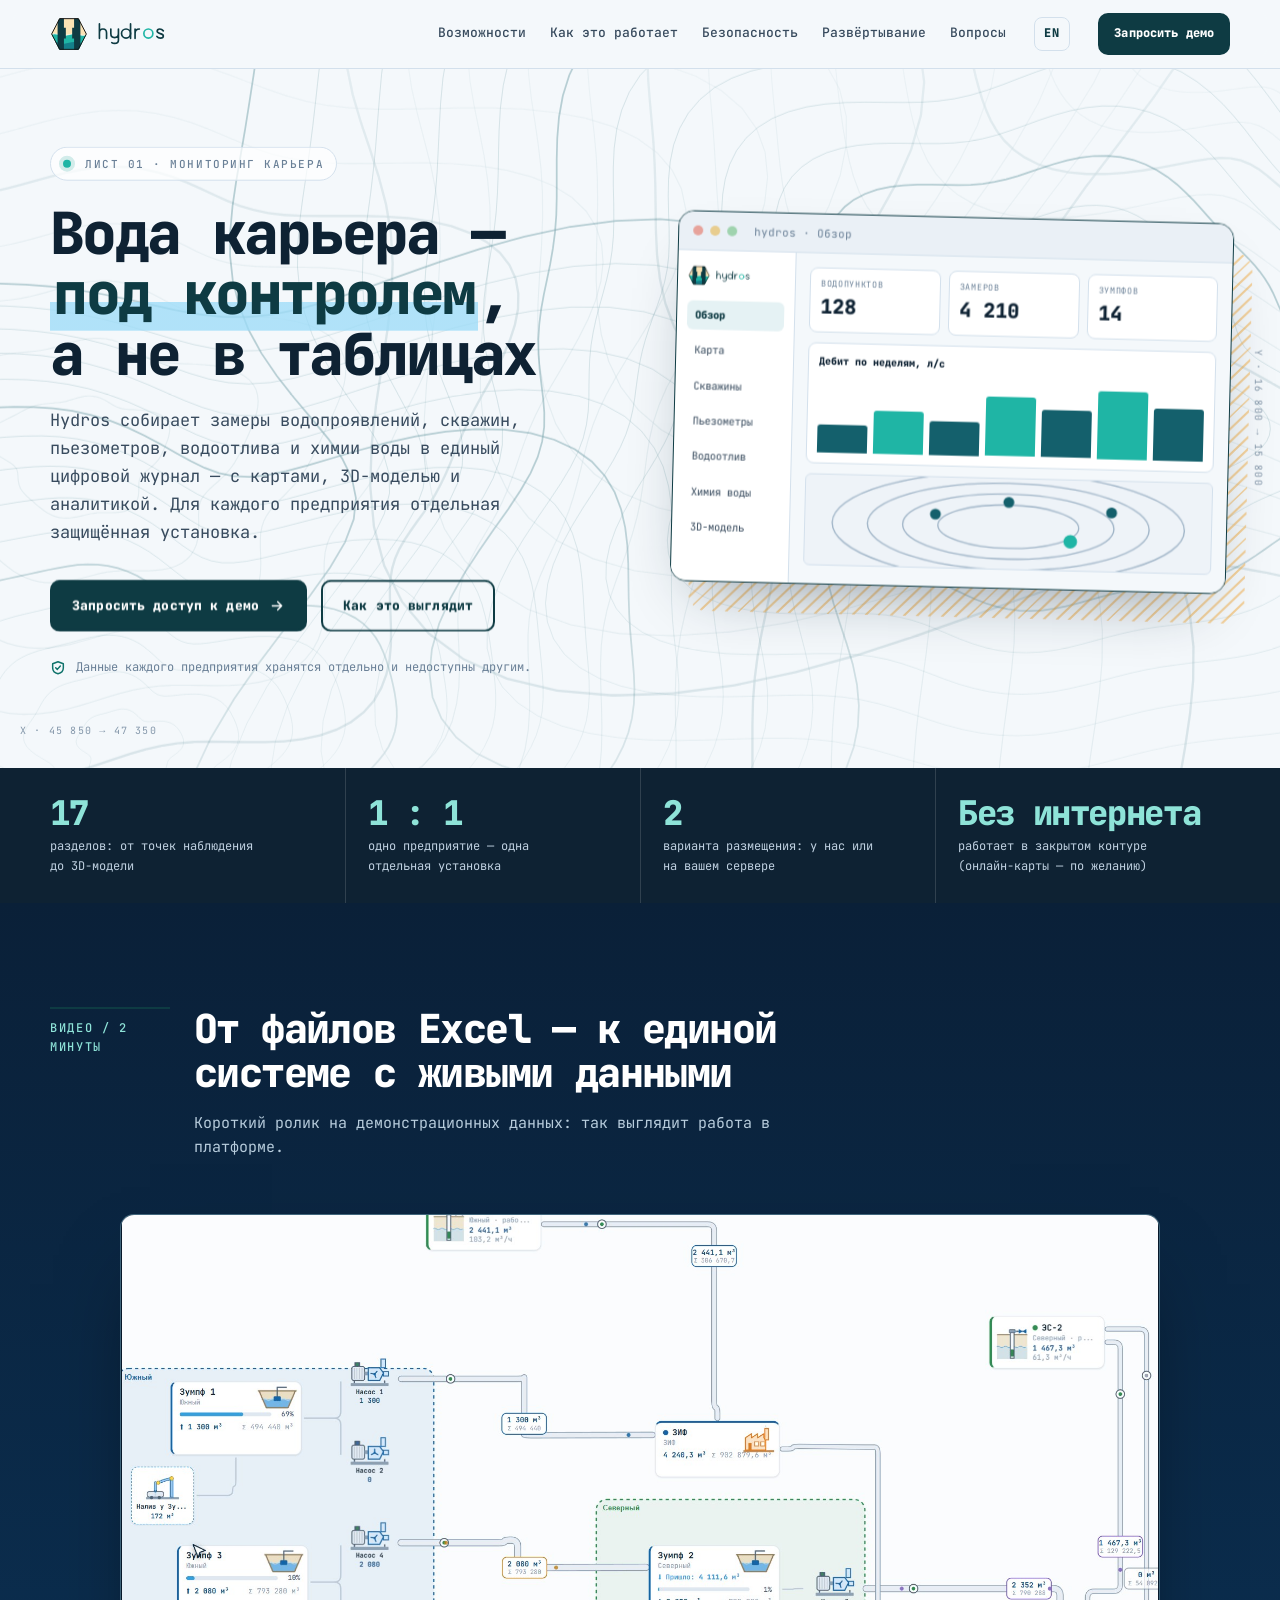
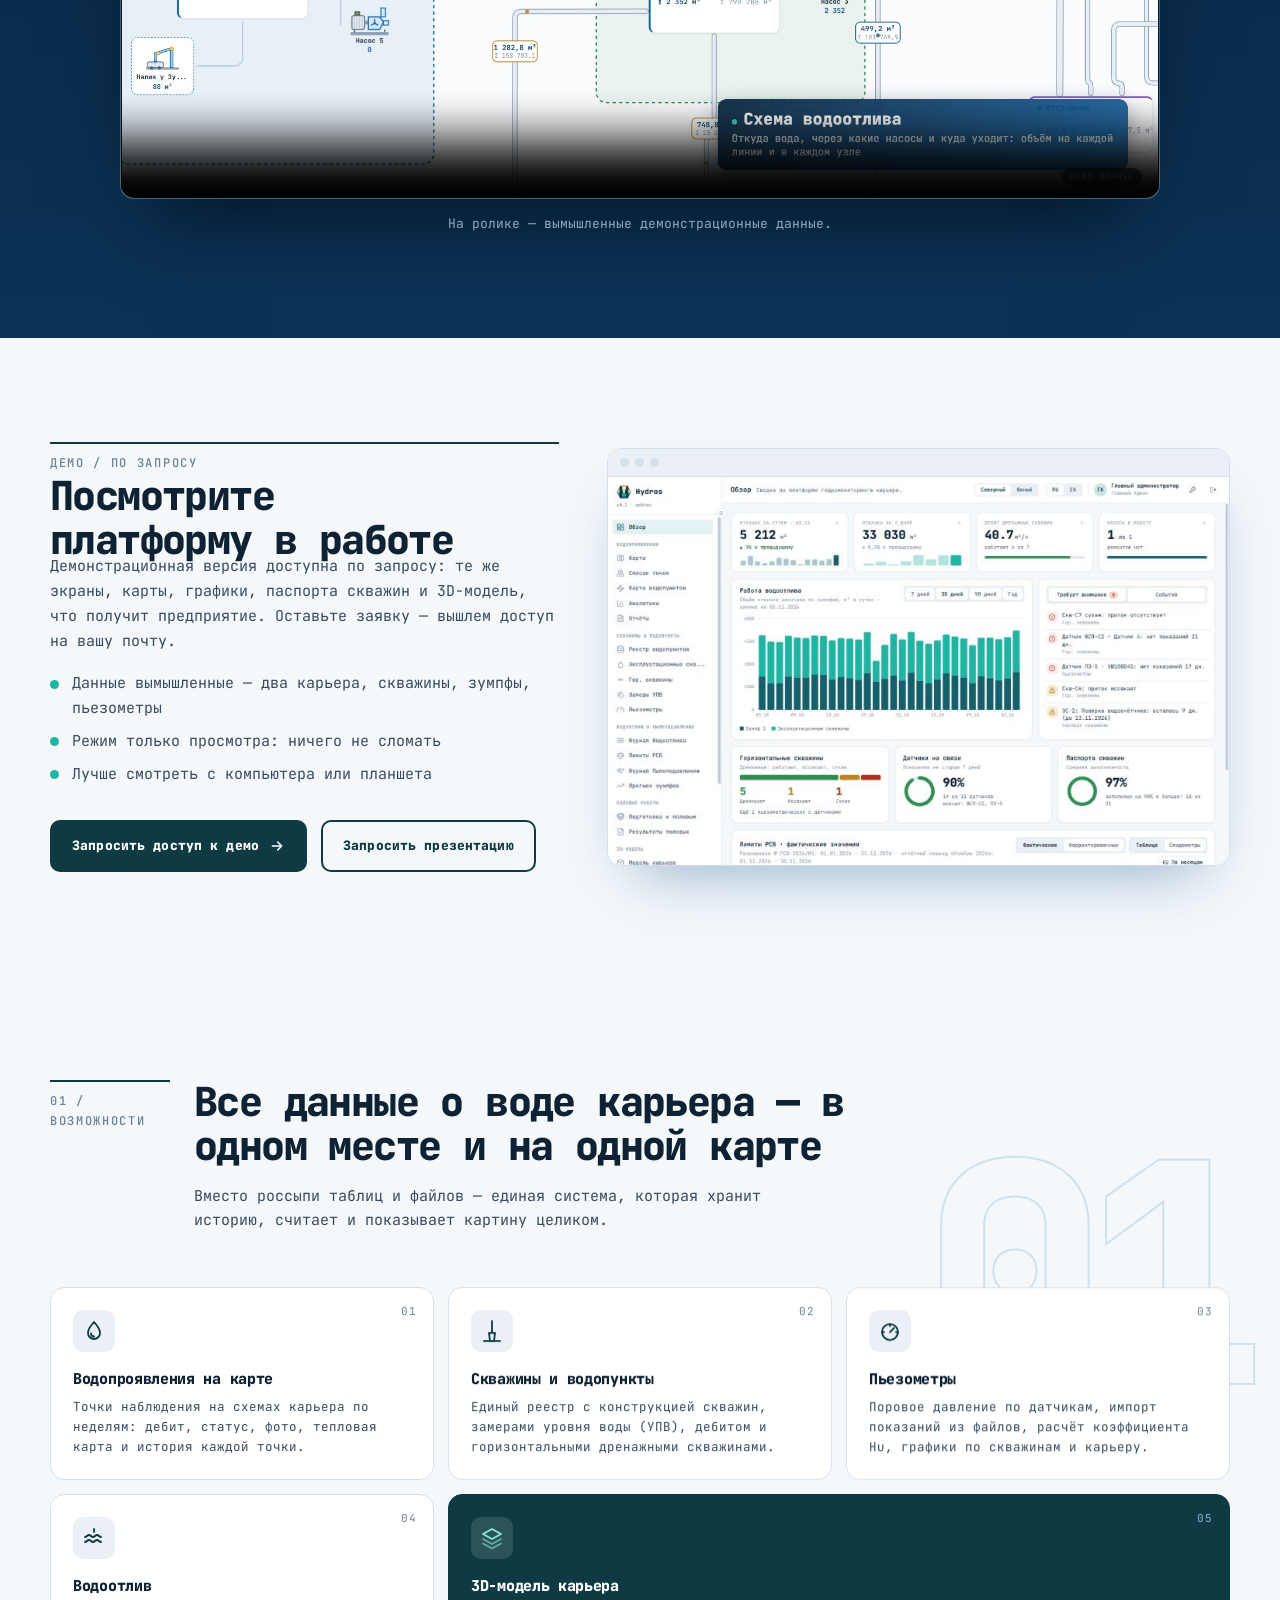
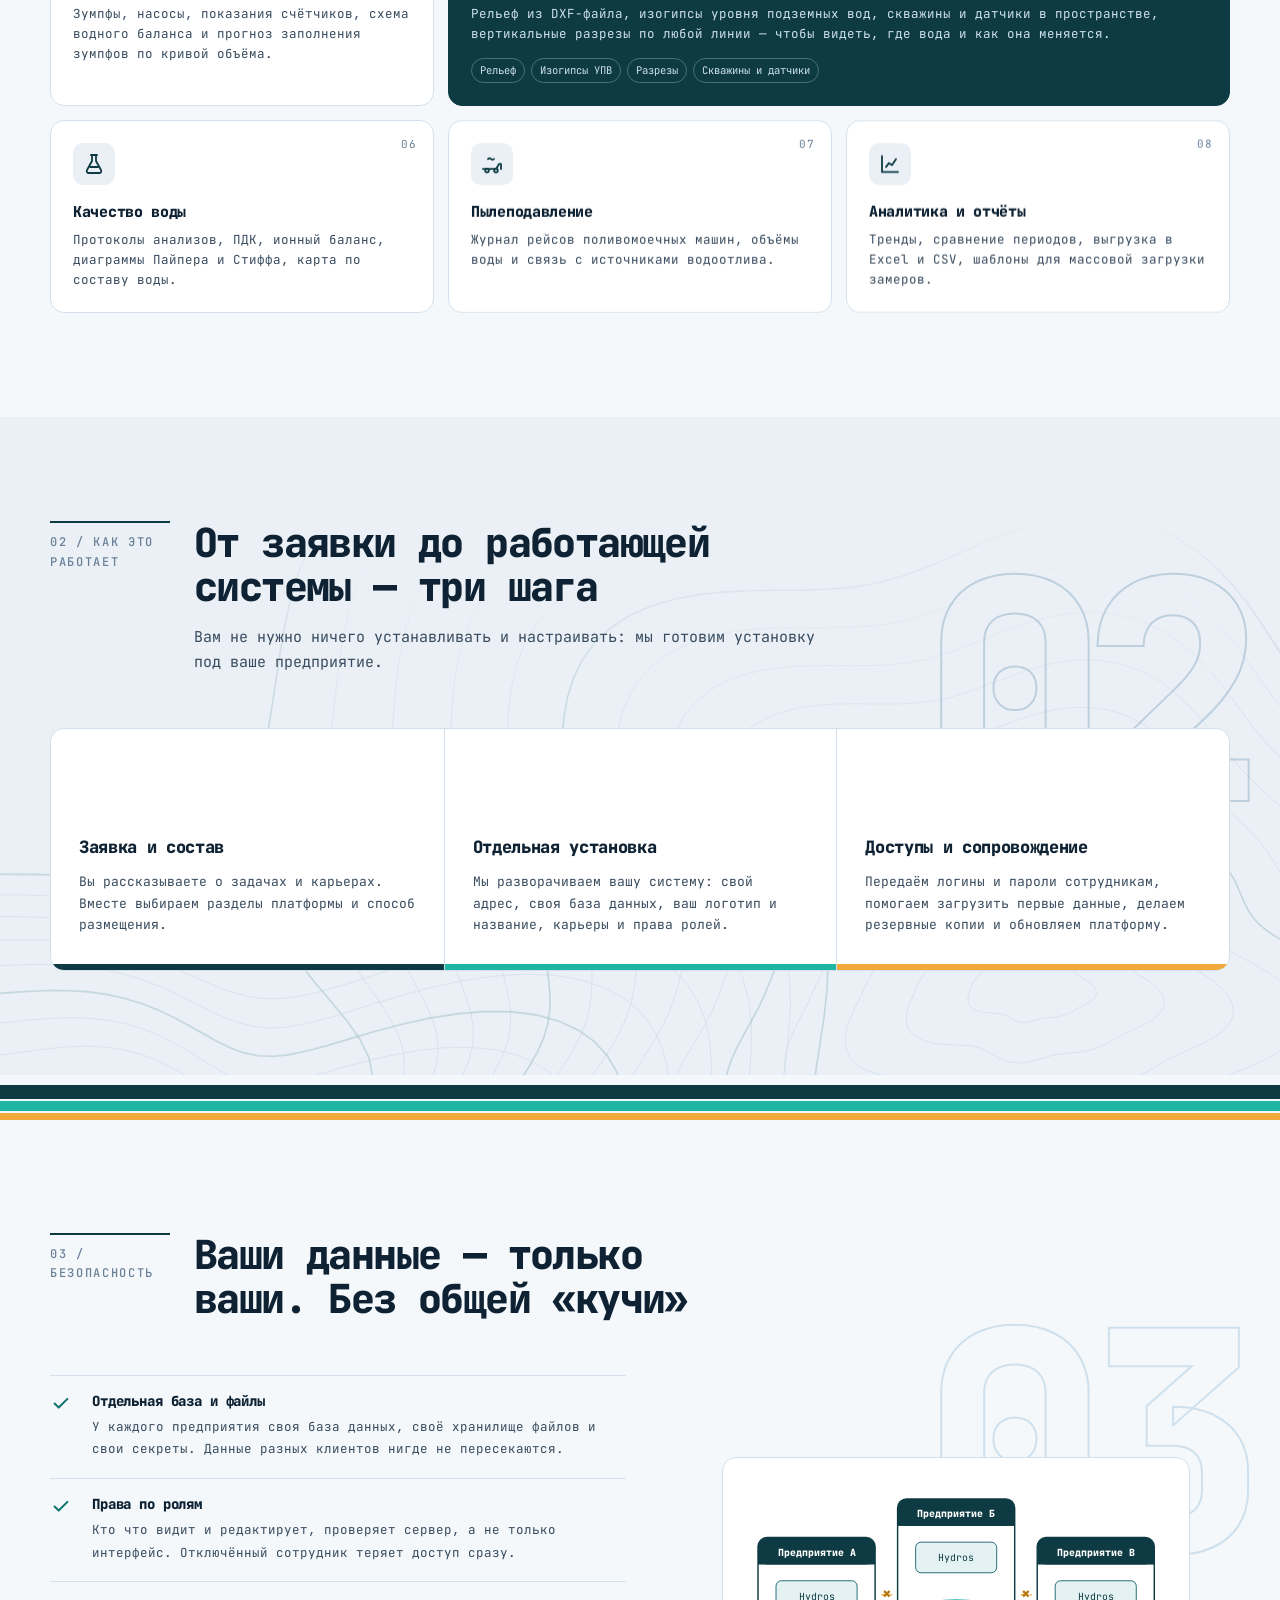
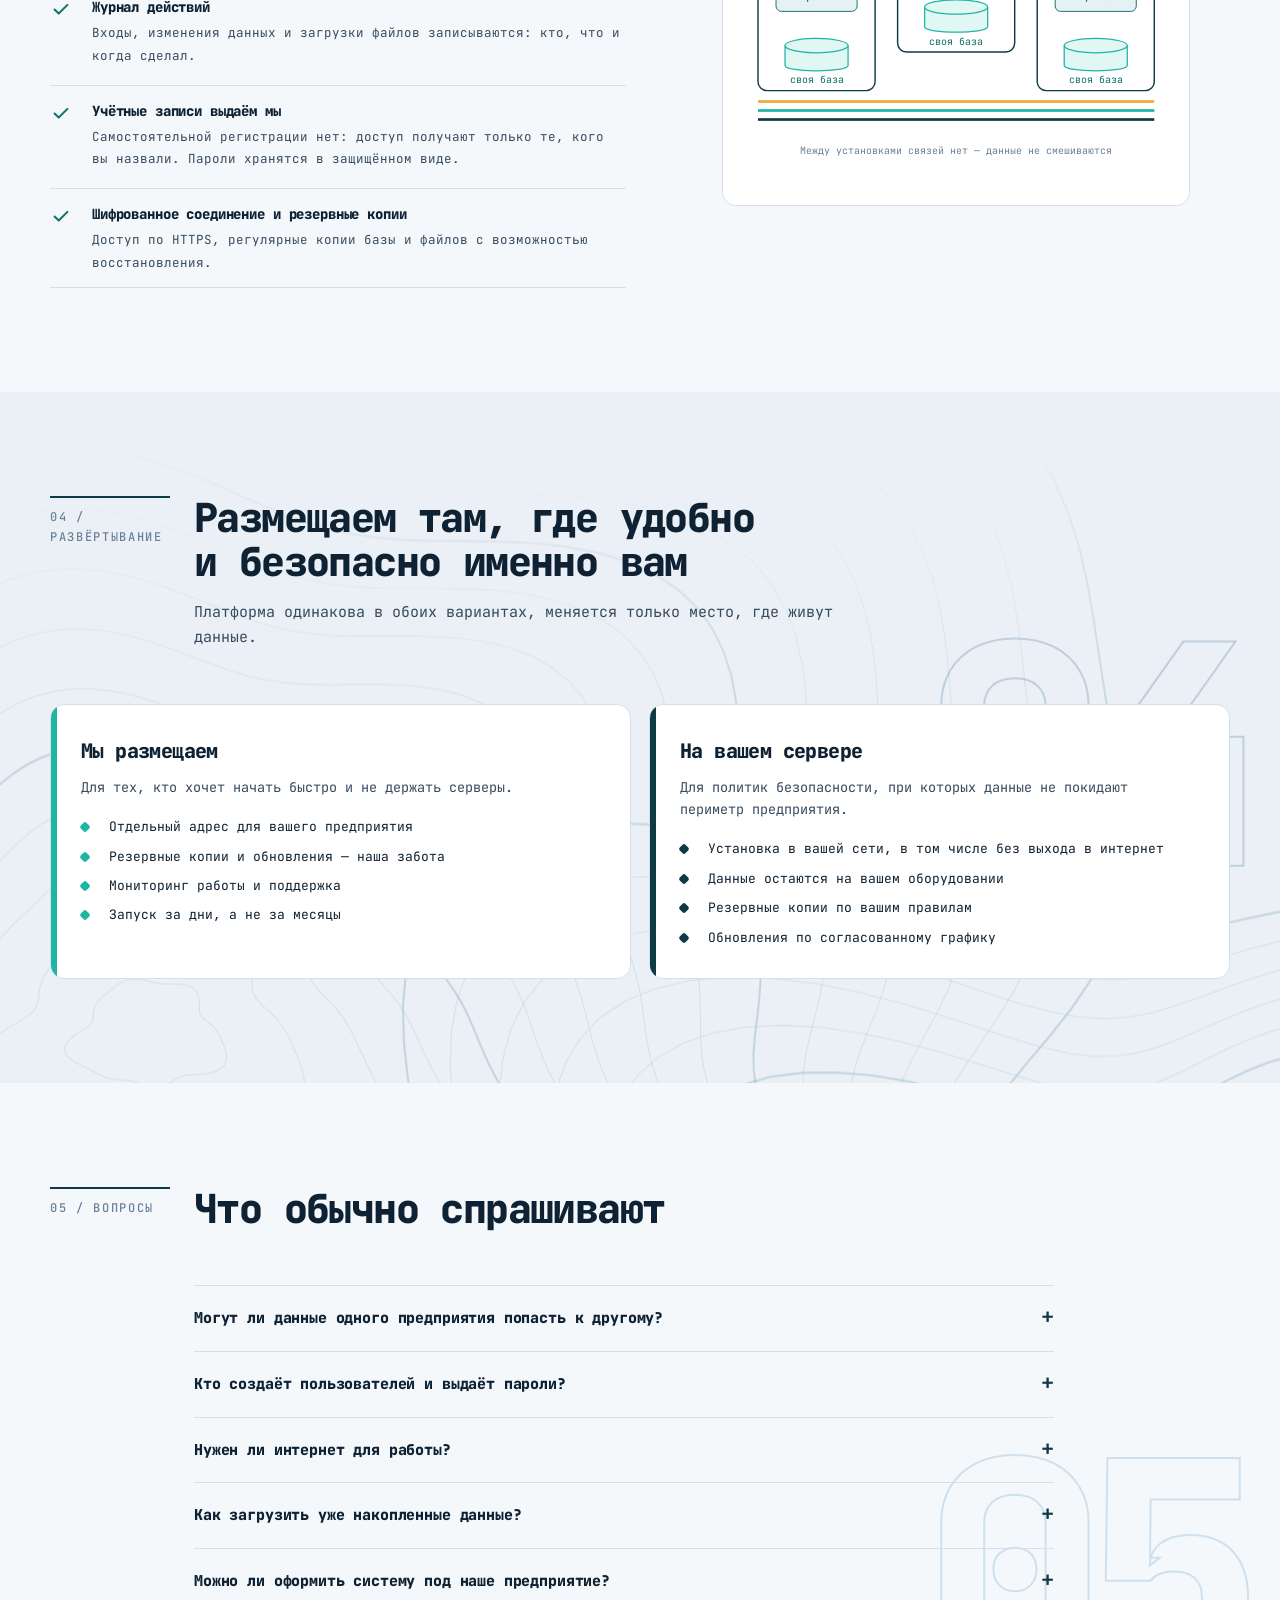
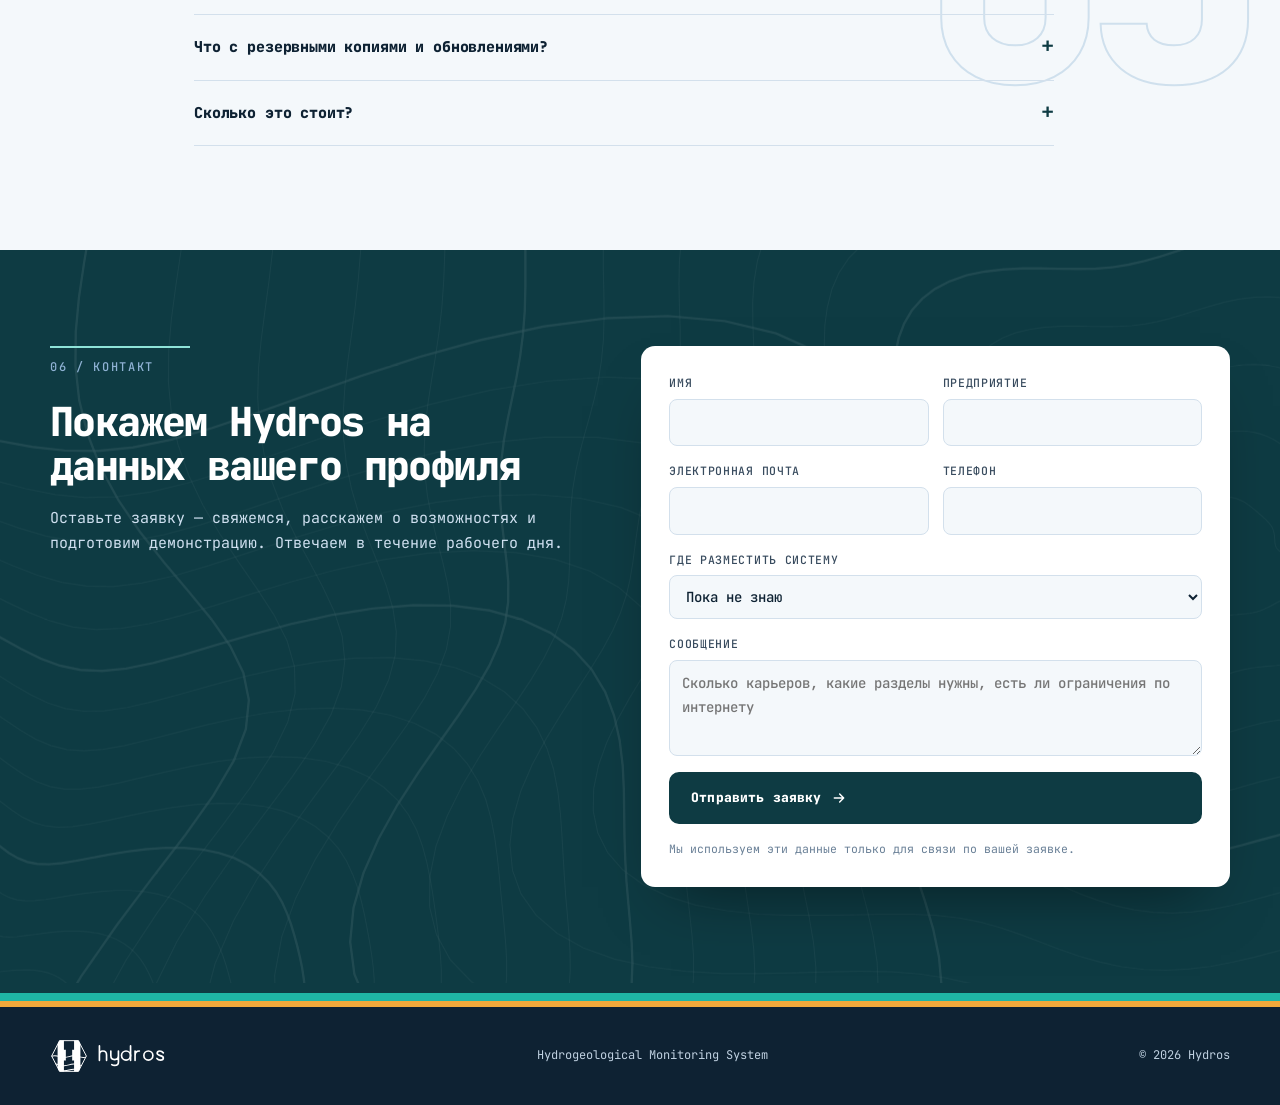
==== commit 0de2aa07: "Hydros site preview Co-Authored-By: Claude Sonnet 5.5 <noreply@anthropic.com>" ====
--- a/index.html
+++ b/index.html
@@ -21,7 +21,7 @@
 
 <header class="top">
   <div class="wrap">
-    <a class="brand" href="#top" aria-label="Hydros — на главную"><img src="assets/emblem.svg" alt=""><span><b>Hyd</b><i>ros</i></span></a>
+    <a class="brand" href="#top" aria-label="Hydros — на главную"><img src="assets/emblem.svg" alt=""><img class="wm" src="assets/wordmark.svg" alt="hydros"></a>
     <nav class="nav" aria-label="Разделы сайта">
       <a href="#features">Возможности</a>
       <a href="#how">Как это работает</a>
@@ -63,7 +63,7 @@
         <div class="win-bar"><i></i><i></i><i></i><span>hydros · Обзор</span></div>
         <div class="win-body">
           <div class="win-side">
-            <div class="logo"><img src="assets/emblem.svg" alt="">Hydros</div>
+            <div class="logo"><img src="assets/emblem.svg" alt=""><img class="wm" src="assets/wordmark.svg" alt="hydros"></div>
             <div class="it on">Обзор</div><div class="it">Карта</div><div class="it">Скважины</div><div class="it">Пьезометры</div><div class="it">Водоотлив</div><div class="it">Химия воды</div><div class="it">3D-модель</div>
           </div>
           <div class="win-main">
@@ -79,8 +79,8 @@
                 <g fill="none" stroke="#9FB4C7" stroke-width="1">
                   <ellipse cx="150" cy="48" rx="130" ry="40"/><ellipse cx="150" cy="48" rx="104" ry="32"/><ellipse cx="150" cy="48" rx="78" ry="24"/><ellipse cx="150" cy="48" rx="52" ry="16"/>
                 </g>
-                <circle cx="96" cy="40" r="4" fill="#1565A6"/><circle cx="196" cy="58" r="4" fill="#2BA79D"/><circle cx="150" cy="30" r="4" fill="#1565A6"/><circle cx="226" cy="36" r="4" fill="#1565A6"/>
-                <circle class="pulse" cx="196" cy="58" r="5" fill="#2BA79D"/>
+                <circle cx="96" cy="40" r="4" fill="#14606C"/><circle cx="196" cy="58" r="4" fill="#1FB5A5"/><circle cx="150" cy="30" r="4" fill="#14606C"/><circle cx="226" cy="36" r="4" fill="#14606C"/>
+                <circle class="pulse" cx="196" cy="58" r="5" fill="#1FB5A5"/>
               </svg>
             </div>
           </div>
@@ -138,7 +138,7 @@
       </div>
       <a class="demo-shot reveal" href="#contact" aria-label="Запросить доступ к демо-версии Hydros">
         <span class="demo-bar" aria-hidden="true"><i></i><i></i><i></i></span>
-        <img src="assets/demo-preview.jpg" alt="Окно «Обзор» демонстрационной версии Hydros: откачка, состояние скважин, датчики и паспорта" loading="lazy" width="1440" height="900">
+        <img src="assets/demo-preview.png" alt="Окно «Обзор» демонстрационной версии Hydros: откачка, состояние скважин, датчики и паспорта" loading="lazy" width="1440" height="900">
       </a>
     </div>
   </div>
@@ -240,18 +240,18 @@
       <figure class="iso reveal">
         <svg viewBox="0 -28 460 328" role="img" aria-label="Три предприятия, у каждого собственная установка и база данных, связей между ними нет">
           <g font-family="JetBrains Mono, monospace" font-size="11" text-anchor="middle">
-            <g class="ent" data-speed="0.07" data-max="0.14" transform="translate(10 10)"><rect width="130" height="170" rx="10" fill="#fff" stroke="#0F4C81" stroke-width="1.6"/><rect y="0" width="130" height="30" rx="10" fill="#0F4C81"/><rect y="20" width="130" height="10" fill="#0F4C81"/><text x="65" y="20" fill="#fff" font-weight="800">Предприятие А</text>
-              <rect x="20" y="48" width="90" height="34" rx="6" fill="#E4EEF8" stroke="#1565A6"/><text x="65" y="69" fill="#0F4C81">Hydros</text>
-              <path d="M30 120v22c0 8 70 8 70 0v-22" fill="#DFF3EE" stroke="#2BA79D" stroke-width="1.4"/><ellipse cx="65" cy="120" rx="35" ry="8" fill="#DFF3EE" stroke="#2BA79D" stroke-width="1.4"/><text x="65" y="162" fill="#17695F">своя база</text></g>
-            <g class="ent" data-speed="-0.05" data-max="0.14" transform="translate(165 10)"><rect width="130" height="170" rx="10" fill="#fff" stroke="#0F4C81" stroke-width="1.6"/><rect y="0" width="130" height="30" rx="10" fill="#0F4C81"/><rect y="20" width="130" height="10" fill="#0F4C81"/><text x="65" y="20" fill="#fff" font-weight="800">Предприятие Б</text>
-              <rect x="20" y="48" width="90" height="34" rx="6" fill="#E4EEF8" stroke="#1565A6"/><text x="65" y="69" fill="#0F4C81">Hydros</text>
-              <path d="M30 120v22c0 8 70 8 70 0v-22" fill="#DFF3EE" stroke="#2BA79D" stroke-width="1.4"/><ellipse cx="65" cy="120" rx="35" ry="8" fill="#DFF3EE" stroke="#2BA79D" stroke-width="1.4"/><text x="65" y="162" fill="#17695F">своя база</text></g>
-            <g class="ent" data-speed="0.1" data-max="0.14" transform="translate(320 10)"><rect width="130" height="170" rx="10" fill="#fff" stroke="#0F4C81" stroke-width="1.6"/><rect y="0" width="130" height="30" rx="10" fill="#0F4C81"/><rect y="20" width="130" height="10" fill="#0F4C81"/><text x="65" y="20" fill="#fff" font-weight="800">Предприятие В</text>
-              <rect x="20" y="48" width="90" height="34" rx="6" fill="#E4EEF8" stroke="#1565A6"/><text x="65" y="69" fill="#0F4C81">Hydros</text>
-              <path d="M30 120v22c0 8 70 8 70 0v-22" fill="#DFF3EE" stroke="#2BA79D" stroke-width="1.4"/><ellipse cx="65" cy="120" rx="35" ry="8" fill="#DFF3EE" stroke="#2BA79D" stroke-width="1.4"/><text x="65" y="162" fill="#17695F">своя база</text></g>
-            <g stroke="#B9A47F" stroke-width="1.6" stroke-dasharray="5 5" fill="none"><path d="M147 95h12M302 95h12"/></g>
-            <g fill="#8F7A58" font-size="18" font-weight="800"><text x="153" y="100">×</text><text x="308" y="100">×</text></g>
-            <rect x="10" y="212" width="440" height="3" fill="#B9A47F"/><rect x="10" y="222" width="440" height="3" fill="#2BA79D"/><rect x="10" y="232" width="440" height="3" fill="#0F4C81"/>
+            <g class="ent" data-speed="0.07" data-max="0.14" transform="translate(10 10)"><rect width="130" height="170" rx="10" fill="#fff" stroke="#0E3B43" stroke-width="1.6"/><rect y="0" width="130" height="30" rx="10" fill="#0E3B43"/><rect y="20" width="130" height="10" fill="#0E3B43"/><text x="65" y="20" fill="#fff" font-weight="800">Предприятие А</text>
+              <rect x="20" y="48" width="90" height="34" rx="6" fill="#E5F2F4" stroke="#14606C"/><text x="65" y="69" fill="#0E3B43">Hydros</text>
+              <path d="M30 120v22c0 8 70 8 70 0v-22" fill="#E0F7F4" stroke="#1FB5A5" stroke-width="1.4"/><ellipse cx="65" cy="120" rx="35" ry="8" fill="#E0F7F4" stroke="#1FB5A5" stroke-width="1.4"/><text x="65" y="162" fill="#10736B">своя база</text></g>
+            <g class="ent" data-speed="-0.05" data-max="0.14" transform="translate(165 10)"><rect width="130" height="170" rx="10" fill="#fff" stroke="#0E3B43" stroke-width="1.6"/><rect y="0" width="130" height="30" rx="10" fill="#0E3B43"/><rect y="20" width="130" height="10" fill="#0E3B43"/><text x="65" y="20" fill="#fff" font-weight="800">Предприятие Б</text>
+              <rect x="20" y="48" width="90" height="34" rx="6" fill="#E5F2F4" stroke="#14606C"/><text x="65" y="69" fill="#0E3B43">Hydros</text>
+              <path d="M30 120v22c0 8 70 8 70 0v-22" fill="#E0F7F4" stroke="#1FB5A5" stroke-width="1.4"/><ellipse cx="65" cy="120" rx="35" ry="8" fill="#E0F7F4" stroke="#1FB5A5" stroke-width="1.4"/><text x="65" y="162" fill="#10736B">своя база</text></g>
+            <g class="ent" data-speed="0.1" data-max="0.14" transform="translate(320 10)"><rect width="130" height="170" rx="10" fill="#fff" stroke="#0E3B43" stroke-width="1.6"/><rect y="0" width="130" height="30" rx="10" fill="#0E3B43"/><rect y="20" width="130" height="10" fill="#0E3B43"/><text x="65" y="20" fill="#fff" font-weight="800">Предприятие В</text>
+              <rect x="20" y="48" width="90" height="34" rx="6" fill="#E5F2F4" stroke="#14606C"/><text x="65" y="69" fill="#0E3B43">Hydros</text>
+              <path d="M30 120v22c0 8 70 8 70 0v-22" fill="#E0F7F4" stroke="#1FB5A5" stroke-width="1.4"/><ellipse cx="65" cy="120" rx="35" ry="8" fill="#E0F7F4" stroke="#1FB5A5" stroke-width="1.4"/><text x="65" y="162" fill="#10736B">своя база</text></g>
+            <g stroke="#F2A93B" stroke-width="1.6" stroke-dasharray="5 5" fill="none"><path d="M147 95h12M302 95h12"/></g>
+            <g fill="#B97A12" font-size="18" font-weight="800"><text x="153" y="100">×</text><text x="308" y="100">×</text></g>
+            <rect x="10" y="212" width="440" height="3" fill="#F2A93B"/><rect x="10" y="222" width="440" height="3" fill="#1FB5A5"/><rect x="10" y="232" width="440" height="3" fill="#0E3B43"/>
             <text x="230" y="272" fill="#6A8097">Между установками связей нет — данные не смешиваются</text>
           </g>
         </svg>
@@ -320,7 +320,7 @@
   <div class="contact-bg" data-speed="-0.24" data-max="0.3" aria-hidden="true"></div>
   <div class="wrap">
     <div class="reveal">
-      <div class="sec-no" style="color:#8FB2D4;border-top-color:#9ADBF8;max-width:140px">06 / Контакт</div>
+      <div class="sec-no" style="color:#8FB2D4;border-top-color:#8EE3D8;max-width:140px">06 / Контакт</div>
       <h2 style="margin-top:22px">Покажем Hydros на данных вашего профиля</h2>
       <p class="lead">Оставьте заявку — свяжемся, расскажем о возможностях и подготовим демонстрацию. Отвечаем в течение рабочего дня.</p>
     </div>
@@ -349,7 +349,7 @@
 <div class="strata" aria-hidden="true"><i data-speed-x="0.22"></i><i data-speed-x="-0.18"></i><i data-speed-x="0.1"></i></div>
 <footer>
   <div class="wrap">
-    <a class="brand" href="#top"><img src="assets/emblem-mono.svg" alt="" style="filter:invert(1) brightness(2)"><span><b>Hydros</b></span></a>
+    <a class="brand" href="#top"><img src="assets/emblem-mono.svg" alt="" style="filter:invert(1) brightness(2)"><img class="wm" src="assets/wordmark-mono.svg" alt="hydros" style="filter:invert(1) brightness(2)"></a>
     <span>Hydrogeological Monitoring System</span>
     <span><a class="legal-link" href="privacy.html" hidden>Политика обработки данных</a> <span id="year-wrap">© <span id="year">2026</span> Hydros</span></span>
   </div>
--- a/styles.css
+++ b/styles.css
@@ -13,13 +13,13 @@
   --ink: #0E2233;
   --ink-2: #384B5E;
   --ink-3: #6A8097;
-  --navy: #0F4C81;
-  --blue: #1565A6;
-  --sky: #9ADBF8;
-  --teal: #2BA79D;
-  --teal-ink: #17695F;
-  --sand: #B9A47F;
-  --sand-deep: #8F7A58;
+  --navy: #0E3B43;
+  --blue: #14606C;
+  --sky: #8EE3D8;
+  --teal: #1FB5A5;
+  --teal-ink: #10736B;
+  --sand: #F2A93B;
+  --sand-deep: #B97A12;
   --paper: #F4F8FB;
   --paper-2: #EAF0F6;
   --card: #FFFFFF;
@@ -53,6 +53,7 @@
 .top .wrap { display: flex; align-items: center; gap: 28px; height: 68px; }
 .brand { display: flex; align-items: center; gap: 10px; text-decoration: none; font-weight: 800; font-size: 20px; letter-spacing: -0.02em; }
 .brand img { height: 38px; width: auto; }
+.brand img.wm { height: 22px; width: auto; }
 .brand b { color: var(--navy); }
 .brand i { font-style: normal; color: var(--teal); }
 .nav { display: flex; gap: 24px; margin-left: auto; font-size: 13px; font-weight: 500; }
@@ -101,8 +102,9 @@
 .win-side { background: #fff; border-right: 1px solid var(--line); padding: 14px 10px; display: flex; flex-direction: column; gap: 6px; font-size: 10.5px; color: var(--ink-2); }
 .win-side .logo { display: flex; align-items: center; gap: 6px; font-weight: 800; font-size: 13px; margin-bottom: 8px; color: var(--navy); }
 .win-side .logo img { height: 22px; }
+.win-side .logo img.wm { height: 11px; }
 .win-side div.it { padding: 6px 8px; border-radius: 6px; }
-.win-side div.on { background: #E4EEF8; color: var(--navy); font-weight: 800; }
+.win-side div.on { background: #E5F2F4; color: var(--navy); font-weight: 800; }
 .win-main { padding: 14px; background: var(--paper); display: flex; flex-direction: column; gap: 10px; }
 .kpis { display: grid; grid-template-columns: repeat(3, 1fr); gap: 8px; }
 .kpi { background: #fff; border: 1px solid var(--line); border-radius: 8px; padding: 8px 10px; }
@@ -214,7 +216,7 @@
 textarea { min-height: 96px; resize: vertical; }
 input:focus, textarea:focus, select:focus { outline: none; border-color: var(--navy); background: #fff; box-shadow: 0 0 0 4px rgba(21,101,166,.14); }
 .form-note { font-size: 11.5px; color: var(--ink-3); }
-.form-ok { display: none; padding: 12px 14px; border-radius: 8px; background: #DFF3EE; color: var(--teal-ink); font-size: 13px; }
+.form-ok { display: none; padding: 12px 14px; border-radius: 8px; background: #E0F7F4; color: var(--teal-ink); font-size: 13px; }
 .form-ok.show { display: block; }
 
 /* подвал и пласты */
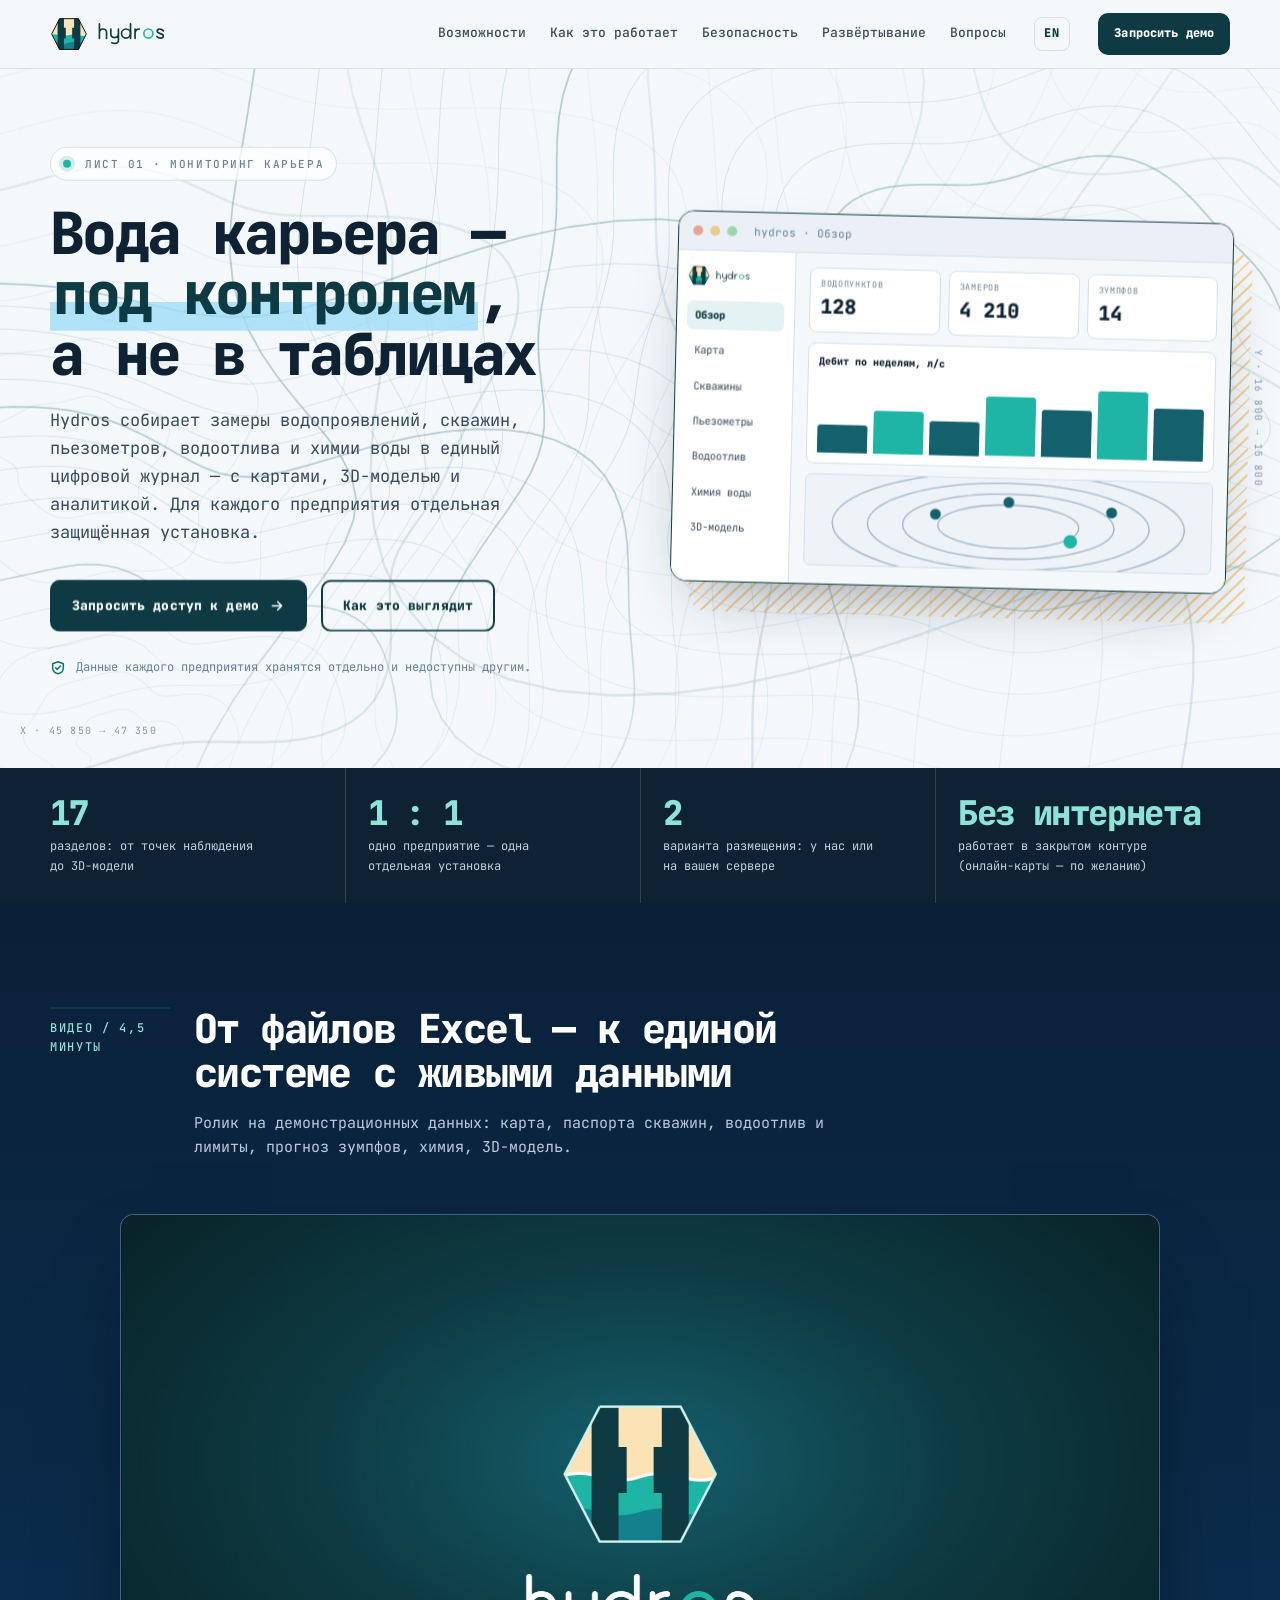
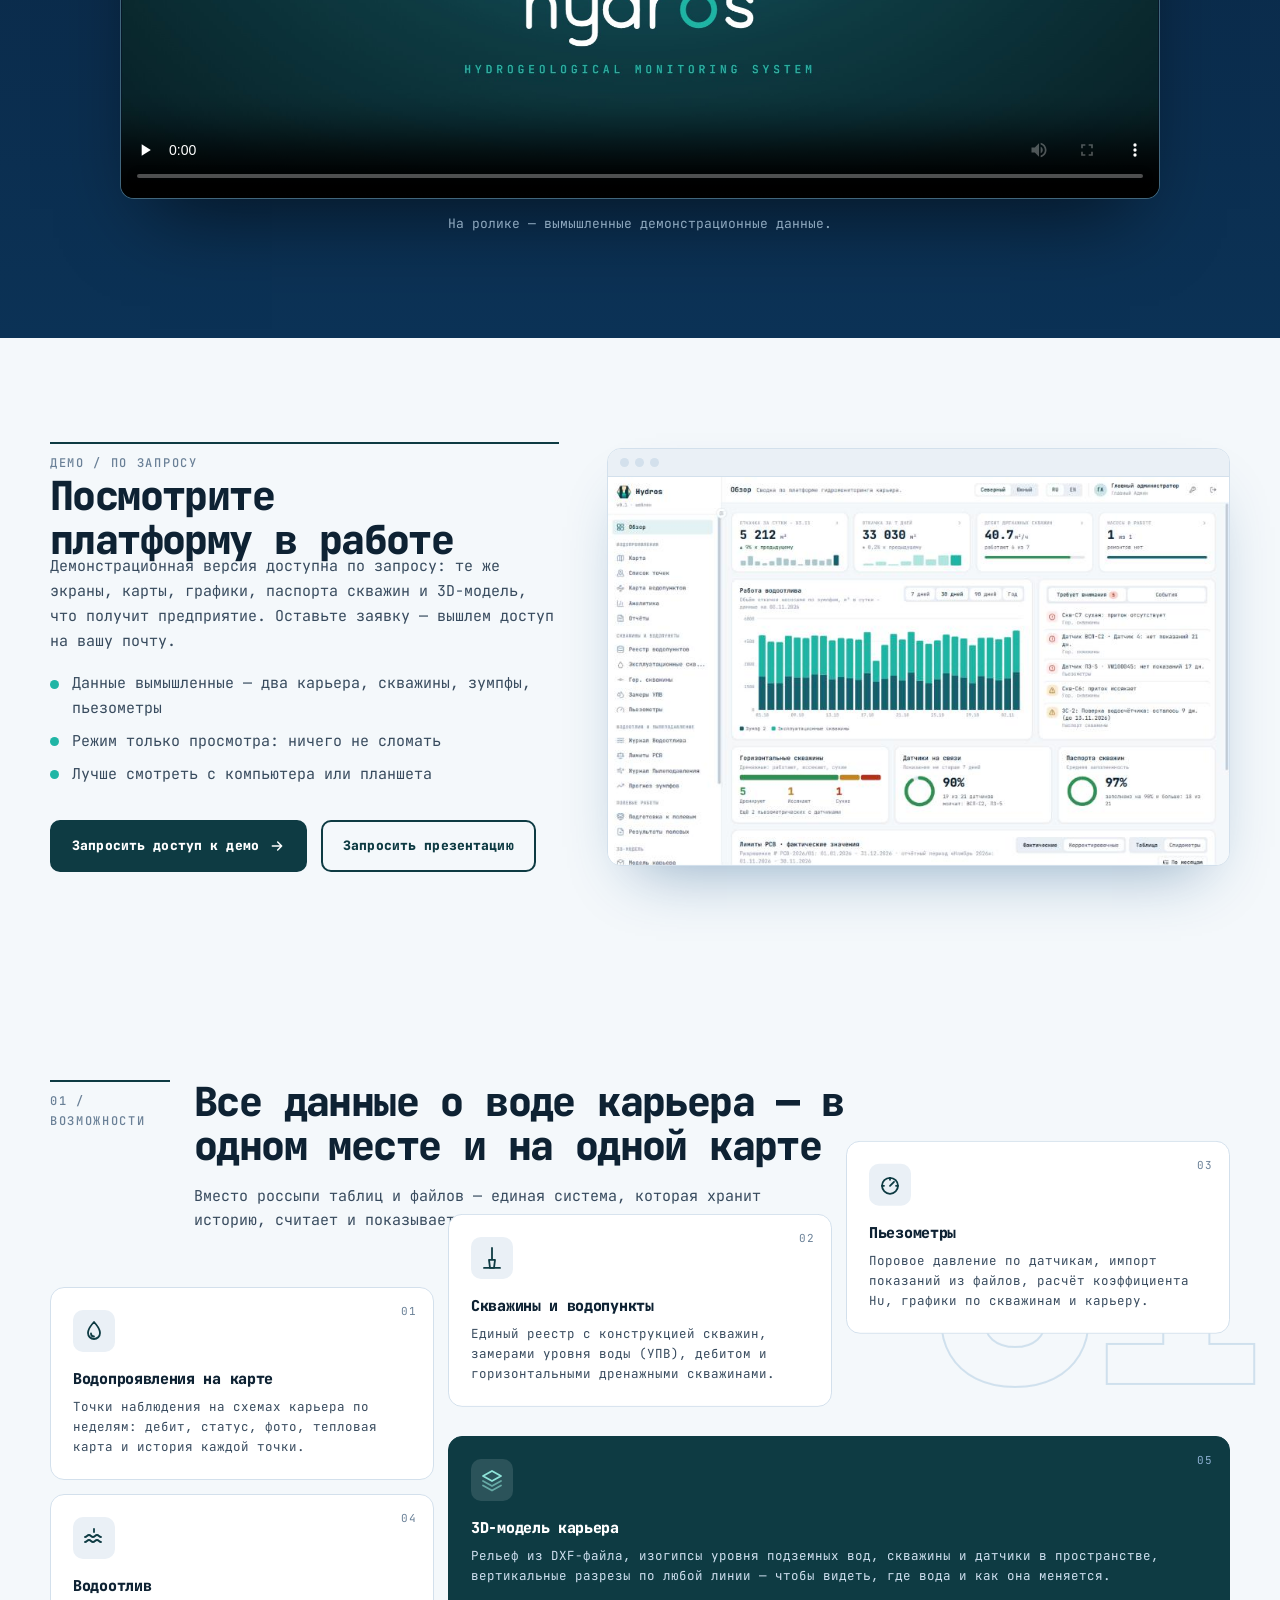
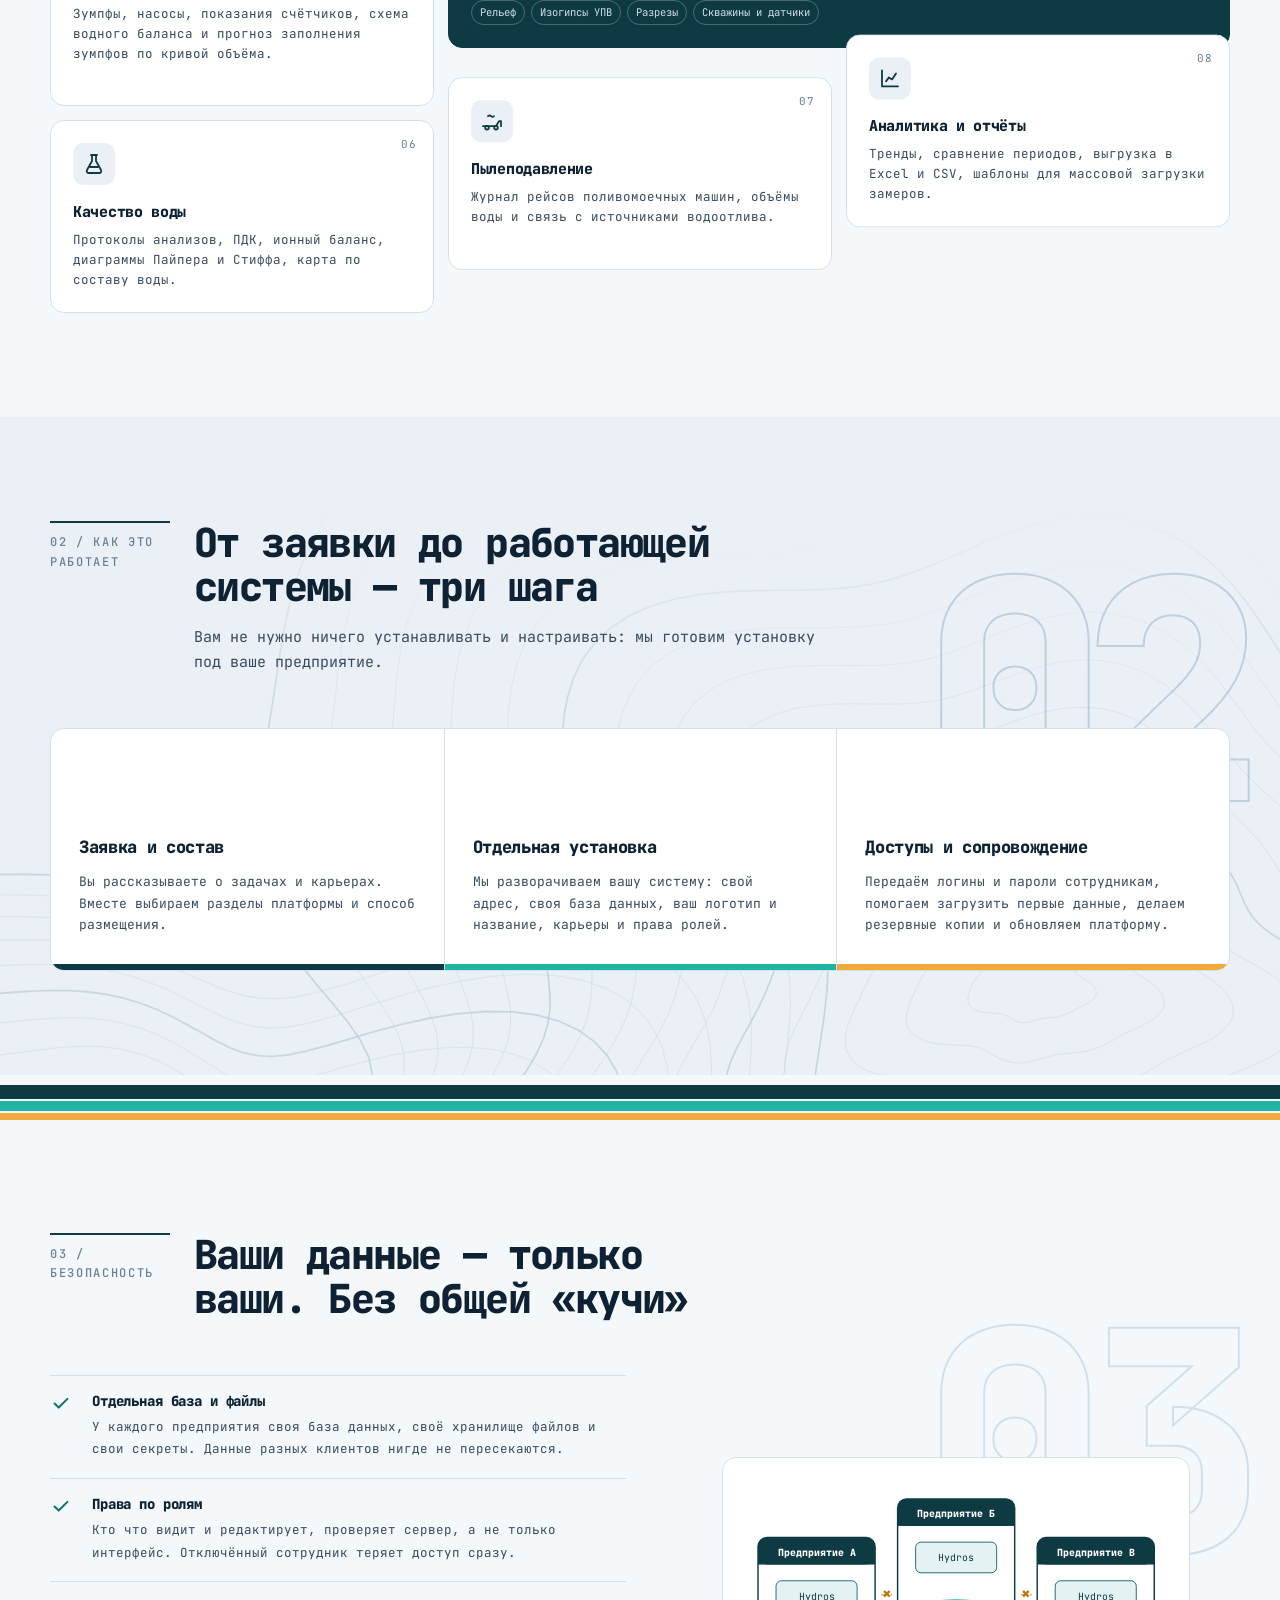
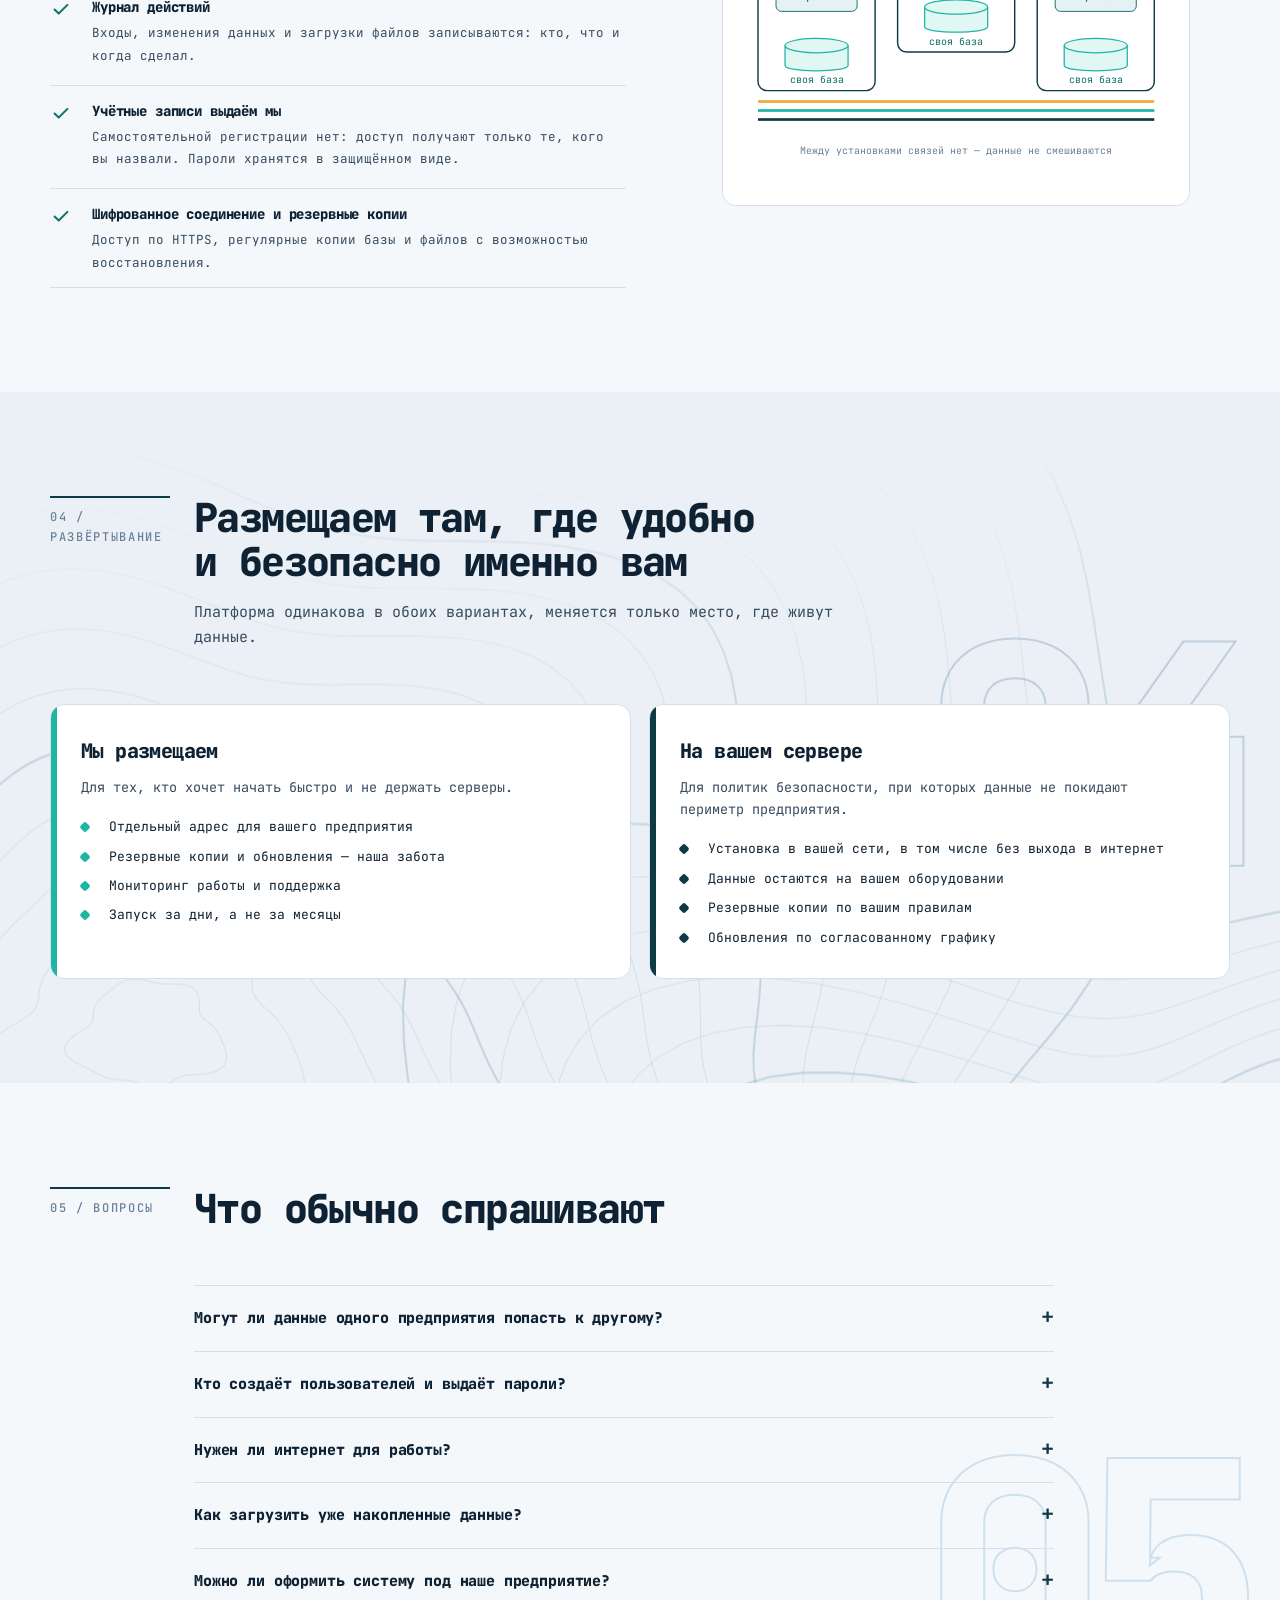
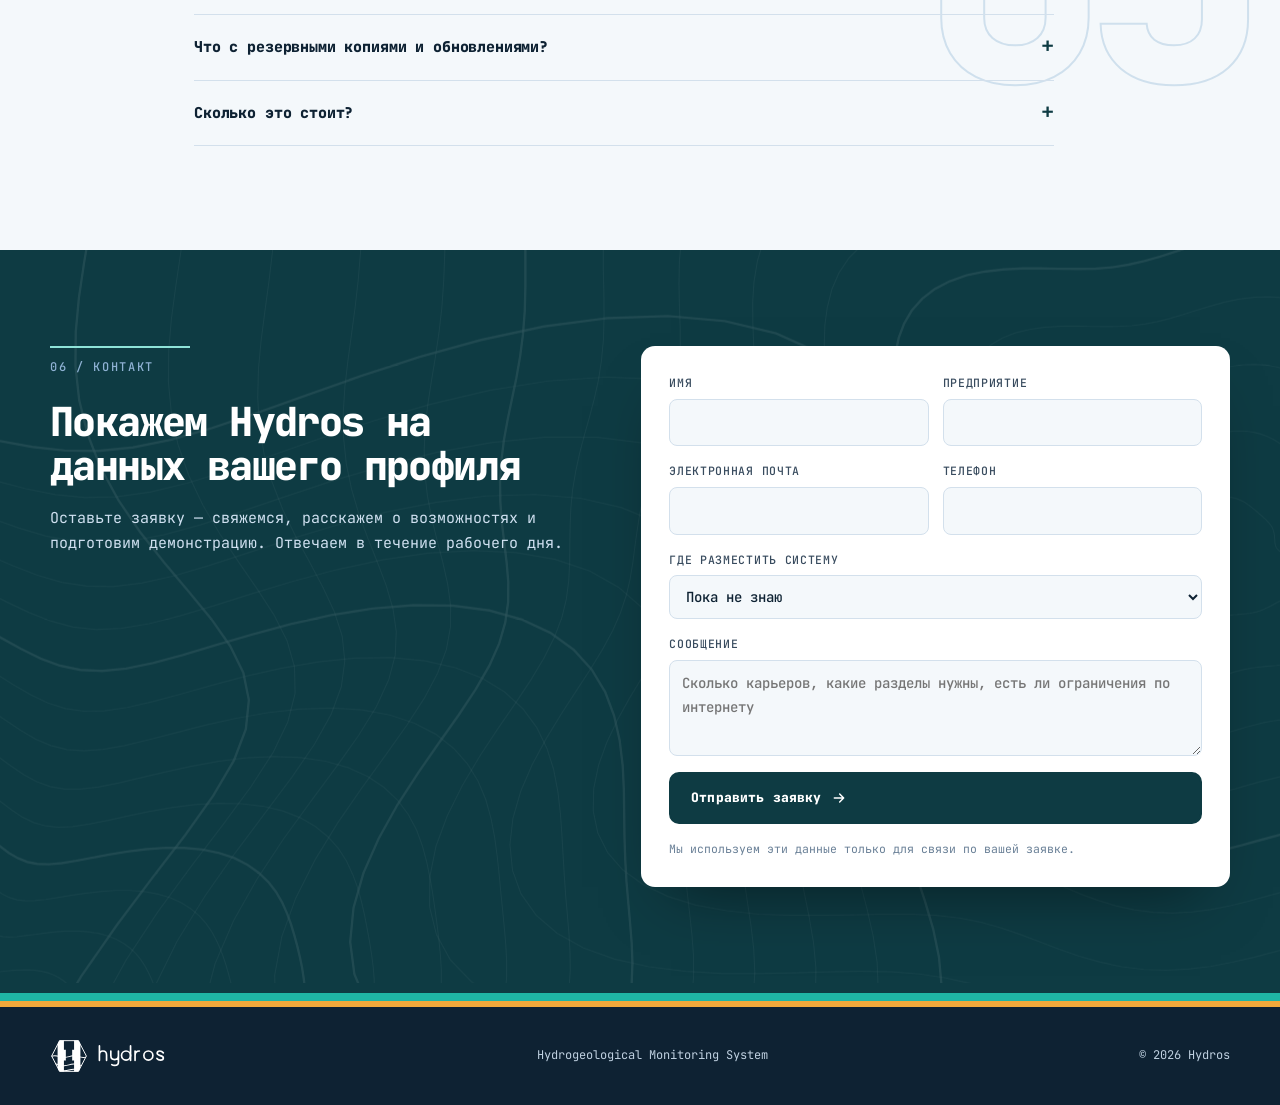
==== commit 7fbee93f: "Hydros site preview Co-Authored-By: Claude Sonnet 5.5 <noreply@anthropic.com>" ====
--- a/index.html
+++ b/index.html
@@ -103,9 +103,9 @@
 <section class="sec reel" id="video">
   <div class="wrap">
     <div class="sec-head reveal">
-      <div class="sec-no">Видео / 2 минуты</div>
+      <div class="sec-no">Видео / 4,5 минуты</div>
       <h2>От файлов Excel — к единой системе с живыми данными</h2>
-      <p class="sec-sub">Короткий ролик на демонстрационных данных: так выглядит работа в платформе.</p>
+      <p class="sec-sub">Ролик на демонстрационных данных: карта, паспорта скважин, водоотлив и лимиты, прогноз зумпфов, химия, 3D-модель.</p>
     </div>
     <figure class="player reveal">
       <video controls preload="none" playsinline poster="assets/hydros-promo-poster.jpg" aria-label="Ролик о возможностях Hydros">
